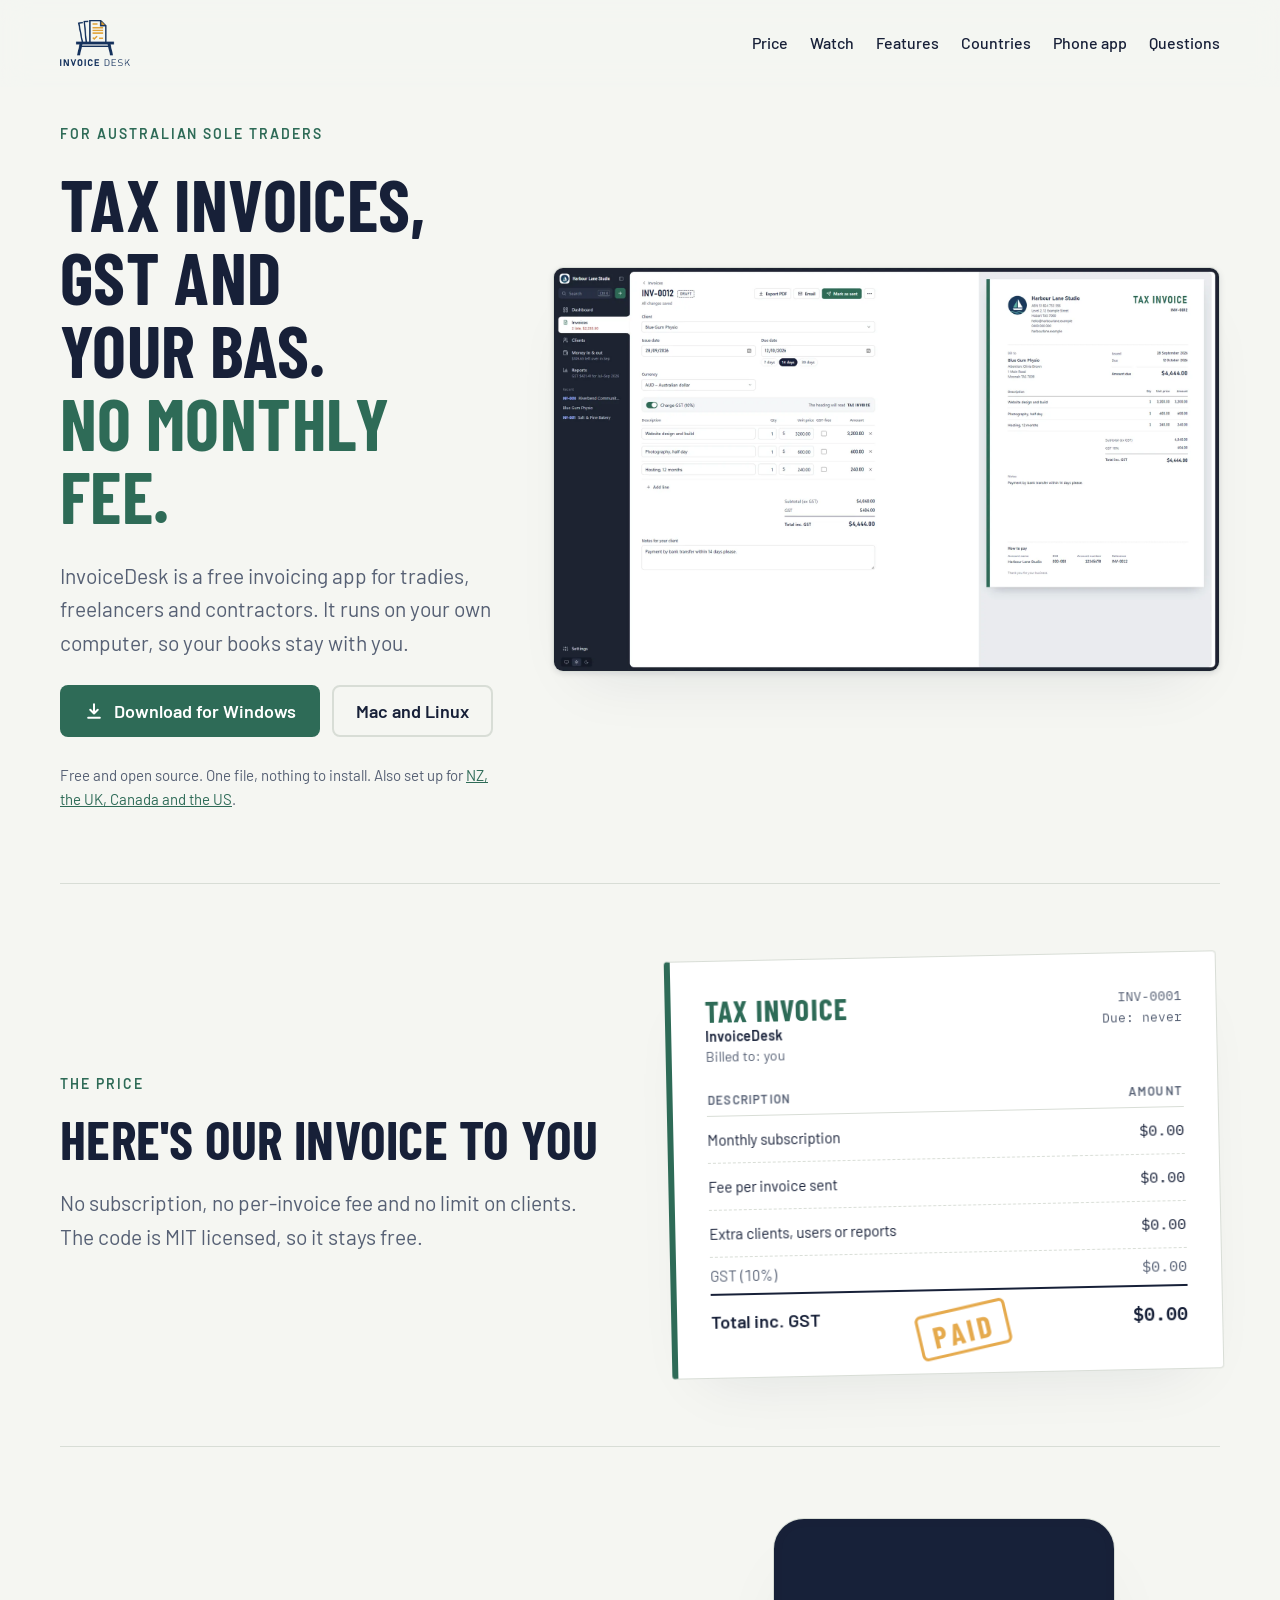
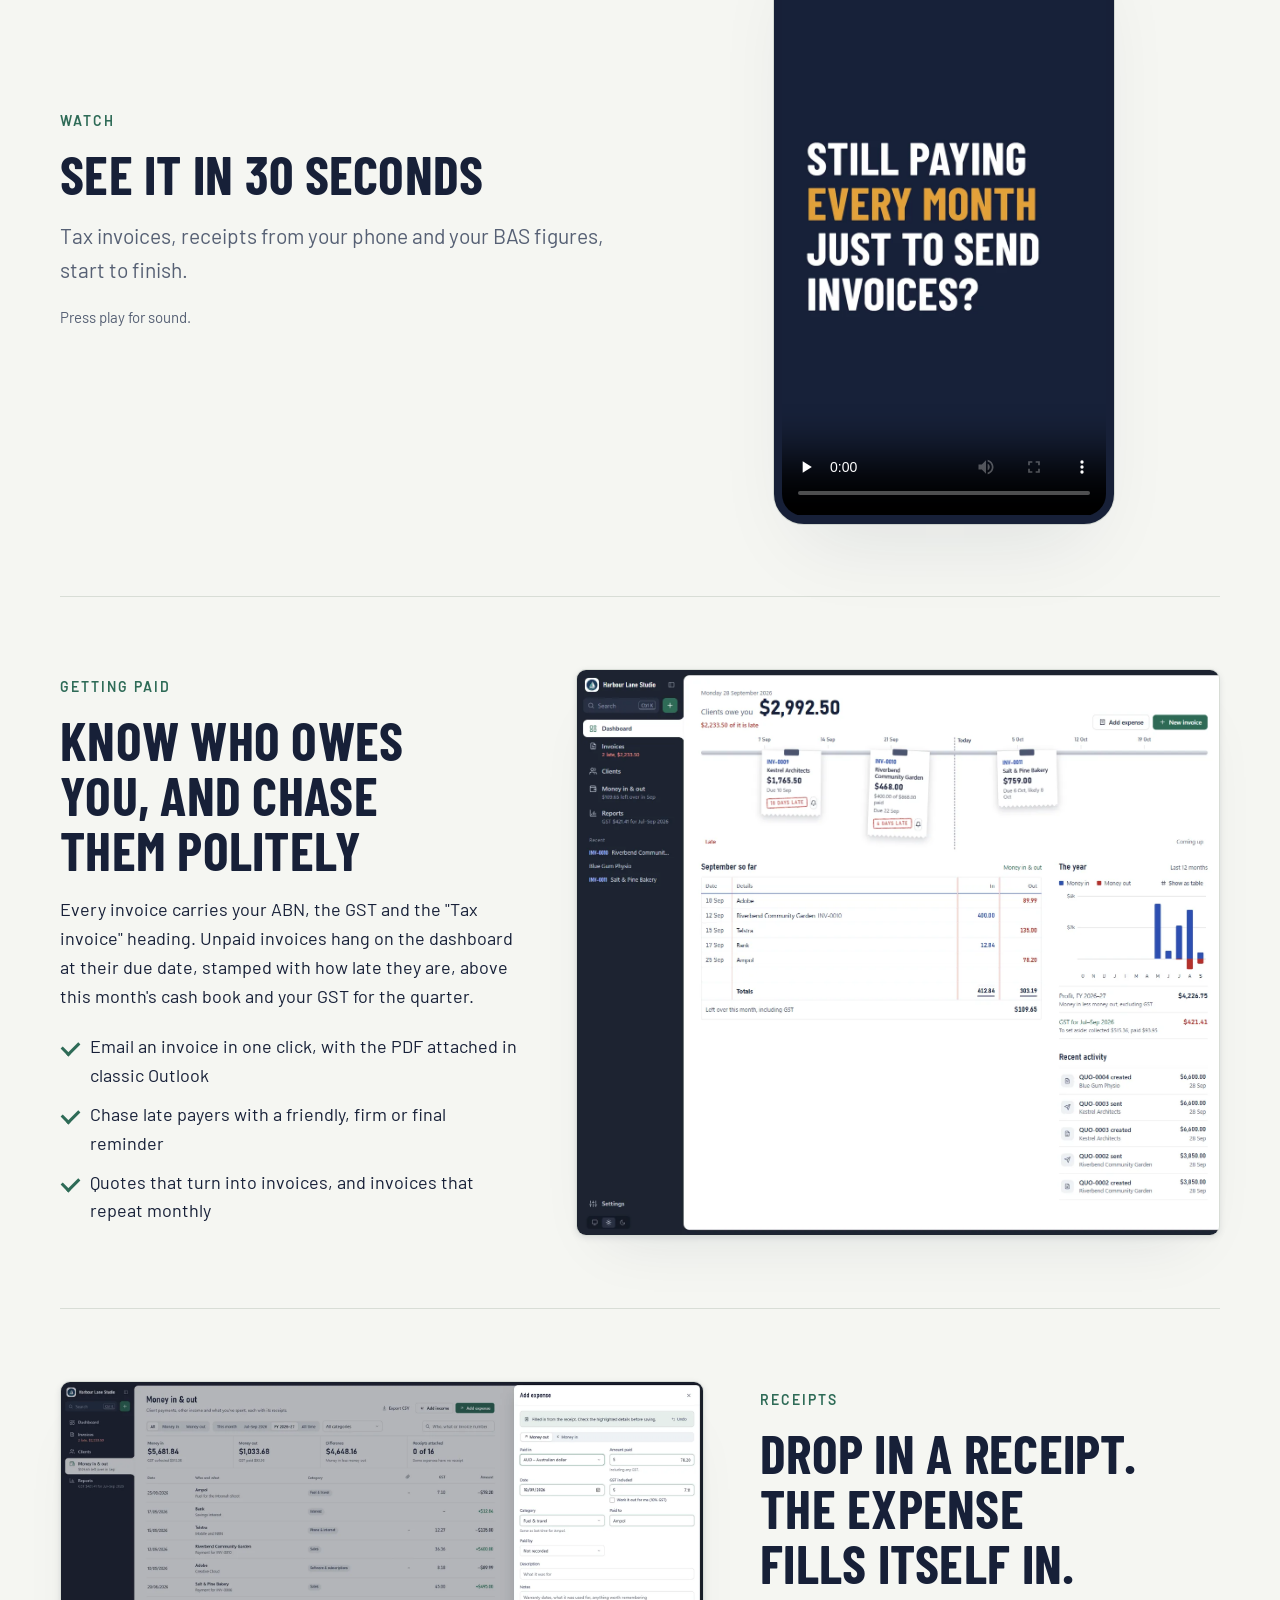
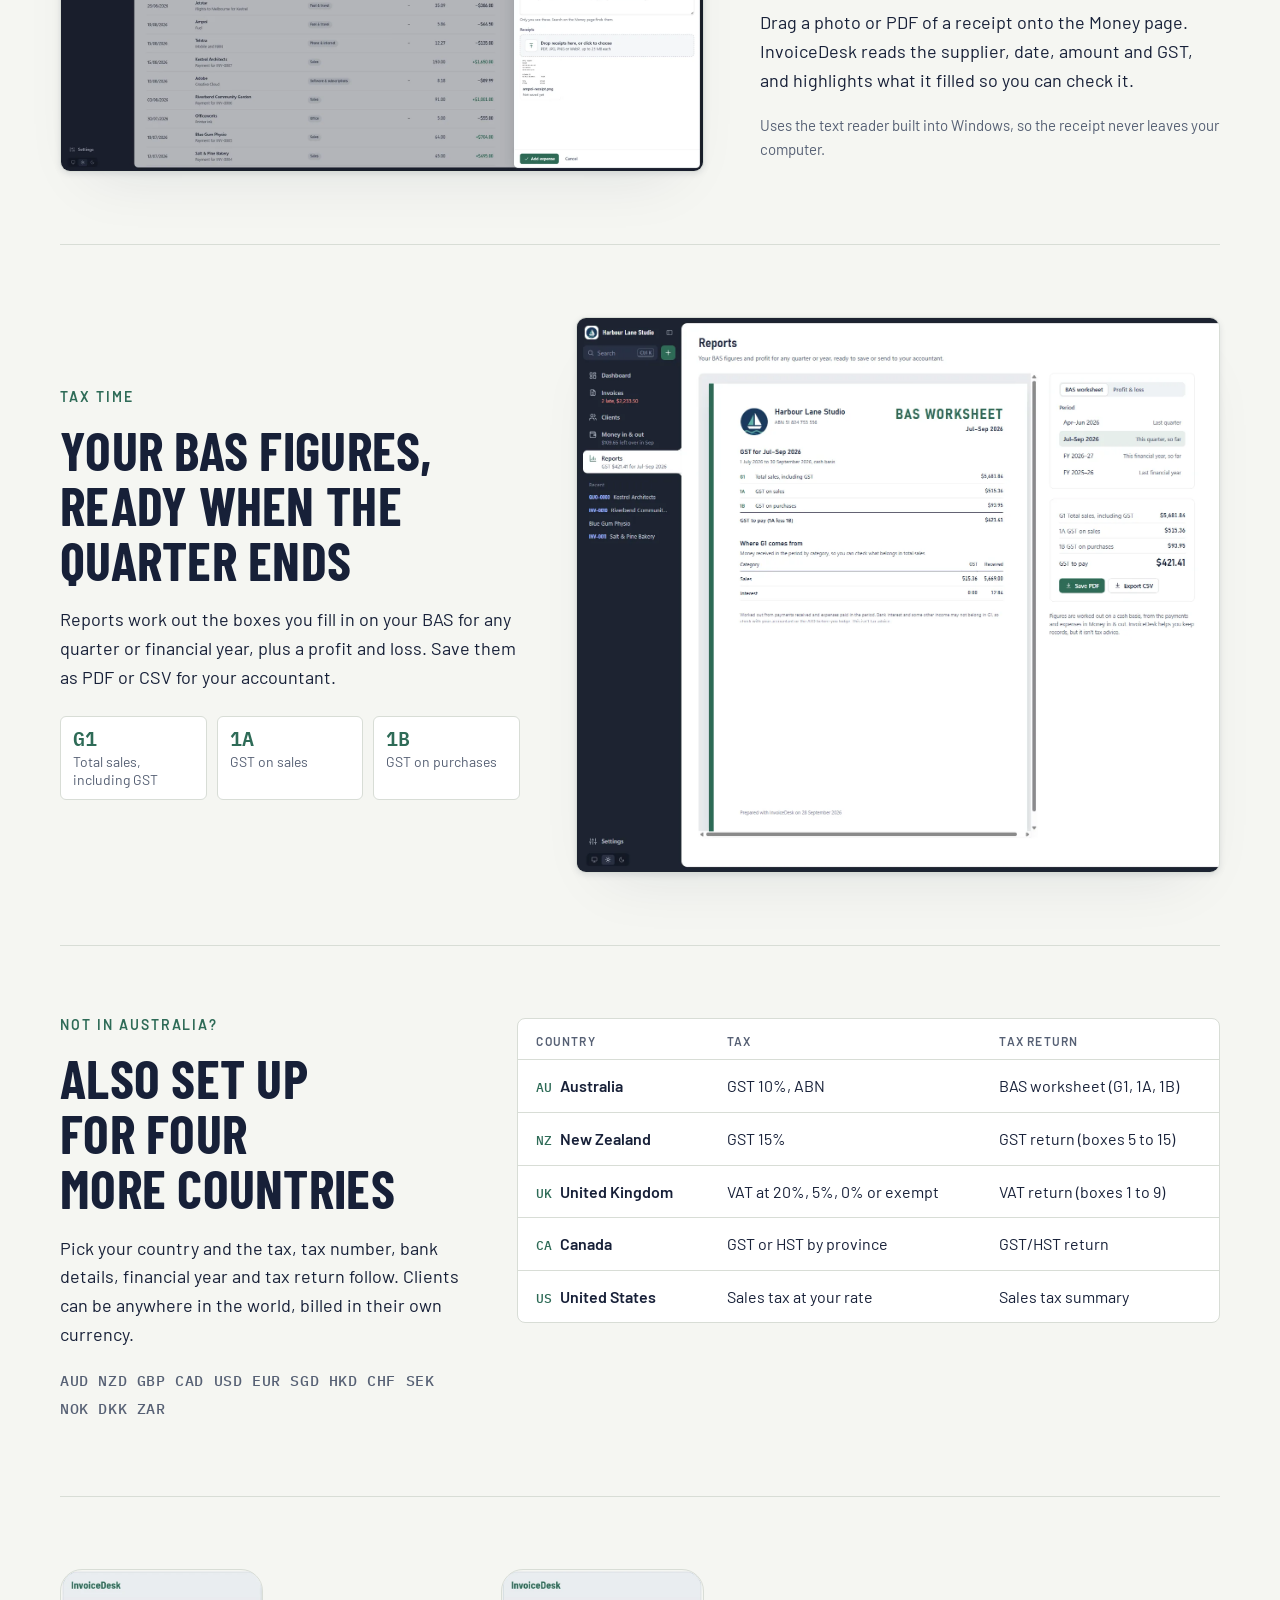
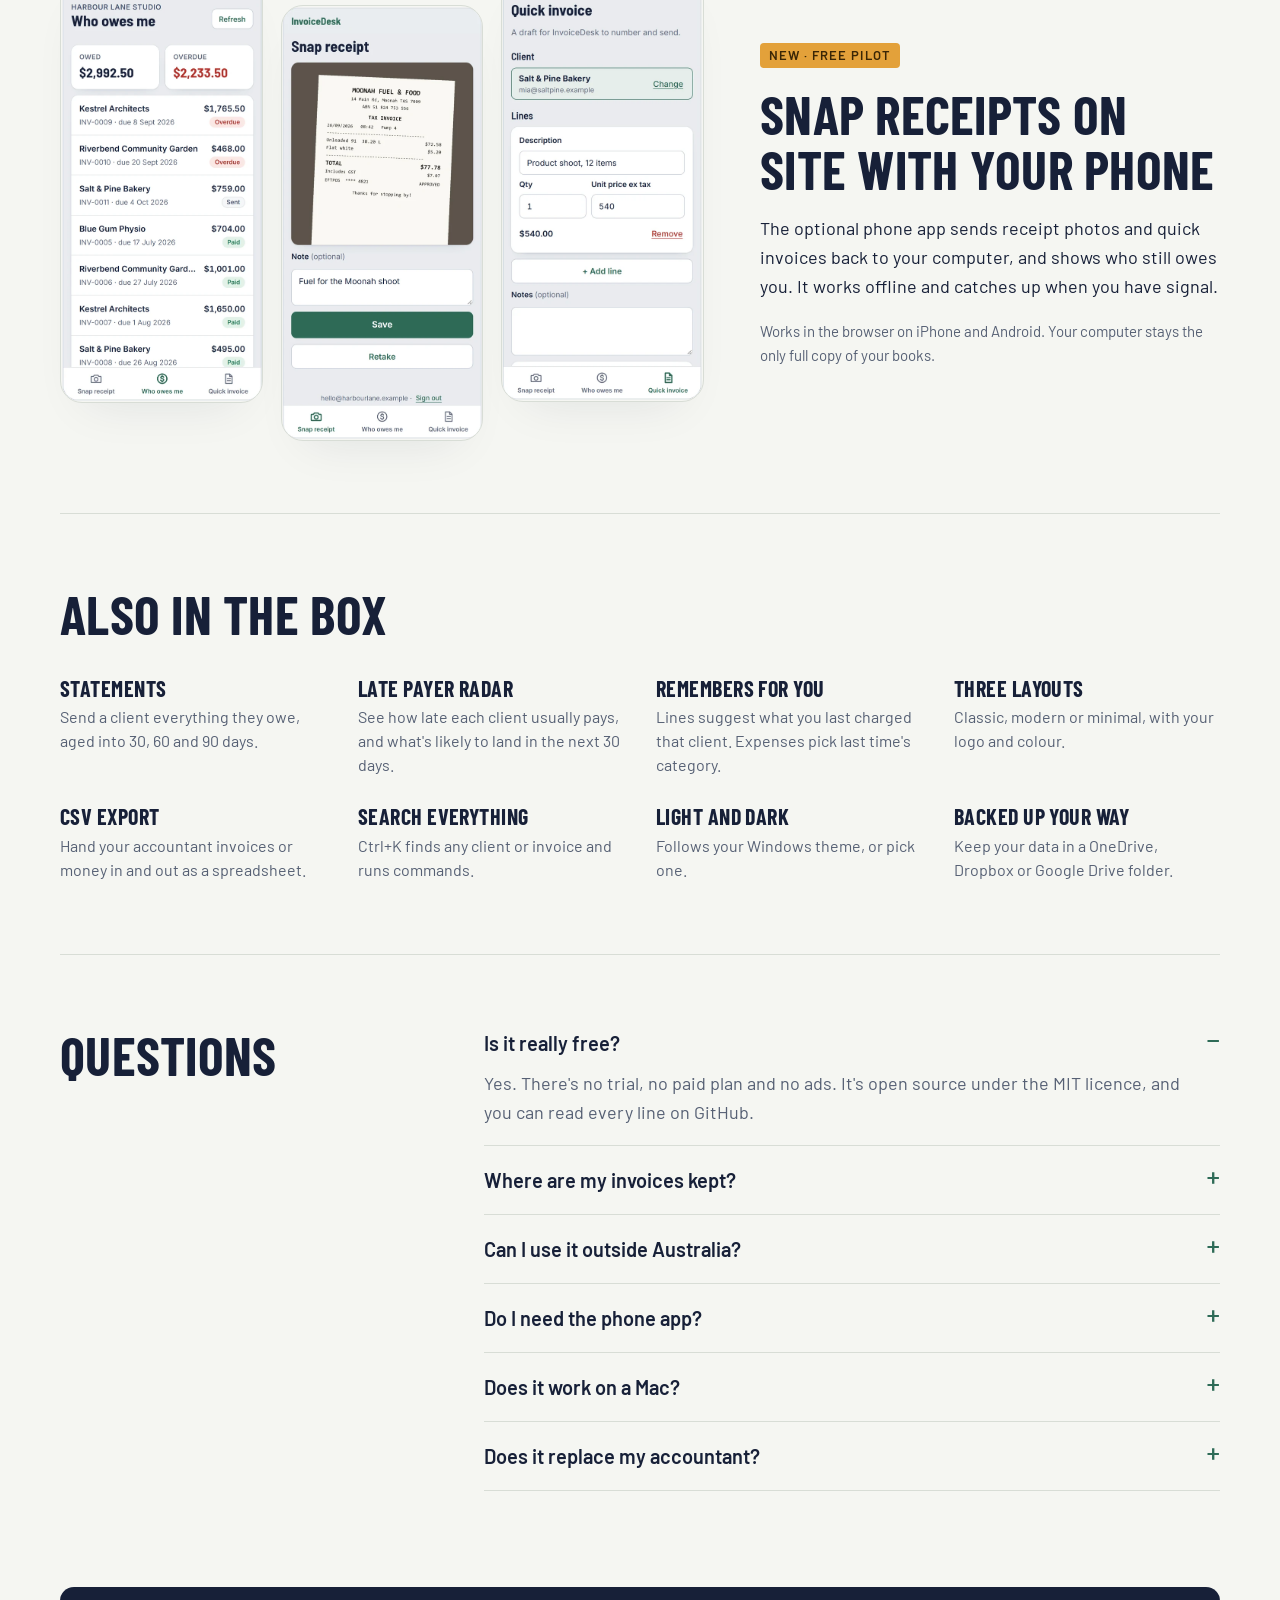
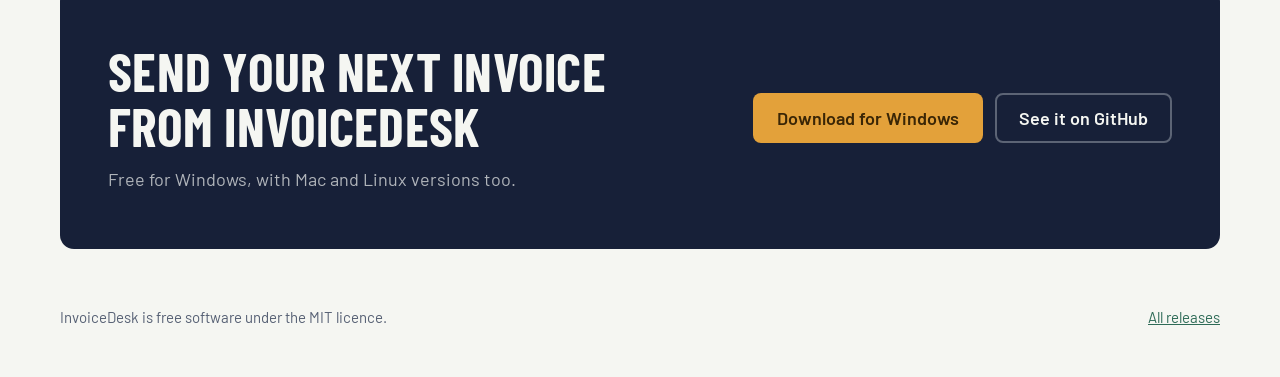
==== index.html @ ddb51078 "new screenshots with the ticket rail and graphite menu" ====
<!doctype html>
<html lang="en">
<head>
<meta charset="utf-8">
<meta name="viewport" content="width=device-width, initial-scale=1, viewport-fit=cover">
<title>InvoiceDesk: free invoicing for sole traders</title>
<meta name="description" content="Free invoicing app for sole traders in Australia, New Zealand, the UK, Canada and the US. Tax invoices, GST or VAT and your tax return figures, with no monthly fee.">
<link rel="preconnect" href="https://fonts.googleapis.com">
<link rel="preconnect" href="https://fonts.gstatic.com" crossorigin>
<link rel="stylesheet" href="https://fonts.googleapis.com/css2?family=Barlow+Condensed:wght@600;700&family=Barlow:wght@400;500;600&family=IBM+Plex+Mono:wght@400;500;600&display=swap">
<link rel="icon" href="img/logo.png">
<meta property="og:title" content="InvoiceDesk">
<meta property="og:description" content="Free invoicing for sole traders. Tax invoices, GST and your BAS, with no monthly fee.">
<meta property="og:image" content="https://tdh1985.github.io/invoicedesk/img/og.png">
<meta name="twitter:card" content="summary_large_image">
<style>
:root {
  --paper: #F5F6F2;
  --surface: #FFFFFF;
  --ink: #172038;
  --muted: #566074;
  --line: #D8DDD6;
  --accent: #2E6B57;
  --accent-ink: #FFFFFF;
  --accent-soft: #E3EEE8;
  --amber: #E3A13A;
  --amber-ink: #3A2606;
  --shade: rgba(23, 32, 56, 0.10);
  --display: "Barlow Condensed", "Arial Narrow", "Roboto Condensed", sans-serif;
  --body: "Barlow", "Segoe UI", system-ui, sans-serif;
  --mono: "IBM Plex Mono", ui-monospace, "Cascadia Mono", Consolas, monospace;
  --logo-light: block;
  --logo-dark: none;
}
@media (prefers-color-scheme: dark) {
  :root:not([data-theme="light"]) {
    color-scheme: dark;
    --paper: #0E1424;
    --surface: #161E33;
    --ink: #E6E9F1;
    --muted: #9AA3B8;
    --line: #2A3450;
    --accent: #5FB592;
    --accent-ink: #0B1A14;
    --accent-soft: #17302A;
    --amber: #F0B64E;
    --amber-ink: #2A1B03;
    --shade: rgba(0, 0, 0, 0.45);
    --logo-light: none;
    --logo-dark: block;
  }
}
:root[data-theme="dark"] {
  color-scheme: dark;
  --paper: #0E1424;
  --surface: #161E33;
  --ink: #E6E9F1;
  --muted: #9AA3B8;
  --line: #2A3450;
  --accent: #5FB592;
  --accent-ink: #0B1A14;
  --accent-soft: #17302A;
  --amber: #F0B64E;
  --amber-ink: #2A1B03;
  --shade: rgba(0, 0, 0, 0.45);
  --logo-light: none;
  --logo-dark: block;
}

* { box-sizing: border-box; }
body {
  margin: 0;
  background: var(--paper);
  color: var(--ink);
  font: 400 18px/1.6 var(--body);
  padding-inline: 20px;
  -webkit-font-smoothing: antialiased;
}
.wrap { max-width: 1160px; margin-inline: auto; }
h1, h2, h3 { font-family: var(--display); font-weight: 700; line-height: 1.02; text-wrap: balance; margin: 0; letter-spacing: 0.005em; }
h1 { font-size: clamp(42px, 5.6vw, 72px); text-transform: uppercase; }
h2 { font-size: clamp(34px, 4.6vw, 54px); text-transform: uppercase; }
h3 { font-size: 26px; text-transform: uppercase; letter-spacing: 0.02em; }
p { margin: 0; }
a { color: var(--accent); }
a:focus-visible, .btn:focus-visible, summary:focus-visible { outline: 3px solid var(--amber); outline-offset: 3px; border-radius: 6px; }
.eyebrow { font: 600 14px/1 var(--body); letter-spacing: 0.14em; text-transform: uppercase; color: var(--accent); }
.lede { font-size: 21px; color: var(--muted); max-width: 34em; }
.shot { display: block; width: 100%; height: auto; border-radius: 10px; border: 1px solid var(--line); box-shadow: 0 30px 60px -30px var(--shade), 0 2px 6px var(--shade); background: var(--surface); }

/* top bar */
.top { display: flex; align-items: center; justify-content: space-between; gap: 16px; padding-block: 20px; }
.top .logo { height: 46px; width: auto; }
.top .logo.light { display: var(--logo-light); }
.top .logo.dark { display: var(--logo-dark); }
.top nav { display: flex; gap: 22px; font-weight: 500; font-size: 16px; }
.top nav a { color: var(--ink); text-decoration: none; }
.top nav a:hover { color: var(--accent); }

/* buttons */
.btn { display: inline-flex; align-items: center; gap: 10px; padding: 14px 22px; border-radius: 8px; font: 600 18px/1 var(--body); text-decoration: none; border: 2px solid transparent; }
.btn.primary { background: var(--accent); color: var(--accent-ink); }
.btn.primary:hover { filter: brightness(1.08); }
.btn.ghost { border-color: var(--line); color: var(--ink); }
.btn.ghost:hover { border-color: var(--accent); }
.btn svg { width: 20px; height: 20px; }
.actions { display: flex; flex-wrap: wrap; gap: 12px; }
.fine { font-size: 15px; color: var(--muted); }

/* hero */
.hero { display: grid; grid-template-columns: minmax(0, 4fr) minmax(0, 6fr); gap: 48px; align-items: center; padding-block: 40px 72px; }
.hero-copy { display: grid; gap: 26px; }
.hero h1 .dim { color: var(--accent); display: block; }
.hero-visual { position: relative; }

/* the price, as a tax invoice */
.bill-section { display: grid; grid-template-columns: minmax(0, 1fr) minmax(0, 1fr); gap: 56px; align-items: center; padding-block: 72px; border-top: 1px solid var(--line); }
.bill-copy { display: grid; gap: 20px; }
.bill {
  background: var(--surface); color: var(--ink); border: 1px solid var(--line); border-radius: 4px;
  box-shadow: 0 30px 60px -34px var(--shade); padding: 34px 34px 30px; position: relative;
  border-left: 6px solid var(--accent); font-size: 15px; transform: rotate(-1.2deg);
}
.bill-head { display: flex; justify-content: space-between; align-items: flex-start; gap: 16px; }
.bill-head h3 { color: var(--accent); font-size: 30px; letter-spacing: 0.04em; }
.bill-from { font-size: 14px; color: var(--muted); line-height: 1.45; }
.bill-from strong { color: var(--ink); font-weight: 600; }
.bill-meta { font-family: var(--mono); font-size: 13px; color: var(--muted); text-align: right; line-height: 1.6; }
.bill table { width: 100%; border-collapse: collapse; margin-top: 26px; font-variant-numeric: tabular-nums; }
.bill th { text-align: left; font: 600 12px/1 var(--body); letter-spacing: 0.1em; text-transform: uppercase; color: var(--muted); padding-bottom: 10px; border-bottom: 1px solid var(--line); }
.bill th:last-child, .bill td:last-child { text-align: right; }
.bill td { padding: 11px 0; border-bottom: 1px dashed var(--line); }
.bill td:last-child { font-family: var(--mono); }
.bill .sum td { border-bottom: 0; padding: 6px 0; color: var(--muted); }
.bill .total td { border-top: 2px solid var(--ink); border-bottom: 0; padding-top: 12px; font-weight: 600; font-size: 18px; color: var(--ink); }
.stamp {
  position: absolute; left: 44%; bottom: 20px; transform: rotate(-12deg);
  font: 700 30px/1 var(--display); letter-spacing: 0.12em; color: var(--amber);
  border: 3px solid var(--amber); border-radius: 6px; padding: 6px 12px 4px; opacity: 0.9;
}

/* features */
.feature { display: grid; grid-template-columns: minmax(0, 5fr) minmax(0, 7fr); gap: 56px; align-items: center; padding-block: 72px; border-top: 1px solid var(--line); }
.feature.flip { grid-template-columns: minmax(0, 7fr) minmax(0, 5fr); }
.feature.flip .feature-copy { order: 2; }
.feature-copy { display: grid; gap: 18px; align-content: start; }
.ticks { list-style: none; padding: 0; margin: 4px 0 0; display: grid; gap: 10px; }
.ticks li { padding-left: 30px; position: relative; }
.ticks li::before { content: ""; position: absolute; left: 2px; top: 0.5em; width: 14px; height: 8px; border-left: 3px solid var(--accent); border-bottom: 3px solid var(--accent); transform: rotate(-45deg); }
.tag { display: inline-block; font: 600 13px/1 var(--body); letter-spacing: 0.08em; text-transform: uppercase; background: var(--amber); color: var(--amber-ink); padding: 6px 9px; border-radius: 4px; justify-self: start; }
.bas { display: grid; grid-template-columns: repeat(3, minmax(0, 1fr)); gap: 10px; margin-top: 6px; }
.bas div { border: 1px solid var(--line); border-radius: 6px; padding: 10px 12px; background: var(--surface); }
.bas b { display: block; font: 600 20px/1.1 var(--mono); color: var(--accent); }
.bas span { font-size: 14px; color: var(--muted); line-height: 1.3; display: block; margin-top: 4px; }

.phones { display: grid; grid-template-columns: repeat(3, minmax(0, 1fr)); gap: 18px; align-items: start; }
.phones img { width: 100%; height: auto; border-radius: 22px; box-shadow: 0 24px 50px -26px var(--shade); border: 1px solid var(--line); }
.phones img:nth-child(2) { margin-top: 36px; }

/* also included */
.more { padding-block: 72px; border-top: 1px solid var(--line); display: grid; gap: 36px; }
.more-grid { display: grid; grid-template-columns: repeat(4, minmax(0, 1fr)); gap: 28px 32px; }
.more-grid h3 { font-size: 22px; margin-bottom: 6px; }
.more-grid p { font-size: 16px; color: var(--muted); line-height: 1.5; }

/* questions */
.faq { padding-block: 72px; border-top: 1px solid var(--line); display: grid; grid-template-columns: minmax(0, 4fr) minmax(0, 8fr); gap: 56px; }
.faq details { border-bottom: 1px solid var(--line); padding-block: 18px; }
.faq details:first-child { padding-top: 0; }
.faq summary { cursor: pointer; font-weight: 600; font-size: 20px; list-style: none; display: flex; justify-content: space-between; gap: 16px; }
.faq summary::-webkit-details-marker { display: none; }
.faq summary::after { content: "+"; font: 500 24px/1 var(--mono); color: var(--accent); }
.faq details[open] summary::after { content: "−"; }
.faq details p { margin-top: 10px; color: var(--muted); max-width: 40em; }

/* other countries */
.countries { padding-block: 72px; border-top: 1px solid var(--line); display: grid; grid-template-columns: minmax(0, 4fr) minmax(0, 7fr); gap: 56px; align-items: start; }
.countries-copy { display: grid; gap: 18px; }
.ledger { overflow-x: auto; border: 1px solid var(--line); border-radius: 8px; background: var(--surface); }
.ledger table { width: 100%; border-collapse: collapse; font-size: 16px; min-width: 540px; }
.ledger th { text-align: left; font: 600 12px/1 var(--body); letter-spacing: 0.1em; text-transform: uppercase; color: var(--muted); padding: 16px 18px 12px; border-bottom: 1px solid var(--line); }
.ledger td { padding: 13px 18px; border-bottom: 1px solid var(--line); vertical-align: top; }
.ledger tr:last-child td { border-bottom: 0; }
.ledger td:first-child { font-weight: 600; white-space: nowrap; }
.ledger .code { font: 500 13px/1 var(--mono); color: var(--accent); margin-right: 8px; }
.currencies { font: 500 15px/1.9 var(--mono); color: var(--muted); letter-spacing: 0.04em; }

/* sticky frosted header */
.top-bar { position: sticky; top: env(safe-area-inset-top, 0px); z-index: 20; margin-inline: -20px; padding-inline: 20px; background: color-mix(in oklab, var(--paper) 82%, transparent); backdrop-filter: blur(14px) saturate(1.4); -webkit-backdrop-filter: blur(14px) saturate(1.4); border-bottom: 1px solid transparent; }
.top .logo { transform-origin: left center; }

/* reading progress along the top */
.progress { position: fixed; inset: 0 0 auto 0; height: 3px; background: var(--amber); transform: scaleX(0); transform-origin: 0 50%; z-index: 30; pointer-events: none; }

/* back to top, shown once you've scrolled */
html { container-type: scroll-state; }
.to-top { position: fixed; right: 20px; bottom: calc(20px + env(safe-area-inset-bottom, 0px)); z-index: 25; width: 52px; height: 52px; border-radius: 50%; display: grid; place-items: center; background: var(--ink); color: var(--paper); text-decoration: none; box-shadow: 0 10px 30px -10px var(--shade); visibility: hidden; opacity: 0; translate: 0 16px; transition: visibility .3s, opacity .3s ease, translate .3s ease, background .2s; }
.to-top:hover { background: var(--accent); color: var(--accent-ink); }
.to-top svg { width: 22px; height: 22px; }
@container scroll-state(scrollable: top) { .to-top { visibility: visible; opacity: 1; translate: 0 0; } }
.scrolled .to-top { visibility: visible; opacity: 1; translate: 0 0; }
[id] { scroll-margin-top: 96px; }
#top { scroll-margin-top: 240px; }

/* the ad video */
.watch { padding-block: 72px; border-top: 1px solid var(--line); display: grid; grid-template-columns: minmax(0, 1fr) minmax(0, 1fr); gap: 56px; align-items: center; }
.watch-copy { display: grid; gap: 18px; }
.player { justify-self: center; width: min(340px, 100%); aspect-ratio: 9 / 16; border-radius: 30px; overflow: hidden; background: var(--ink); border: 8px solid var(--ink); box-shadow: 0 40px 80px -30px var(--shade), 0 0 0 1px var(--line); }
.player video { display: block; width: 100%; height: 100%; object-fit: cover; }

/* hover lift */
.shot, .phones img, .bill, .player { transition: translate .35s cubic-bezier(.2,.7,.2,1), box-shadow .35s ease; }
@media (hover: hover) {
  .shot:hover, .phones img:hover { translate: 0 -6px; box-shadow: 0 44px 70px -30px var(--shade), 0 2px 6px var(--shade); }
  .btn { transition: translate .2s ease, filter .2s ease, border-color .2s ease; }
  .btn:hover { translate: 0 -2px; }
}
html { scroll-behavior: smooth; }
@media (prefers-reduced-motion: reduce) { html { scroll-behavior: auto; } .to-top { transition: none; } }

/* scroll-driven effects, decorative so no fallback */
@media (prefers-reduced-motion: no-preference) {
  @supports (animation-timeline: scroll()) {
    @keyframes fill-up { to { transform: scaleX(1); } }
    .progress { animation: fill-up auto linear both; animation-timeline: scroll(root); }
    @keyframes settle-bar { to { border-bottom-color: var(--line); box-shadow: 0 8px 24px -18px var(--shade); } }
    .top-bar { animation: settle-bar linear both; animation-timeline: scroll(root); animation-range: 0 120px; }
    @keyframes shrink-logo { to { scale: 0.78; } }
    .top .logo { animation: shrink-logo linear both; animation-timeline: scroll(root); animation-range: 0 120px; }
  }
  @supports ((animation-timeline: view()) and (animation-range: entry)) {
    @keyframes rise-in { from { opacity: 0.15; translate: 0 48px; scale: 0.97; } }
    .feature > .shot, .feature .phones, .countries .ledger, .more-grid > div, .watch .player, .bas > div {
      animation: rise-in auto cubic-bezier(.2,.7,.2,1) backwards;
      animation-timeline: view();
      animation-range: entry 0% entry 90%;
    }
    .bill { view-timeline: --bill; }
    @keyframes thunk { 0%, 55% { opacity: 0; scale: 1.9; } 80% { opacity: 1; scale: 0.94; } 100% { opacity: .9; scale: 1; } }
    .stamp { animation: thunk auto linear both; animation-timeline: --bill; animation-range: entry 30% cover 45%; }
  }
}

/* closing call */
.closer { margin-block: 24px 56px; background: var(--ink); color: var(--paper); border-radius: 14px; padding: 56px 48px; display: grid; grid-template-columns: minmax(0, 1fr) auto; gap: 32px; align-items: center; }
.closer h2 { color: var(--paper); }
.closer p { color: color-mix(in oklab, var(--paper) 72%, var(--ink)); margin-top: 12px; }
.closer .btn.primary { background: var(--amber); color: var(--amber-ink); }
.closer .btn.ghost { color: var(--paper); border-color: color-mix(in oklab, var(--paper) 35%, var(--ink)); }

footer { padding-block: 0 48px; display: flex; flex-wrap: wrap; justify-content: space-between; gap: 12px; font-size: 15px; color: var(--muted); }

@media (max-width: 900px) {
  .hero, .bill-section, .feature, .faq, .closer, .countries, .watch { grid-template-columns: minmax(0, 1fr); gap: 32px; }
  .feature.flip { grid-template-columns: minmax(0, 1fr); }
  .feature.flip .feature-copy { order: 0; }
  .more-grid { grid-template-columns: repeat(2, minmax(0, 1fr)); }
  .hero { padding-top: 16px; }
  .bill { transform: none; }
  .closer { padding: 40px 28px; }
}
@media (max-width: 560px) {
  body { font-size: 17px; }
  .top nav { display: none; }
  .more-grid { grid-template-columns: minmax(0, 1fr); }
  .bill { padding: 24px 20px; }
  .bill-head { flex-direction: column; }
  .bill-meta { text-align: left; }
  .stamp { font-size: 22px; left: 40%; bottom: 16px; }
  .bas { grid-template-columns: minmax(0, 1fr); }
  .phones { gap: 10px; }
  .phones img { border-radius: 14px; }
}
@media (prefers-reduced-motion: no-preference) {
  .hero-visual .shot { animation: rise 0.9s cubic-bezier(.2,.7,.2,1) both; }
  @keyframes rise { from { transform: translateY(18px); } to { transform: none; } }
}
</style>
</head>
<body>

<div class="progress" aria-hidden="true"></div>
<div class="top-bar"><div class="wrap"><header class="top">
    <a href="#top" aria-label="InvoiceDesk home">
      <img class="logo light" src="img/logo.png" alt="InvoiceDesk" width="480" height="315">
      <img class="logo dark" src="img/logo-dark.png" alt="InvoiceDesk" width="480" height="315">
    </a>
    <nav aria-label="Page sections">
      <a href="#price">Price</a>
      <a href="#watch">Watch</a>
      <a href="#features">Features</a>
      <a href="#countries">Countries</a>
      <a href="#phone">Phone app</a>
      <a href="#questions">Questions</a>
    </nav>
  </header></div></div>
<div class="wrap">

  <main id="top">
    <section class="hero">
      <div class="hero-copy">
        <span class="eyebrow">For Australian sole traders</span>
        <h1>Tax invoices, GST and your BAS. <span class="dim">No monthly fee.</span></h1>
        <p class="lede">InvoiceDesk is a free invoicing app for tradies, freelancers and contractors. It runs on your own computer, so your books stay with you.</p>
        <div class="actions">
          <a class="btn primary" href="https://github.com/tdh1985/invoicedesk/releases/latest/download/InvoiceDesk.exe">
            <svg viewBox="0 0 24 24" fill="none" stroke="currentColor" stroke-width="2.4" stroke-linecap="round" stroke-linejoin="round" aria-hidden="true"><path d="M12 4v11m0 0l-4.5-4.5M12 15l4.5-4.5M5 20h14"/></svg>
            Download for Windows
          </a>
          <a class="btn ghost" href="https://github.com/tdh1985/invoicedesk/releases/latest">Mac and Linux</a>
        </div>
        <p class="fine">Free and open source. One file, nothing to install. Also set up for <a href="#countries">NZ, the UK, Canada and the US</a>.</p>
      </div>
      <div class="hero-visual">
        <img class="shot" src="img/invoice-editor.webp" width="1800" height="1090" alt="The invoice editor with a live preview of a tax invoice showing ABN, GST and a total of $4,444.00">
      </div>
    </section>

    <section class="bill-section" id="price">
      <div class="bill-copy">
        <span class="eyebrow">The price</span>
        <h2>Here's our invoice to you</h2>
        <p class="lede">No subscription, no per-invoice fee and no limit on clients. The code is MIT licensed, so it stays free.</p>
      </div>
      <div class="bill" role="img" aria-label="A tax invoice from InvoiceDesk: subscription $0.00, per-invoice fees $0.00, GST $0.00, total including GST $0.00, marked paid">
        <div class="bill-head">
          <div>
            <h3>Tax invoice</h3>
            <p class="bill-from"><strong>InvoiceDesk</strong><br>Billed to: you</p>
          </div>
          <div class="bill-meta">INV-0001<br>Due: never</div>
        </div>
        <table>
          <thead><tr><th>Description</th><th>Amount</th></tr></thead>
          <tbody>
            <tr><td>Monthly subscription</td><td>$0.00</td></tr>
            <tr><td>Fee per invoice sent</td><td>$0.00</td></tr>
            <tr><td>Extra clients, users or reports</td><td>$0.00</td></tr>
            <tr class="sum"><td>GST (10%)</td><td>$0.00</td></tr>
            <tr class="total"><td>Total inc. GST</td><td>$0.00</td></tr>
          </tbody>
        </table>
        <span class="stamp" aria-hidden="true">PAID</span>
      </div>
    </section>

    <section class="watch" id="watch">
      <div class="watch-copy">
        <span class="eyebrow">Watch</span>
        <h2>See it in 30 seconds</h2>
        <p class="lede">Tax invoices, receipts from your phone and your BAS figures, start to finish.</p>
        <p class="fine">Press play for sound.</p>
      </div>
      <div class="player">
        <video controls playsinline preload="none" poster="img/promo-poster.webp" width="720" height="1280">
          <source src="img/promo.mp4" type="video/mp4">
          <a href="img/promo.mp4">Watch the InvoiceDesk video</a>
        </video>
      </div>
    </section>

    <section class="feature" id="features">
      <div class="feature-copy">
        <span class="eyebrow">Getting paid</span>
        <h2>Know who owes you, and chase them politely</h2>
        <p>Every invoice carries your ABN, the GST and the "Tax invoice" heading. Unpaid invoices hang on the dashboard at their due date, stamped with how late they are, above this month's cash book and your GST for the quarter.</p>
        <ul class="ticks">
          <li>Email an invoice in one click, with the PDF attached in classic Outlook</li>
          <li>Chase late payers with a friendly, firm or final reminder</li>
          <li>Quotes that turn into invoices, and invoices that repeat monthly</li>
        </ul>
      </div>
      <img class="shot" src="img/dashboard.webp" width="1470" height="1295" alt="The dashboard showing $2,992.50 owed by clients, two invoices stamped late on a rail of due dates, and September's cash book">
    </section>

    <section class="feature flip">
      <div class="feature-copy">
        <span class="eyebrow">Receipts</span>
        <h2>Drop in a receipt. The expense fills itself in.</h2>
        <p>Drag a photo or PDF of a receipt onto the Money page. InvoiceDesk reads the supplier, date, amount and GST, and highlights what it filled so you can check it.</p>
        <p class="fine">Uses the text reader built into Windows, so the receipt never leaves your computer.</p>
      </div>
      <img class="shot" src="img/receipt-scan.webp" width="1800" height="1090" alt="An Ampol fuel receipt dropped onto a new expense, with the amount, GST, date and supplier filled in">
    </section>

    <section class="feature">
      <div class="feature-copy">
        <span class="eyebrow">Tax time</span>
        <h2>Your BAS figures, ready when the quarter ends</h2>
        <p>Reports work out the boxes you fill in on your BAS for any quarter or financial year, plus a profit and loss. Save them as PDF or CSV for your accountant.</p>
        <div class="bas" aria-label="BAS boxes InvoiceDesk works out">
          <div><b>G1</b><span>Total sales, including GST</span></div>
          <div><b>1A</b><span>GST on sales</span></div>
          <div><b>1B</b><span>GST on purchases</span></div>
        </div>
      </div>
      <img class="shot" src="img/reports.webp" width="1500" height="1295" alt="The BAS worksheet for July to September 2026: G1 $5,681.84, 1A $515.36, 1B $93.95, GST to pay $421.41">
    </section>

    <section class="countries" id="countries">
      <div class="countries-copy">
        <span class="eyebrow">Not in Australia?</span>
        <h2>Also set up for four more countries</h2>
        <p>Pick your country and the tax, tax number, bank details, financial year and tax return follow. Clients can be anywhere in the world, billed in their own currency.</p>
        <p class="currencies" aria-label="Currencies you can bill in">AUD NZD GBP CAD USD EUR SGD HKD CHF SEK NOK DKK ZAR</p>
      </div>
      <div class="ledger">
        <table>
          <thead><tr><th>Country</th><th>Tax</th><th>Tax return</th></tr></thead>
          <tbody>
            <tr><td><span class="code">AU</span>Australia</td><td>GST 10%, ABN</td><td>BAS worksheet (G1, 1A, 1B)</td></tr>
            <tr><td><span class="code">NZ</span>New Zealand</td><td>GST 15%</td><td>GST return (boxes 5 to 15)</td></tr>
            <tr><td><span class="code">UK</span>United Kingdom</td><td>VAT at 20%, 5%, 0% or exempt</td><td>VAT return (boxes 1 to 9)</td></tr>
            <tr><td><span class="code">CA</span>Canada</td><td>GST or HST by province</td><td>GST/HST return</td></tr>
            <tr><td><span class="code">US</span>United States</td><td>Sales tax at your rate</td><td>Sales tax summary</td></tr>
          </tbody>
        </table>
      </div>
    </section>

    <section class="feature flip" id="phone">
      <div class="feature-copy">
        <span class="tag">New · free pilot</span>
        <h2>Snap receipts on site with your phone</h2>
        <p>The optional phone app sends receipt photos and quick invoices back to your computer, and shows who still owes you. It works offline and catches up when you have signal.</p>
        <p class="fine">Works in the browser on iPhone and Android. Your computer stays the only full copy of your books.</p>
      </div>
      <div class="phones">
        <img src="img/phone-owes.webp" width="527" height="1136" alt="Phone screen listing who owes you: $2,992.50 owed, $2,233.50 overdue">
        <img src="img/phone-snap.webp" width="525" height="1136" alt="Phone screen with a photo of a fuel receipt and a note">
        <img src="img/phone-quick.webp" width="528" height="1136" alt="Phone screen starting a quick invoice for Salt and Pine Bakery">
      </div>
    </section>

    <section class="more">
      <h2>Also in the box</h2>
      <div class="more-grid">
        <div><h3>Statements</h3><p>Send a client everything they owe, aged into 30, 60 and 90 days.</p></div>
        <div><h3>Late payer radar</h3><p>See how late each client usually pays, and what's likely to land in the next 30 days.</p></div>
        <div><h3>Remembers for you</h3><p>Lines suggest what you last charged that client. Expenses pick last time's category.</p></div>
        <div><h3>Three layouts</h3><p>Classic, modern or minimal, with your logo and colour.</p></div>
        <div><h3>CSV export</h3><p>Hand your accountant invoices or money in and out as a spreadsheet.</p></div>
        <div><h3>Search everything</h3><p>Ctrl+K finds any client or invoice and runs commands.</p></div>
        <div><h3>Light and dark</h3><p>Follows your Windows theme, or pick one.</p></div>
        <div><h3>Backed up your way</h3><p>Keep your data in a OneDrive, Dropbox or Google Drive folder.</p></div>
      </div>
    </section>

    <section class="faq" id="questions">
      <h2>Questions</h2>
      <div>
        <details open>
          <summary>Is it really free?</summary>
          <p>Yes. There's no trial, no paid plan and no ads. It's open source under the MIT licence, and you can read every line on GitHub.</p>
        </details>
        <details>
          <summary>Where are my invoices kept?</summary>
          <p>In a folder on your own computer. Nothing goes online unless you sign in to the phone app, and then only your open invoices, recent payments and client names are shared with your phone.</p>
        </details>
        <details>
          <summary>Can I use it outside Australia?</summary>
          <p>Yes. It has built-in tax rules for New Zealand, the UK, Canada and the US as well, and you can bill clients in any country in 13 currencies. Quebec QST and the provincial sales taxes in BC, Saskatchewan and Manitoba aren't covered yet.</p>
        </details>
        <details>
          <summary>Do I need the phone app?</summary>
          <p>No. It's an optional extra and the desktop app does everything on its own. The phone app is free while it's a pilot.</p>
        </details>
        <details>
          <summary>Does it work on a Mac?</summary>
          <p>There's a Mac version marked as a preview, and a Linux version too. Receipt scanning is Windows only for now.</p>
        </details>
        <details>
          <summary>Does it replace my accountant?</summary>
          <p>No. It keeps your records and works out your GST figures, but it isn't tax advice. Check your BAS with your accountant or the ATO if you're unsure.</p>
        </details>
      </div>
    </section>

    <section class="closer">
      <div>
        <h2>Send your next invoice from InvoiceDesk</h2>
        <p>Free for Windows, with Mac and Linux versions too.</p>
      </div>
      <div class="actions">
        <a class="btn primary" href="https://github.com/tdh1985/invoicedesk/releases/latest/download/InvoiceDesk.exe">Download for Windows</a>
        <a class="btn ghost" href="https://github.com/tdh1985/invoicedesk">See it on GitHub</a>
      </div>
    </section>
  </main>

  <footer>
    <span>InvoiceDesk is free software under the MIT licence.</span>
    <a href="https://github.com/tdh1985/invoicedesk/releases">All releases</a>
  </footer>
</div>

<a class="to-top" href="#top" aria-label="Back to top">
  <svg viewBox="0 0 24 24" fill="none" stroke="currentColor" stroke-width="2.6" stroke-linecap="round" stroke-linejoin="round" aria-hidden="true"><path d="M12 19V6m0 0l-6 6m6-6l6 6"/></svg>
</a>
<script>
// safari and firefox can't query scroll state yet
if (!CSS.supports('container-type', 'scroll-state') && 'IntersectionObserver' in window) {
  const mark = document.createElement('div');
  mark.style.cssText = 'position:absolute;top:400px;height:1px;width:1px';
  document.body.prepend(mark);
  new IntersectionObserver(([e]) => document.documentElement.classList.toggle('scrolled', !e.isIntersecting && e.boundingClientRect.top < 0)).observe(mark);
}
</script>
</body>
</html>
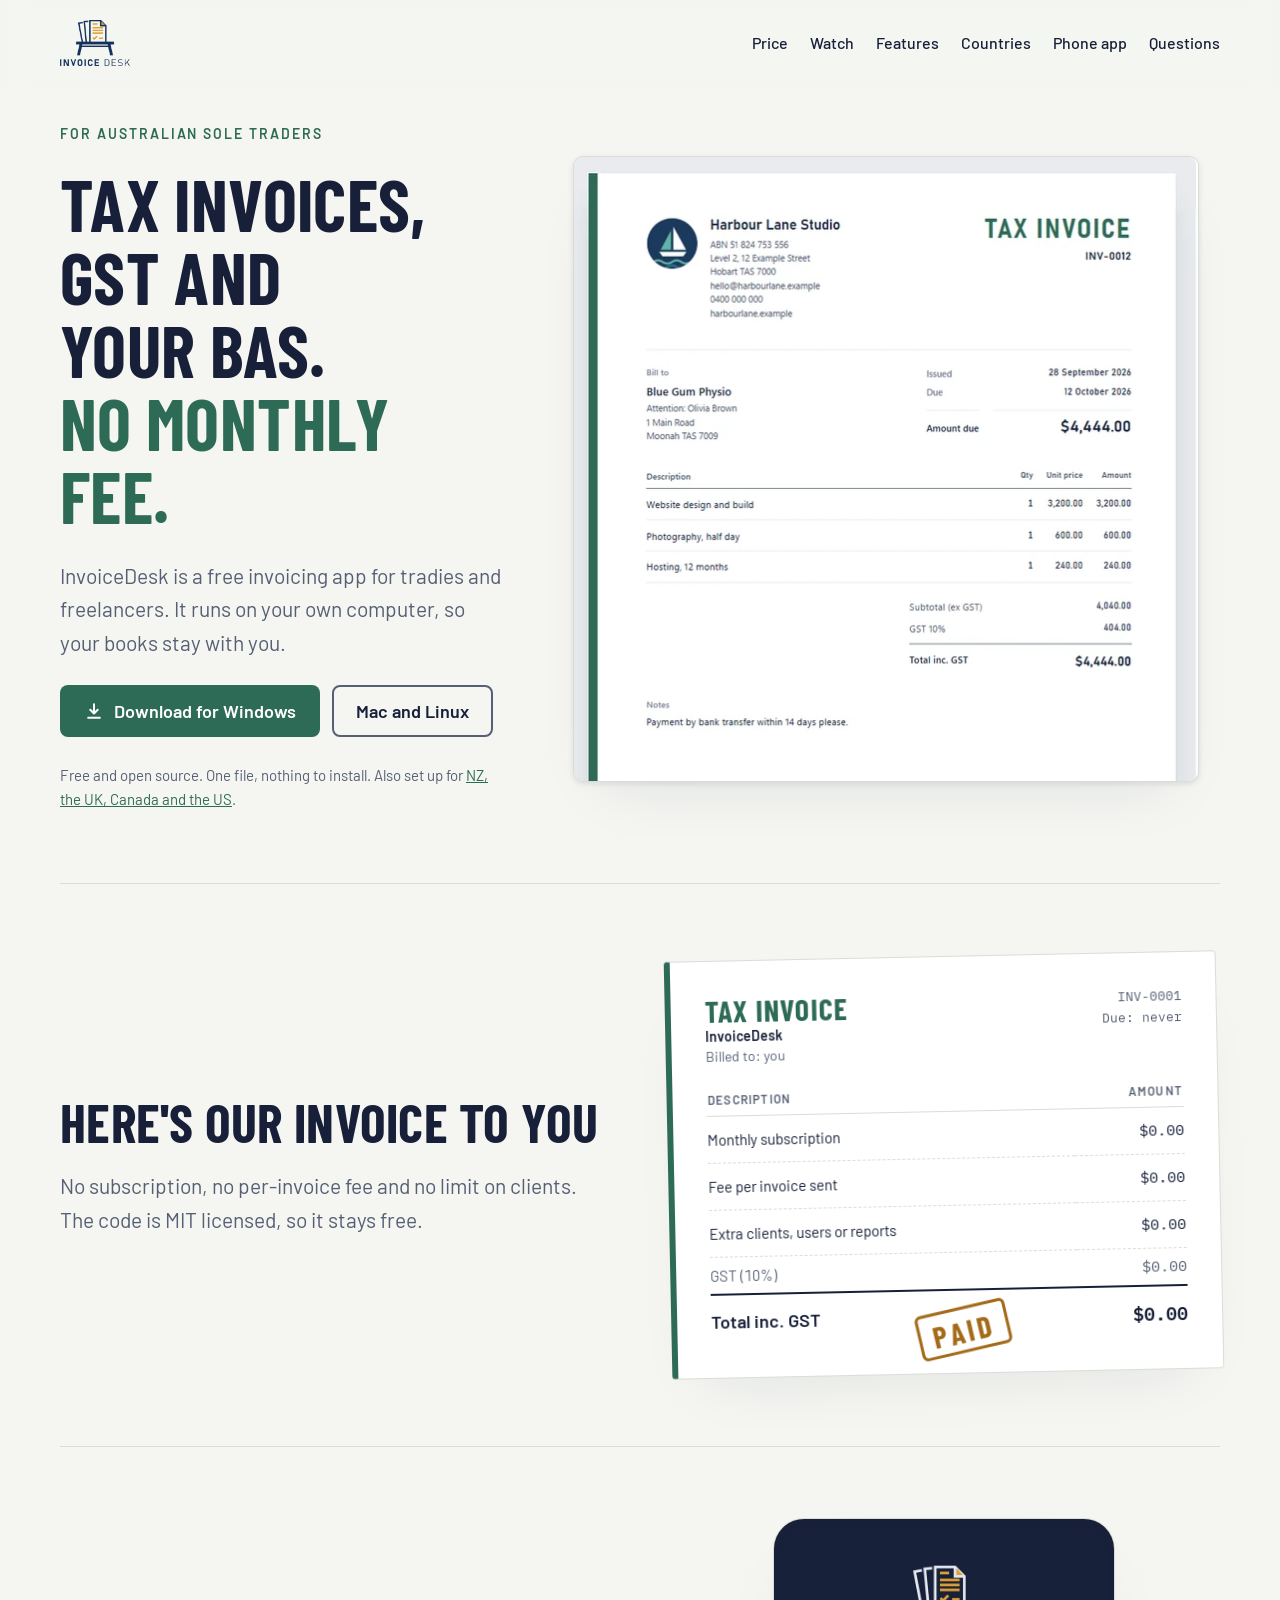
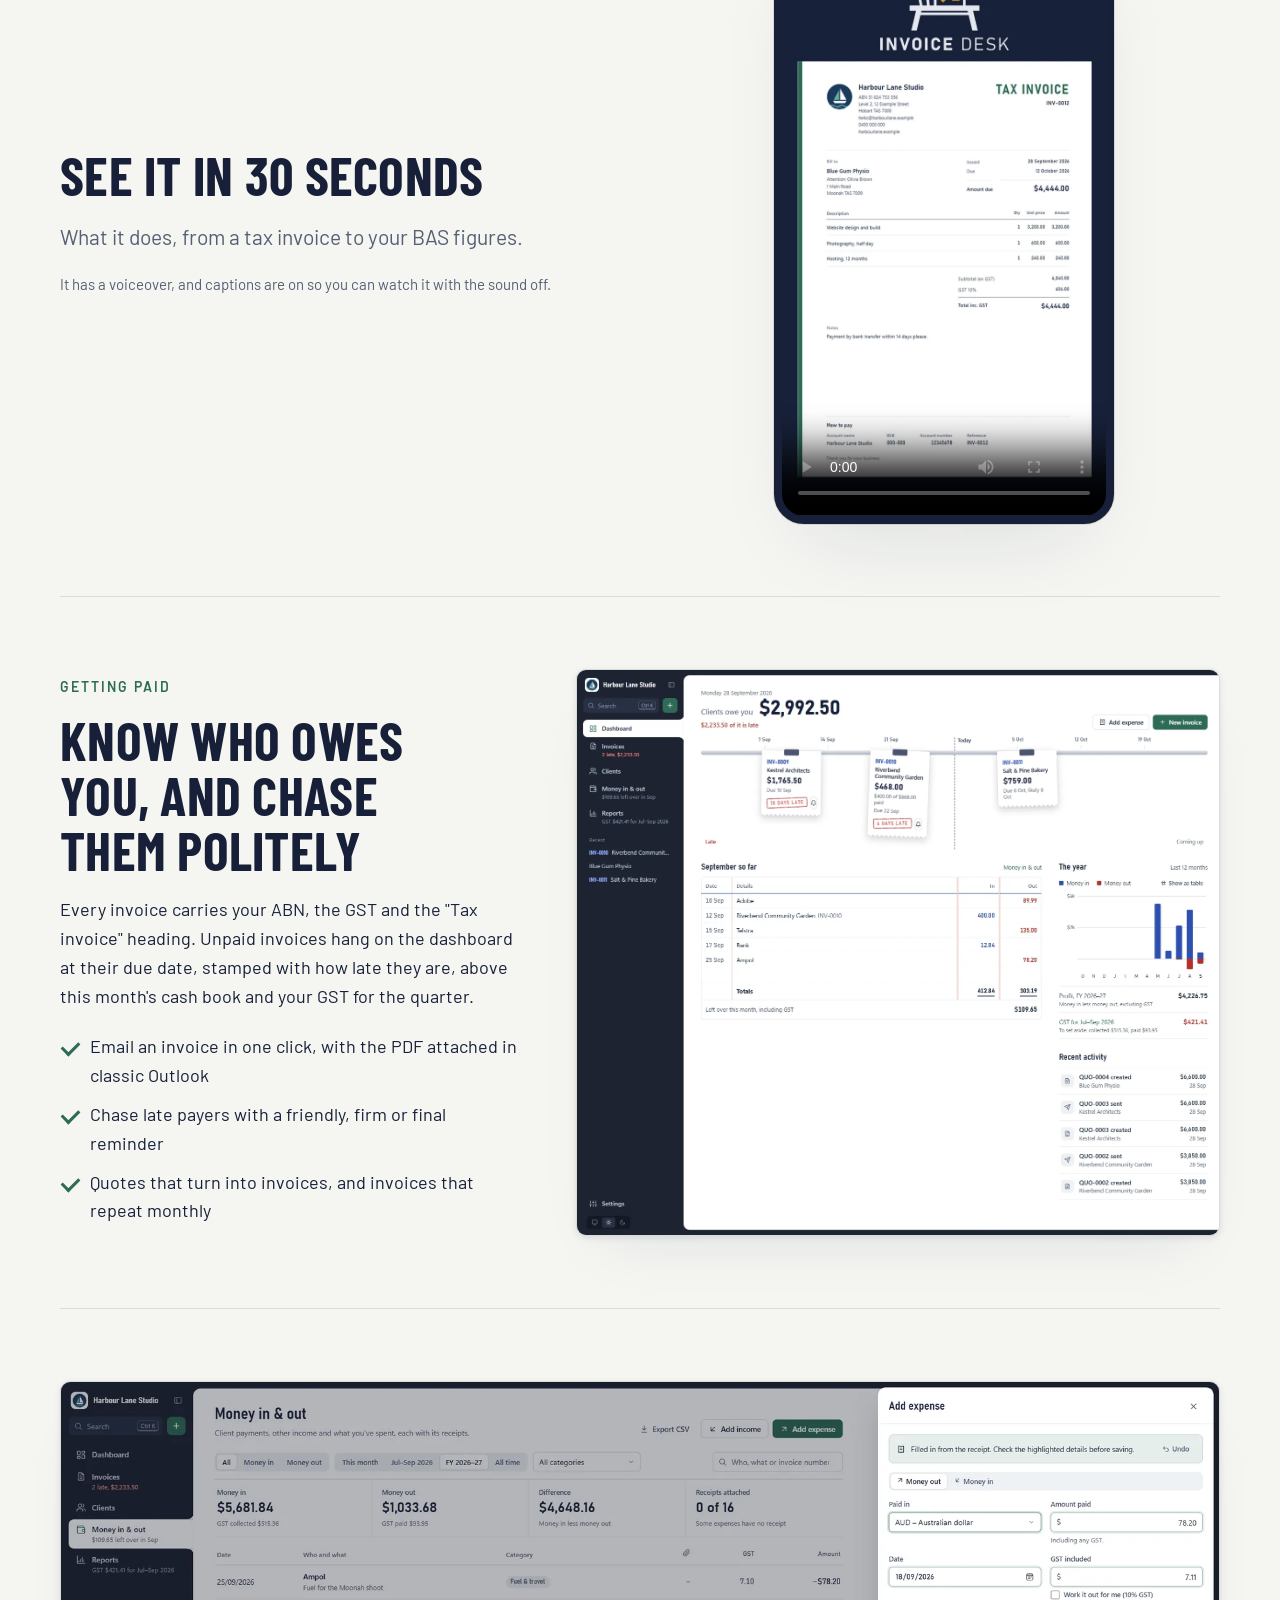
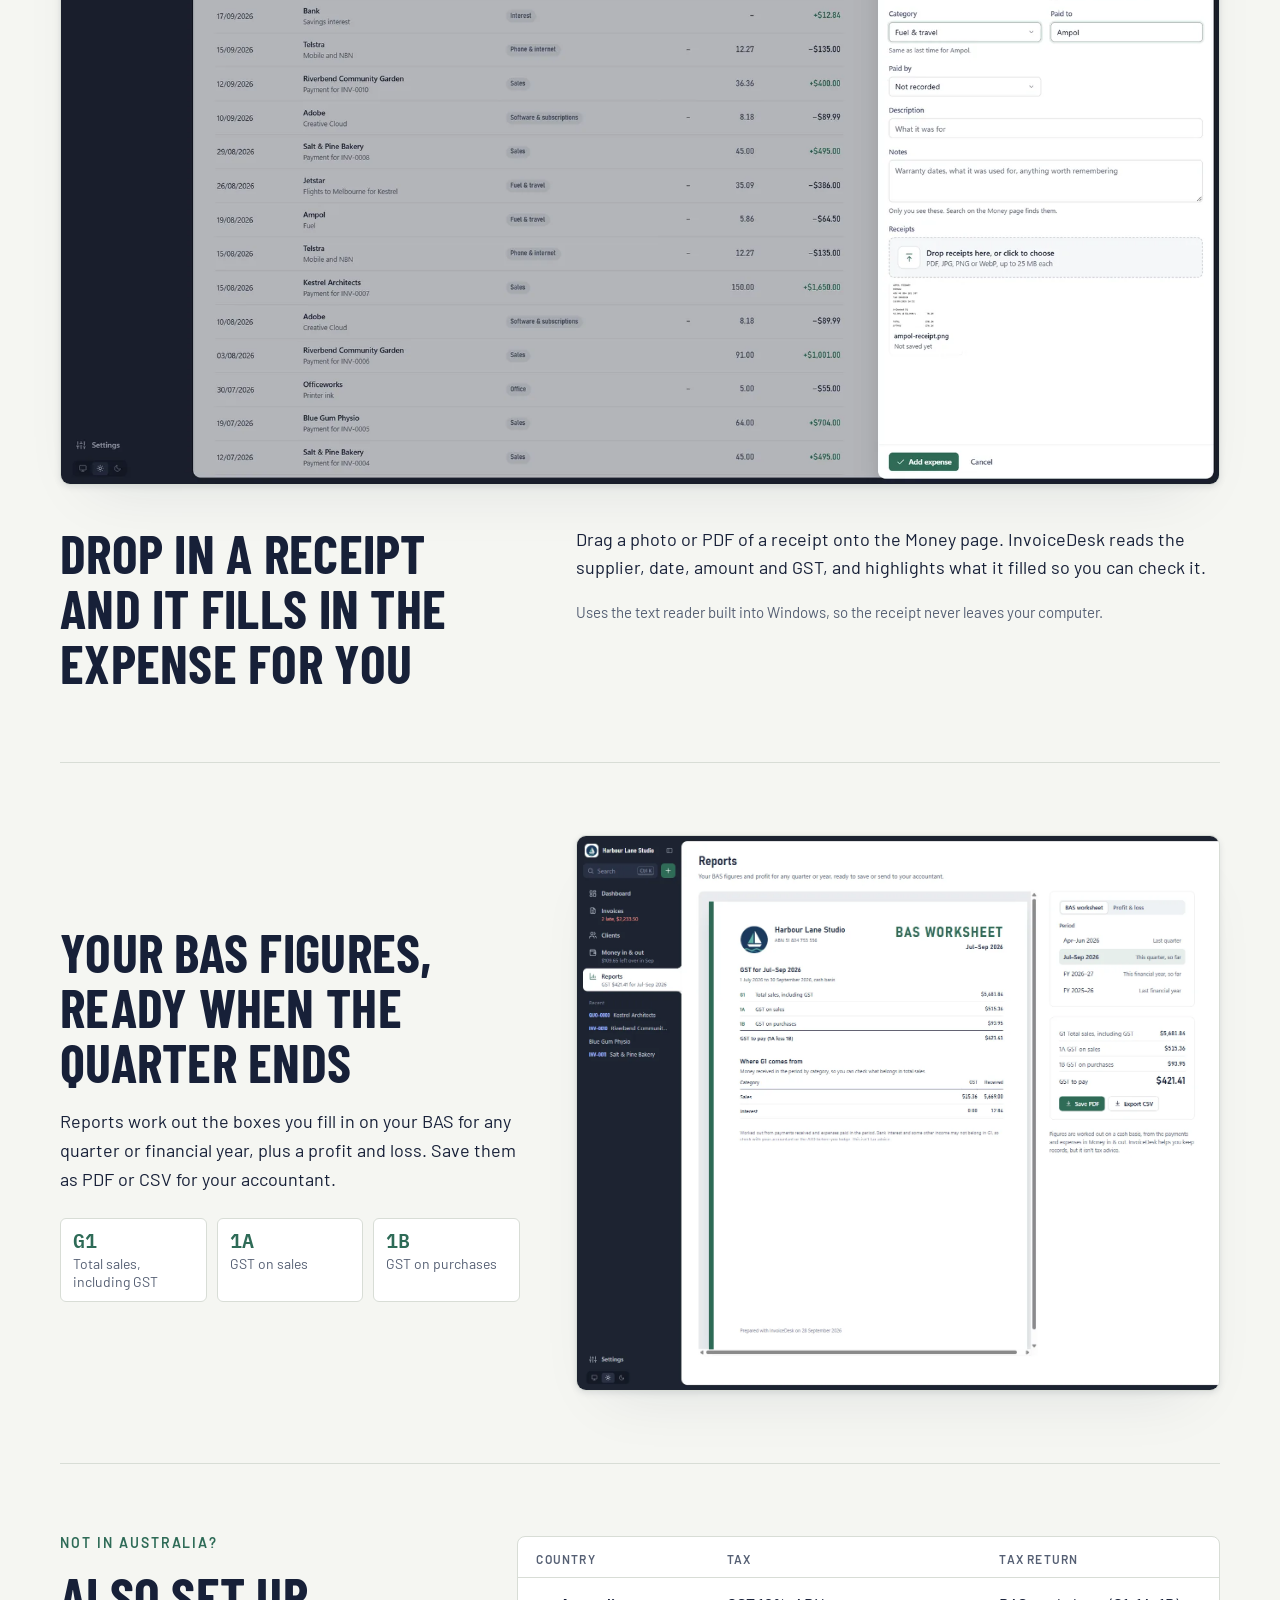
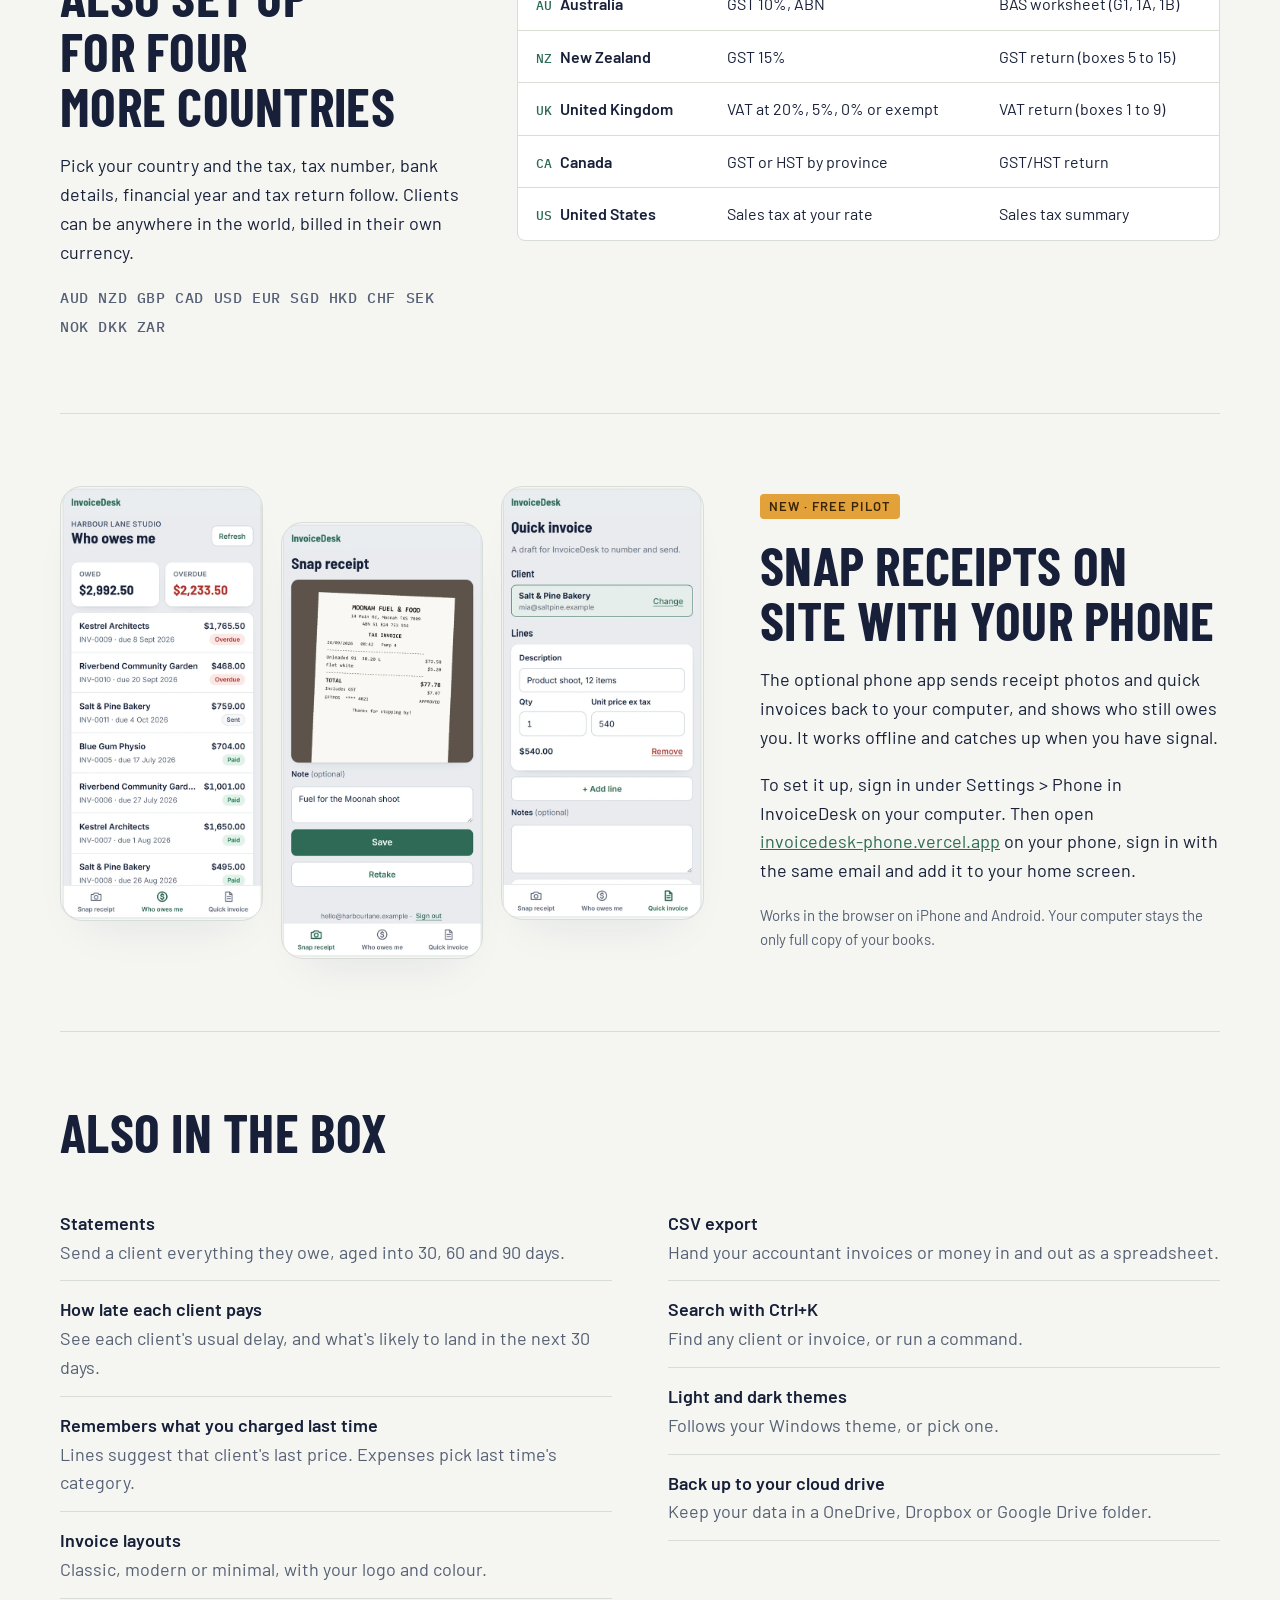
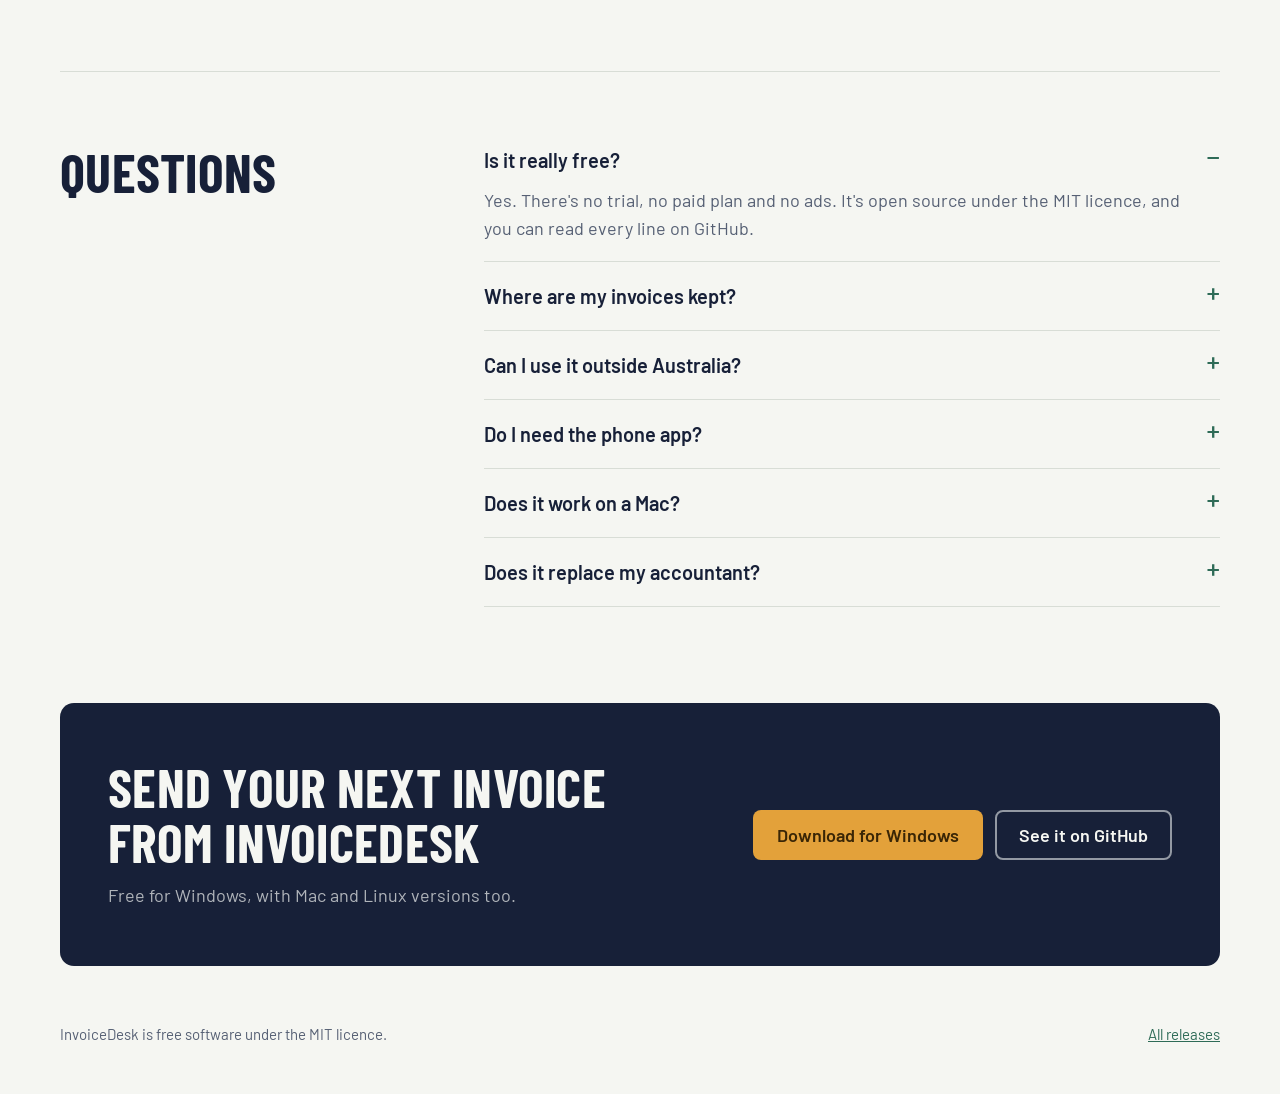
==== commit 1a562504: "captions, plainer layout and a readable hero shot" ====
--- a/index.html
+++ b/index.html
@@ -1,5 +1,5 @@
 <!doctype html>
-<html lang="en">
+<html lang="en-AU">
 <head>
 <meta charset="utf-8">
 <meta name="viewport" content="width=device-width, initial-scale=1, viewport-fit=cover">
@@ -25,6 +25,8 @@
   --accent-soft: #E3EEE8;
   --amber: #E3A13A;
   --amber-ink: #3A2606;
+  --focus: var(--ink);
+  --stamp: #9A5B00;
   --shade: rgba(23, 32, 56, 0.10);
   --display: "Barlow Condensed", "Arial Narrow", "Roboto Condensed", sans-serif;
   --body: "Barlow", "Segoe UI", system-ui, sans-serif;
@@ -45,6 +47,8 @@
     --accent-soft: #17302A;
     --amber: #F0B64E;
     --amber-ink: #2A1B03;
+    --focus: var(--amber);
+    --stamp: var(--amber);
     --shade: rgba(0, 0, 0, 0.45);
     --logo-light: none;
     --logo-dark: block;
@@ -62,6 +66,8 @@
   --accent-soft: #17302A;
   --amber: #F0B64E;
   --amber-ink: #2A1B03;
+  --focus: var(--amber);
+  --stamp: var(--amber);
   --shade: rgba(0, 0, 0, 0.45);
   --logo-light: none;
   --logo-dark: block;
@@ -83,7 +89,10 @@
 h3 { font-size: 26px; text-transform: uppercase; letter-spacing: 0.02em; }
 p { margin: 0; }
 a { color: var(--accent); }
-a:focus-visible, .btn:focus-visible, summary:focus-visible { outline: 3px solid var(--amber); outline-offset: 3px; border-radius: 6px; }
+/* amber on light paper is only 2:1, so light mode rings in ink */
+a:focus-visible, .btn:focus-visible, summary:focus-visible, [tabindex]:focus-visible { outline: 3px solid var(--focus); outline-offset: 3px; border-radius: 6px; }
+.skip { position: absolute; left: 12px; top: -80px; z-index: 40; background: var(--ink); color: var(--paper); padding: 10px 16px; border-radius: 6px; font-weight: 600; text-decoration: none; }
+.skip:focus-visible { top: 12px; outline-color: var(--accent); }
 .eyebrow { font: 600 14px/1 var(--body); letter-spacing: 0.14em; text-transform: uppercase; color: var(--accent); }
 .lede { font-size: 21px; color: var(--muted); max-width: 34em; }
 .shot { display: block; width: 100%; height: auto; border-radius: 10px; border: 1px solid var(--line); box-shadow: 0 30px 60px -30px var(--shade), 0 2px 6px var(--shade); background: var(--surface); }
@@ -101,17 +110,20 @@
 .btn { display: inline-flex; align-items: center; gap: 10px; padding: 14px 22px; border-radius: 8px; font: 600 18px/1 var(--body); text-decoration: none; border: 2px solid transparent; }
 .btn.primary { background: var(--accent); color: var(--accent-ink); }
 .btn.primary:hover { filter: brightness(1.08); }
-.btn.ghost { border-color: var(--line); color: var(--ink); }
+.btn.ghost { border-color: var(--muted); color: var(--ink); }
 .btn.ghost:hover { border-color: var(--accent); }
 .btn svg { width: 20px; height: 20px; }
 .actions { display: flex; flex-wrap: wrap; gap: 12px; }
 .fine { font-size: 15px; color: var(--muted); }
+.nowrap { white-space: nowrap; }
 
 /* hero */
 .hero { display: grid; grid-template-columns: minmax(0, 4fr) minmax(0, 6fr); gap: 48px; align-items: center; padding-block: 40px 72px; }
 .hero-copy { display: grid; gap: 26px; }
 .hero h1 .dim { color: var(--accent); display: block; }
 .hero-visual { position: relative; }
+.hero-visual .shot { max-width: 626px; margin-inline: auto; }
+.phone-note { display: none; font-weight: 600; }
 
 /* the price, as a tax invoice */
 .bill-section { display: grid; grid-template-columns: minmax(0, 1fr) minmax(0, 1fr); gap: 56px; align-items: center; padding-block: 72px; border-top: 1px solid var(--line); }
@@ -135,8 +147,8 @@
 .bill .total td { border-top: 2px solid var(--ink); border-bottom: 0; padding-top: 12px; font-weight: 600; font-size: 18px; color: var(--ink); }
 .stamp {
   position: absolute; left: 44%; bottom: 20px; transform: rotate(-12deg);
-  font: 700 30px/1 var(--display); letter-spacing: 0.12em; color: var(--amber);
-  border: 3px solid var(--amber); border-radius: 6px; padding: 6px 12px 4px; opacity: 0.9;
+  font: 700 30px/1 var(--display); letter-spacing: 0.12em; color: var(--stamp);
+  border: 3px solid var(--stamp); border-radius: 6px; padding: 6px 12px 4px; opacity: 0.9;
 }
 
 /* features */
@@ -144,6 +156,10 @@
 .feature.flip { grid-template-columns: minmax(0, 7fr) minmax(0, 5fr); }
 .feature.flip .feature-copy { order: 2; }
 .feature-copy { display: grid; gap: 18px; align-content: start; }
+.feature.wide { grid-template-columns: minmax(0, 1fr); gap: 40px; }
+.feature.wide .shot { order: -1; }
+.feature.wide .feature-copy { grid-template-columns: minmax(0, 5fr) minmax(0, 7fr); grid-template-rows: auto 1fr; column-gap: 56px; }
+.feature.wide .feature-copy h2 { grid-row: span 2; }
 .ticks { list-style: none; padding: 0; margin: 4px 0 0; display: grid; gap: 10px; }
 .ticks li { padding-left: 30px; position: relative; }
 .ticks li::before { content: ""; position: absolute; left: 2px; top: 0.5em; width: 14px; height: 8px; border-left: 3px solid var(--accent); border-bottom: 3px solid var(--accent); transform: rotate(-45deg); }
@@ -153,15 +169,15 @@
 .bas b { display: block; font: 600 20px/1.1 var(--mono); color: var(--accent); }
 .bas span { font-size: 14px; color: var(--muted); line-height: 1.3; display: block; margin-top: 4px; }
 
-.phones { display: grid; grid-template-columns: repeat(3, minmax(0, 1fr)); gap: 18px; align-items: start; }
+.phones { display: grid; grid-template-columns: repeat(3, minmax(0, 1fr)); gap: 18px; align-items: start; border-radius: 22px; }
 .phones img { width: 100%; height: auto; border-radius: 22px; box-shadow: 0 24px 50px -26px var(--shade); border: 1px solid var(--line); }
 .phones img:nth-child(2) { margin-top: 36px; }
 
 /* also included */
 .more { padding-block: 72px; border-top: 1px solid var(--line); display: grid; gap: 36px; }
-.more-grid { display: grid; grid-template-columns: repeat(4, minmax(0, 1fr)); gap: 28px 32px; }
-.more-grid h3 { font-size: 22px; margin-bottom: 6px; }
-.more-grid p { font-size: 16px; color: var(--muted); line-height: 1.5; }
+.more-list { list-style: none; margin: 0; padding: 0; columns: 2; column-gap: 56px; }
+.more-list li { break-inside: avoid; padding-block: 14px; border-bottom: 1px solid var(--line); color: var(--muted); }
+.more-list strong { display: block; color: var(--ink); font-weight: 600; }
 
 /* questions */
 .faq { padding-block: 72px; border-top: 1px solid var(--line); display: grid; grid-template-columns: minmax(0, 4fr) minmax(0, 8fr); gap: 56px; }
@@ -187,18 +203,7 @@
 
 /* sticky frosted header */
 .top-bar { position: sticky; top: env(safe-area-inset-top, 0px); z-index: 20; margin-inline: -20px; padding-inline: 20px; background: color-mix(in oklab, var(--paper) 82%, transparent); backdrop-filter: blur(14px) saturate(1.4); -webkit-backdrop-filter: blur(14px) saturate(1.4); border-bottom: 1px solid transparent; }
-.top .logo { transform-origin: left center; }
-
-/* reading progress along the top */
-.progress { position: fixed; inset: 0 0 auto 0; height: 3px; background: var(--amber); transform: scaleX(0); transform-origin: 0 50%; z-index: 30; pointer-events: none; }
-
-/* back to top, shown once you've scrolled */
-html { container-type: scroll-state; }
-.to-top { position: fixed; right: 20px; bottom: calc(20px + env(safe-area-inset-bottom, 0px)); z-index: 25; width: 52px; height: 52px; border-radius: 50%; display: grid; place-items: center; background: var(--ink); color: var(--paper); text-decoration: none; box-shadow: 0 10px 30px -10px var(--shade); visibility: hidden; opacity: 0; translate: 0 16px; transition: visibility .3s, opacity .3s ease, translate .3s ease, background .2s; }
-.to-top:hover { background: var(--accent); color: var(--accent-ink); }
-.to-top svg { width: 22px; height: 22px; }
-@container scroll-state(scrollable: top) { .to-top { visibility: visible; opacity: 1; translate: 0 0; } }
-.scrolled .to-top { visibility: visible; opacity: 1; translate: 0 0; }
+
 [id] { scroll-margin-top: 96px; }
 #top { scroll-margin-top: 240px; }
 
@@ -216,21 +221,17 @@
   .btn:hover { translate: 0 -2px; }
 }
 html { scroll-behavior: smooth; }
-@media (prefers-reduced-motion: reduce) { html { scroll-behavior: auto; } .to-top { transition: none; } }
+@media (prefers-reduced-motion: reduce) { html { scroll-behavior: auto; } }
 
 /* scroll-driven effects, decorative so no fallback */
 @media (prefers-reduced-motion: no-preference) {
   @supports (animation-timeline: scroll()) {
-    @keyframes fill-up { to { transform: scaleX(1); } }
-    .progress { animation: fill-up auto linear both; animation-timeline: scroll(root); }
     @keyframes settle-bar { to { border-bottom-color: var(--line); box-shadow: 0 8px 24px -18px var(--shade); } }
     .top-bar { animation: settle-bar linear both; animation-timeline: scroll(root); animation-range: 0 120px; }
-    @keyframes shrink-logo { to { scale: 0.78; } }
-    .top .logo { animation: shrink-logo linear both; animation-timeline: scroll(root); animation-range: 0 120px; }
   }
   @supports ((animation-timeline: view()) and (animation-range: entry)) {
-    @keyframes rise-in { from { opacity: 0.15; translate: 0 48px; scale: 0.97; } }
-    .feature > .shot, .feature .phones, .countries .ledger, .more-grid > div, .watch .player, .bas > div {
+    @keyframes rise-in { from { opacity: 0.4; translate: 0 20px; } }
+    .feature > .shot, .feature .phones, .countries .ledger, .watch .player {
       animation: rise-in auto cubic-bezier(.2,.7,.2,1) backwards;
       animation-timeline: view();
       animation-range: entry 0% entry 90%;
@@ -246,7 +247,8 @@
 .closer h2 { color: var(--paper); }
 .closer p { color: color-mix(in oklab, var(--paper) 72%, var(--ink)); margin-top: 12px; }
 .closer .btn.primary { background: var(--amber); color: var(--amber-ink); }
-.closer .btn.ghost { color: var(--paper); border-color: color-mix(in oklab, var(--paper) 35%, var(--ink)); }
+.closer .btn.ghost { color: var(--paper); border-color: color-mix(in oklab, var(--paper) 60%, var(--ink)); }
+.closer .btn:focus-visible { outline-color: var(--paper); }
 
 footer { padding-block: 0 48px; display: flex; flex-wrap: wrap; justify-content: space-between; gap: 12px; font-size: 15px; color: var(--muted); }
 
@@ -254,7 +256,8 @@
   .hero, .bill-section, .feature, .faq, .closer, .countries, .watch { grid-template-columns: minmax(0, 1fr); gap: 32px; }
   .feature.flip { grid-template-columns: minmax(0, 1fr); }
   .feature.flip .feature-copy { order: 0; }
-  .more-grid { grid-template-columns: repeat(2, minmax(0, 1fr)); }
+  .feature.wide .feature-copy { grid-template-columns: minmax(0, 1fr); }
+  .feature.wide .feature-copy h2 { grid-row: auto; }
   .hero { padding-top: 16px; }
   .bill { transform: none; }
   .closer { padding: 40px 28px; }
@@ -262,14 +265,23 @@
 @media (max-width: 560px) {
   body { font-size: 17px; }
   .top nav { display: none; }
-  .more-grid { grid-template-columns: minmax(0, 1fr); }
+  .more-list { columns: 1; }
+  .phone-note { display: block; }
+  .ledger table { min-width: 0; }
+  .ledger thead { position: absolute; width: 1px; height: 1px; overflow: hidden; clip-path: inset(50%); }
+  .ledger tr { display: grid; gap: 4px; padding: 14px 16px; border-bottom: 1px solid var(--line); }
+  .ledger tr:last-child { border-bottom: 0; }
+  .ledger td { display: block; padding: 0; border: 0; }
+  .ledger td[data-label]::before { content: attr(data-label) ": "; color: var(--muted); }
   .bill { padding: 24px 20px; }
   .bill-head { flex-direction: column; }
   .bill-meta { text-align: left; }
   .stamp { font-size: 22px; left: 40%; bottom: 16px; }
   .bas { grid-template-columns: minmax(0, 1fr); }
-  .phones { gap: 10px; }
-  .phones img { border-radius: 14px; }
+  /* one phone at a time, big enough to read */
+  .phones { display: flex; gap: 14px; overflow-x: auto; scroll-snap-type: x mandatory; padding: 4px 4px 16px; margin-inline: -4px; }
+  .phones img { flex: 0 0 74%; width: 74%; min-width: 0; scroll-snap-align: center; border-radius: 18px; }
+  .phones img:nth-child(2) { margin-top: 0; }
 }
 @media (prefers-reduced-motion: no-preference) {
   .hero-visual .shot { animation: rise 0.9s cubic-bezier(.2,.7,.2,1) both; }
@@ -279,7 +291,7 @@
 </head>
 <body>
 
-<div class="progress" aria-hidden="true"></div>
+<a class="skip" href="#top">Skip to content</a>
 <div class="top-bar"><div class="wrap"><header class="top">
     <a href="#top" aria-label="InvoiceDesk home">
       <img class="logo light" src="img/logo.png" alt="InvoiceDesk" width="480" height="315">
@@ -301,7 +313,8 @@
       <div class="hero-copy">
         <span class="eyebrow">For Australian sole traders</span>
         <h1>Tax invoices, GST and your BAS. <span class="dim">No monthly fee.</span></h1>
-        <p class="lede">InvoiceDesk is a free invoicing app for tradies, freelancers and contractors. It runs on your own computer, so your books stay with you.</p>
+        <p class="lede">InvoiceDesk is a free invoicing app for tradies and freelancers. It runs on your own computer, so your books stay with you.</p>
+        <p class="phone-note">InvoiceDesk runs on your computer. Open this page on it to download.</p>
         <div class="actions">
           <a class="btn primary" href="https://github.com/tdh1985/invoicedesk/releases/latest/download/InvoiceDesk.exe">
             <svg viewBox="0 0 24 24" fill="none" stroke="currentColor" stroke-width="2.4" stroke-linecap="round" stroke-linejoin="round" aria-hidden="true"><path d="M12 4v11m0 0l-4.5-4.5M12 15l4.5-4.5M5 20h14"/></svg>
@@ -312,13 +325,12 @@
         <p class="fine">Free and open source. One file, nothing to install. Also set up for <a href="#countries">NZ, the UK, Canada and the US</a>.</p>
       </div>
       <div class="hero-visual">
-        <img class="shot" src="img/invoice-editor.webp" width="1800" height="1090" alt="The invoice editor with a live preview of a tax invoice showing ABN, GST and a total of $4,444.00">
+        <img class="shot" src="img/invoice-preview.webp" width="626" height="626" alt="A tax invoice made in InvoiceDesk for Blue Gum Physio, with the ABN, three lines of work, GST of $404.00 and a total of $4,444.00">
       </div>
     </section>
 
     <section class="bill-section" id="price">
       <div class="bill-copy">
-        <span class="eyebrow">The price</span>
         <h2>Here's our invoice to you</h2>
         <p class="lede">No subscription, no per-invoice fee and no limit on clients. The code is MIT licensed, so it stays free.</p>
       </div>
@@ -346,14 +358,14 @@
 
     <section class="watch" id="watch">
       <div class="watch-copy">
-        <span class="eyebrow">Watch</span>
         <h2>See it in 30 seconds</h2>
-        <p class="lede">Tax invoices, receipts from your phone and your BAS figures, start to finish.</p>
-        <p class="fine">Press play for sound.</p>
+        <p class="lede">What it does, from a tax invoice to your BAS figures.</p>
+        <p class="fine">It has a voiceover, and captions are on so you can watch it with the sound off.</p>
       </div>
       <div class="player">
-        <video controls playsinline preload="none" poster="img/promo-poster.webp" width="720" height="1280">
+        <video controls playsinline preload="metadata" poster="img/promo-poster.webp" width="720" height="1280">
           <source src="img/promo.mp4" type="video/mp4">
+          <track kind="captions" srclang="en-AU" label="English" src="img/promo.vtt" default>
           <a href="img/promo.mp4">Watch the InvoiceDesk video</a>
         </video>
       </div>
@@ -373,10 +385,9 @@
       <img class="shot" src="img/dashboard.webp" width="1470" height="1295" alt="The dashboard showing $2,992.50 owed by clients, two invoices stamped late on a rail of due dates, and September's cash book">
     </section>
 
-    <section class="feature flip">
+    <section class="feature wide">
       <div class="feature-copy">
-        <span class="eyebrow">Receipts</span>
-        <h2>Drop in a receipt. The expense fills itself in.</h2>
+        <h2>Drop in a receipt and it fills in the expense for you</h2>
         <p>Drag a photo or PDF of a receipt onto the Money page. InvoiceDesk reads the supplier, date, amount and GST, and highlights what it filled so you can check it.</p>
         <p class="fine">Uses the text reader built into Windows, so the receipt never leaves your computer.</p>
       </div>
@@ -385,10 +396,9 @@
 
     <section class="feature">
       <div class="feature-copy">
-        <span class="eyebrow">Tax time</span>
         <h2>Your BAS figures, ready when the quarter ends</h2>
         <p>Reports work out the boxes you fill in on your BAS for any quarter or financial year, plus a profit and loss. Save them as PDF or CSV for your accountant.</p>
-        <div class="bas" aria-label="BAS boxes InvoiceDesk works out">
+        <div class="bas">
           <div><b>G1</b><span>Total sales, including GST</span></div>
           <div><b>1A</b><span>GST on sales</span></div>
           <div><b>1B</b><span>GST on purchases</span></div>
@@ -402,17 +412,17 @@
         <span class="eyebrow">Not in Australia?</span>
         <h2>Also set up for four more countries</h2>
         <p>Pick your country and the tax, tax number, bank details, financial year and tax return follow. Clients can be anywhere in the world, billed in their own currency.</p>
-        <p class="currencies" aria-label="Currencies you can bill in">AUD NZD GBP CAD USD EUR SGD HKD CHF SEK NOK DKK ZAR</p>
+        <p class="currencies">AUD NZD GBP CAD USD EUR SGD HKD CHF SEK NOK DKK ZAR</p>
       </div>
       <div class="ledger">
         <table>
           <thead><tr><th>Country</th><th>Tax</th><th>Tax return</th></tr></thead>
           <tbody>
-            <tr><td><span class="code">AU</span>Australia</td><td>GST 10%, ABN</td><td>BAS worksheet (G1, 1A, 1B)</td></tr>
-            <tr><td><span class="code">NZ</span>New Zealand</td><td>GST 15%</td><td>GST return (boxes 5 to 15)</td></tr>
-            <tr><td><span class="code">UK</span>United Kingdom</td><td>VAT at 20%, 5%, 0% or exempt</td><td>VAT return (boxes 1 to 9)</td></tr>
-            <tr><td><span class="code">CA</span>Canada</td><td>GST or HST by province</td><td>GST/HST return</td></tr>
-            <tr><td><span class="code">US</span>United States</td><td>Sales tax at your rate</td><td>Sales tax summary</td></tr>
+            <tr><td><span class="code">AU</span>Australia</td><td data-label="Tax">GST 10%, ABN</td><td data-label="Tax return">BAS worksheet (G1, 1A, 1B)</td></tr>
+            <tr><td><span class="code">NZ</span>New Zealand</td><td data-label="Tax">GST 15%</td><td data-label="Tax return">GST return (boxes 5 to 15)</td></tr>
+            <tr><td><span class="code">UK</span>United Kingdom</td><td data-label="Tax">VAT at 20%, 5%, 0% or exempt</td><td data-label="Tax return">VAT return (boxes 1 to 9)</td></tr>
+            <tr><td><span class="code">CA</span>Canada</td><td data-label="Tax">GST or HST by province</td><td data-label="Tax return">GST/HST return</td></tr>
+            <tr><td><span class="code">US</span>United States</td><td data-label="Tax">Sales tax at your rate</td><td data-label="Tax return">Sales tax summary</td></tr>
           </tbody>
         </table>
       </div>
@@ -423,9 +433,10 @@
         <span class="tag">New · free pilot</span>
         <h2>Snap receipts on site with your phone</h2>
         <p>The optional phone app sends receipt photos and quick invoices back to your computer, and shows who still owes you. It works offline and catches up when you have signal.</p>
+        <p>To set it up, sign in under Settings &gt; Phone in InvoiceDesk on your computer. Then open <a class="nowrap" href="https://invoicedesk-phone.vercel.app">invoicedesk-phone.vercel.app</a> on your phone, sign in with the same email and add it to your home screen.</p>
         <p class="fine">Works in the browser on iPhone and Android. Your computer stays the only full copy of your books.</p>
       </div>
-      <div class="phones">
+      <div class="phones" tabindex="0" role="region" aria-label="Phone app screens">
         <img src="img/phone-owes.webp" width="527" height="1136" alt="Phone screen listing who owes you: $2,992.50 owed, $2,233.50 overdue">
         <img src="img/phone-snap.webp" width="525" height="1136" alt="Phone screen with a photo of a fuel receipt and a note">
         <img src="img/phone-quick.webp" width="528" height="1136" alt="Phone screen starting a quick invoice for Salt and Pine Bakery">
@@ -434,16 +445,16 @@
 
     <section class="more">
       <h2>Also in the box</h2>
-      <div class="more-grid">
-        <div><h3>Statements</h3><p>Send a client everything they owe, aged into 30, 60 and 90 days.</p></div>
-        <div><h3>Late payer radar</h3><p>See how late each client usually pays, and what's likely to land in the next 30 days.</p></div>
-        <div><h3>Remembers for you</h3><p>Lines suggest what you last charged that client. Expenses pick last time's category.</p></div>
-        <div><h3>Three layouts</h3><p>Classic, modern or minimal, with your logo and colour.</p></div>
-        <div><h3>CSV export</h3><p>Hand your accountant invoices or money in and out as a spreadsheet.</p></div>
-        <div><h3>Search everything</h3><p>Ctrl+K finds any client or invoice and runs commands.</p></div>
-        <div><h3>Light and dark</h3><p>Follows your Windows theme, or pick one.</p></div>
-        <div><h3>Backed up your way</h3><p>Keep your data in a OneDrive, Dropbox or Google Drive folder.</p></div>
-      </div>
+      <ul class="more-list">
+        <li><strong>Statements</strong>Send a client everything they owe, aged into 30, 60 and 90 days.</li>
+        <li><strong>How late each client pays</strong>See each client's usual delay, and what's likely to land in the next 30 days.</li>
+        <li><strong>Remembers what you charged last time</strong>Lines suggest that client's last price. Expenses pick last time's category.</li>
+        <li><strong>Invoice layouts</strong>Classic, modern or minimal, with your logo and colour.</li>
+        <li><strong>CSV export</strong>Hand your accountant invoices or money in and out as a spreadsheet.</li>
+        <li><strong>Search with Ctrl+K</strong>Find any client or invoice, or run a command.</li>
+        <li><strong>Light and dark themes</strong>Follows your Windows theme, or pick one.</li>
+        <li><strong>Back up to your cloud drive</strong>Keep your data in a OneDrive, Dropbox or Google Drive folder.</li>
+      </ul>
     </section>
 
     <section class="faq" id="questions">
@@ -463,7 +474,7 @@
         </details>
         <details>
           <summary>Do I need the phone app?</summary>
-          <p>No. It's an optional extra and the desktop app does everything on its own. The phone app is free while it's a pilot.</p>
+          <p>No. It's an optional extra and the desktop app does everything on its own. If you want it, sign in under Settings &gt; Phone on your computer, then open <a class="nowrap" href="https://invoicedesk-phone.vercel.app">invoicedesk-phone.vercel.app</a> on your phone and sign in with the same email. It's free while it's a pilot.</p>
         </details>
         <details>
           <summary>Does it work on a Mac?</summary>
@@ -494,17 +505,5 @@
   </footer>
 </div>
 
-<a class="to-top" href="#top" aria-label="Back to top">
-  <svg viewBox="0 0 24 24" fill="none" stroke="currentColor" stroke-width="2.6" stroke-linecap="round" stroke-linejoin="round" aria-hidden="true"><path d="M12 19V6m0 0l-6 6m6-6l6 6"/></svg>
-</a>
-<script>
-// safari and firefox can't query scroll state yet
-if (!CSS.supports('container-type', 'scroll-state') && 'IntersectionObserver' in window) {
-  const mark = document.createElement('div');
-  mark.style.cssText = 'position:absolute;top:400px;height:1px;width:1px';
-  document.body.prepend(mark);
-  new IntersectionObserver(([e]) => document.documentElement.classList.toggle('scrolled', !e.isIntersecting && e.boundingClientRect.top < 0)).observe(mark);
-}
-</script>
 </body>
 </html>
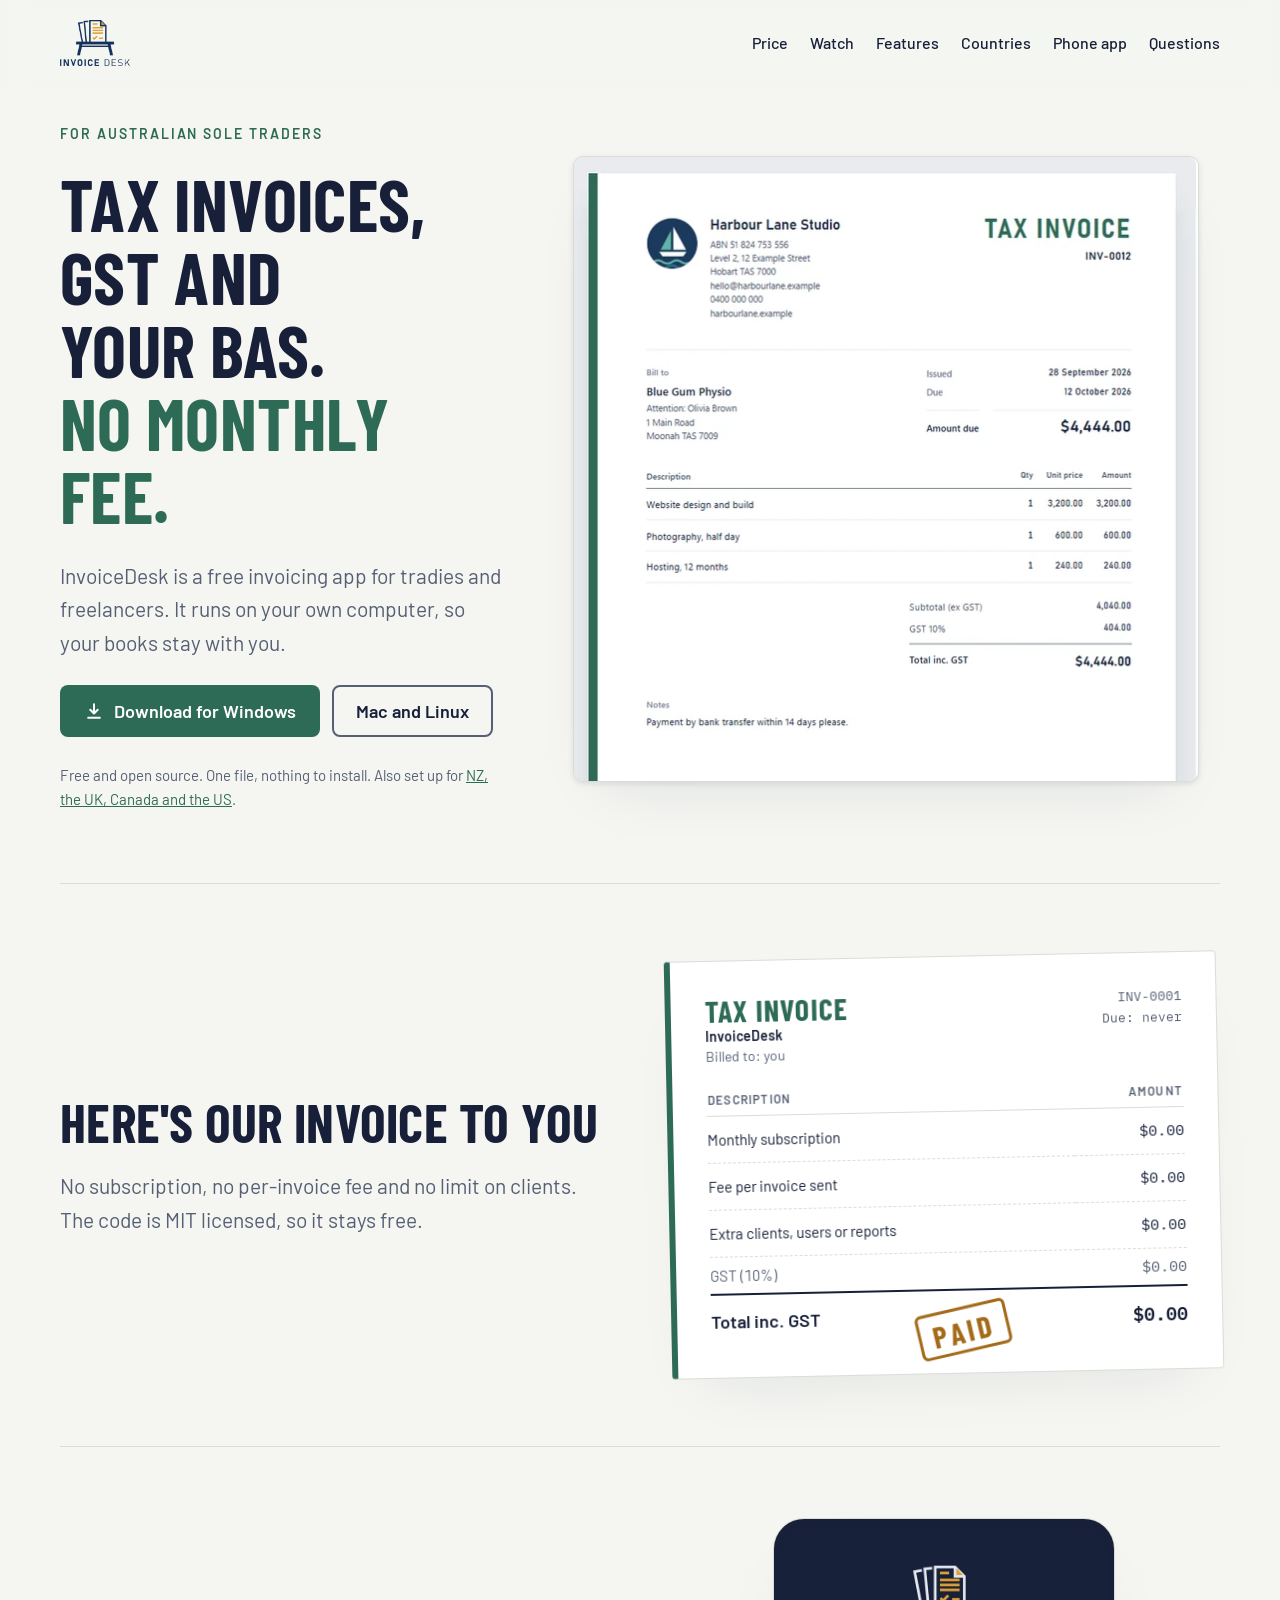
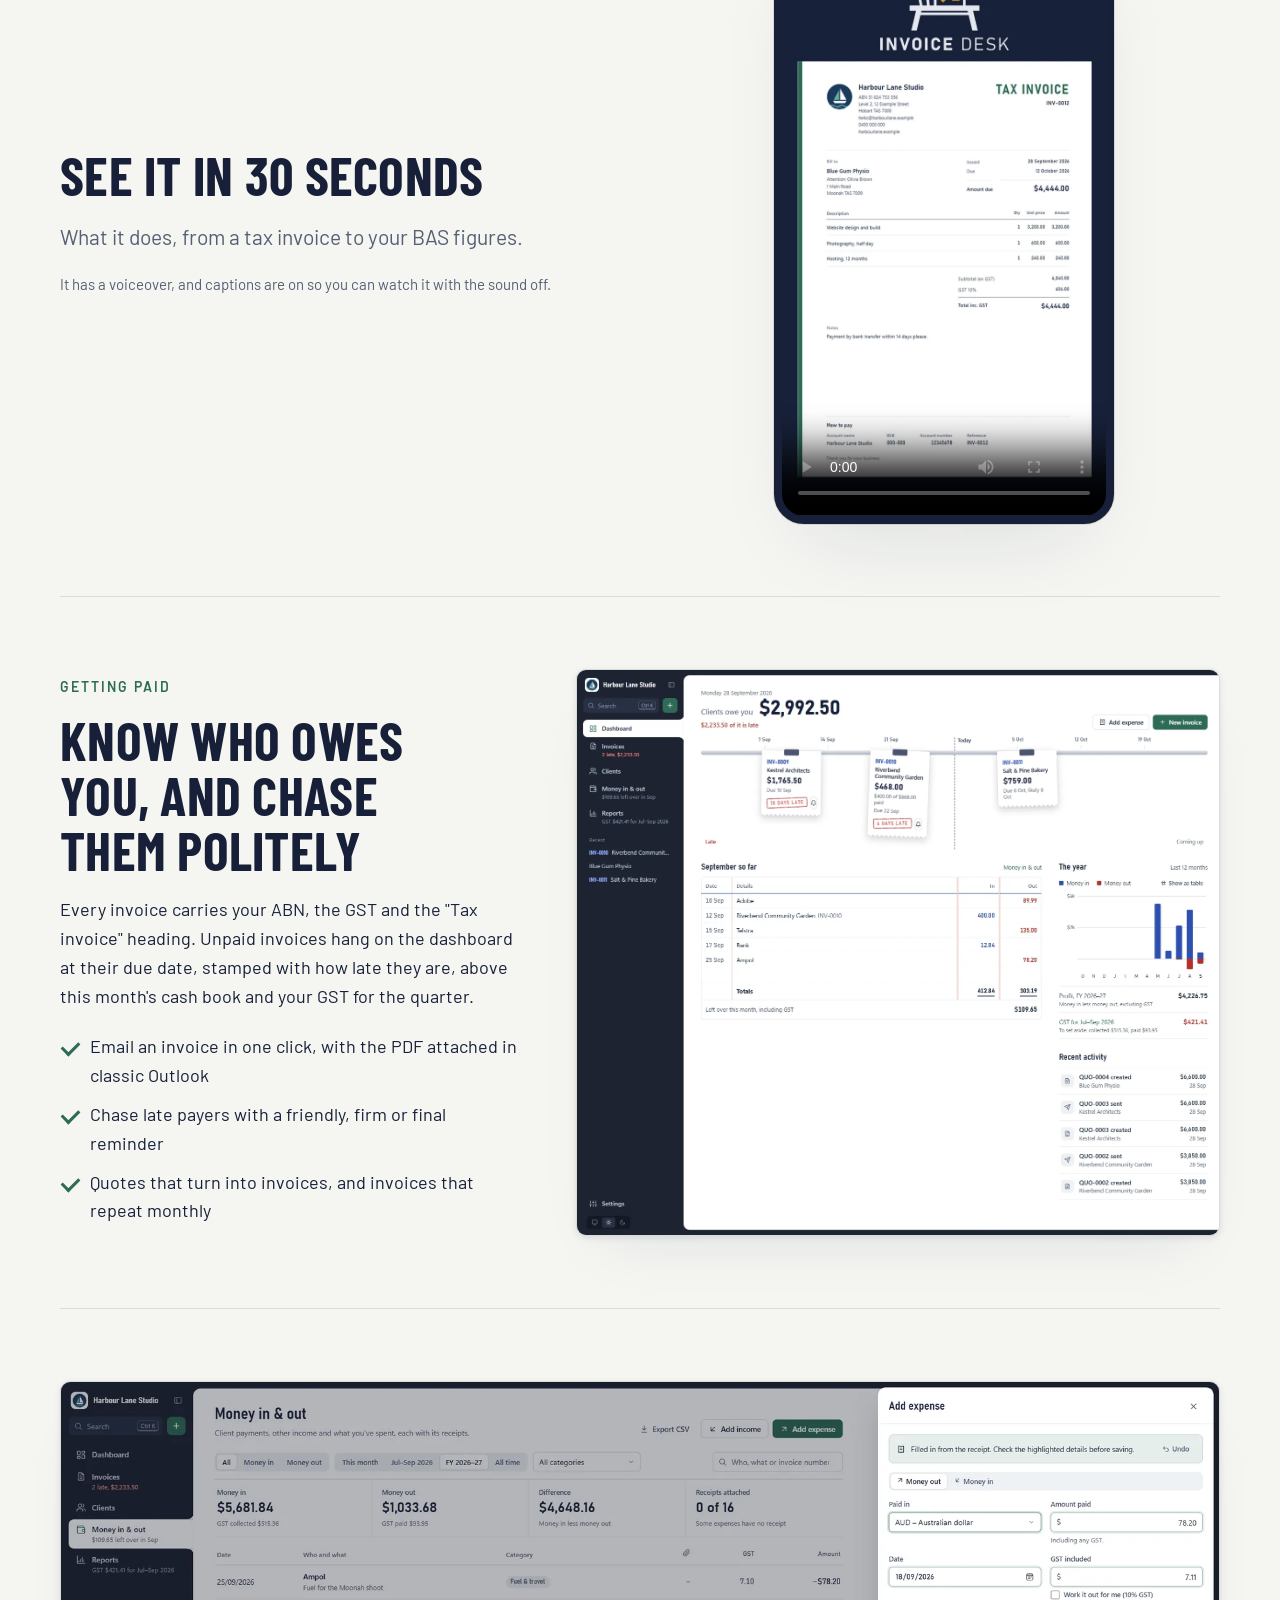
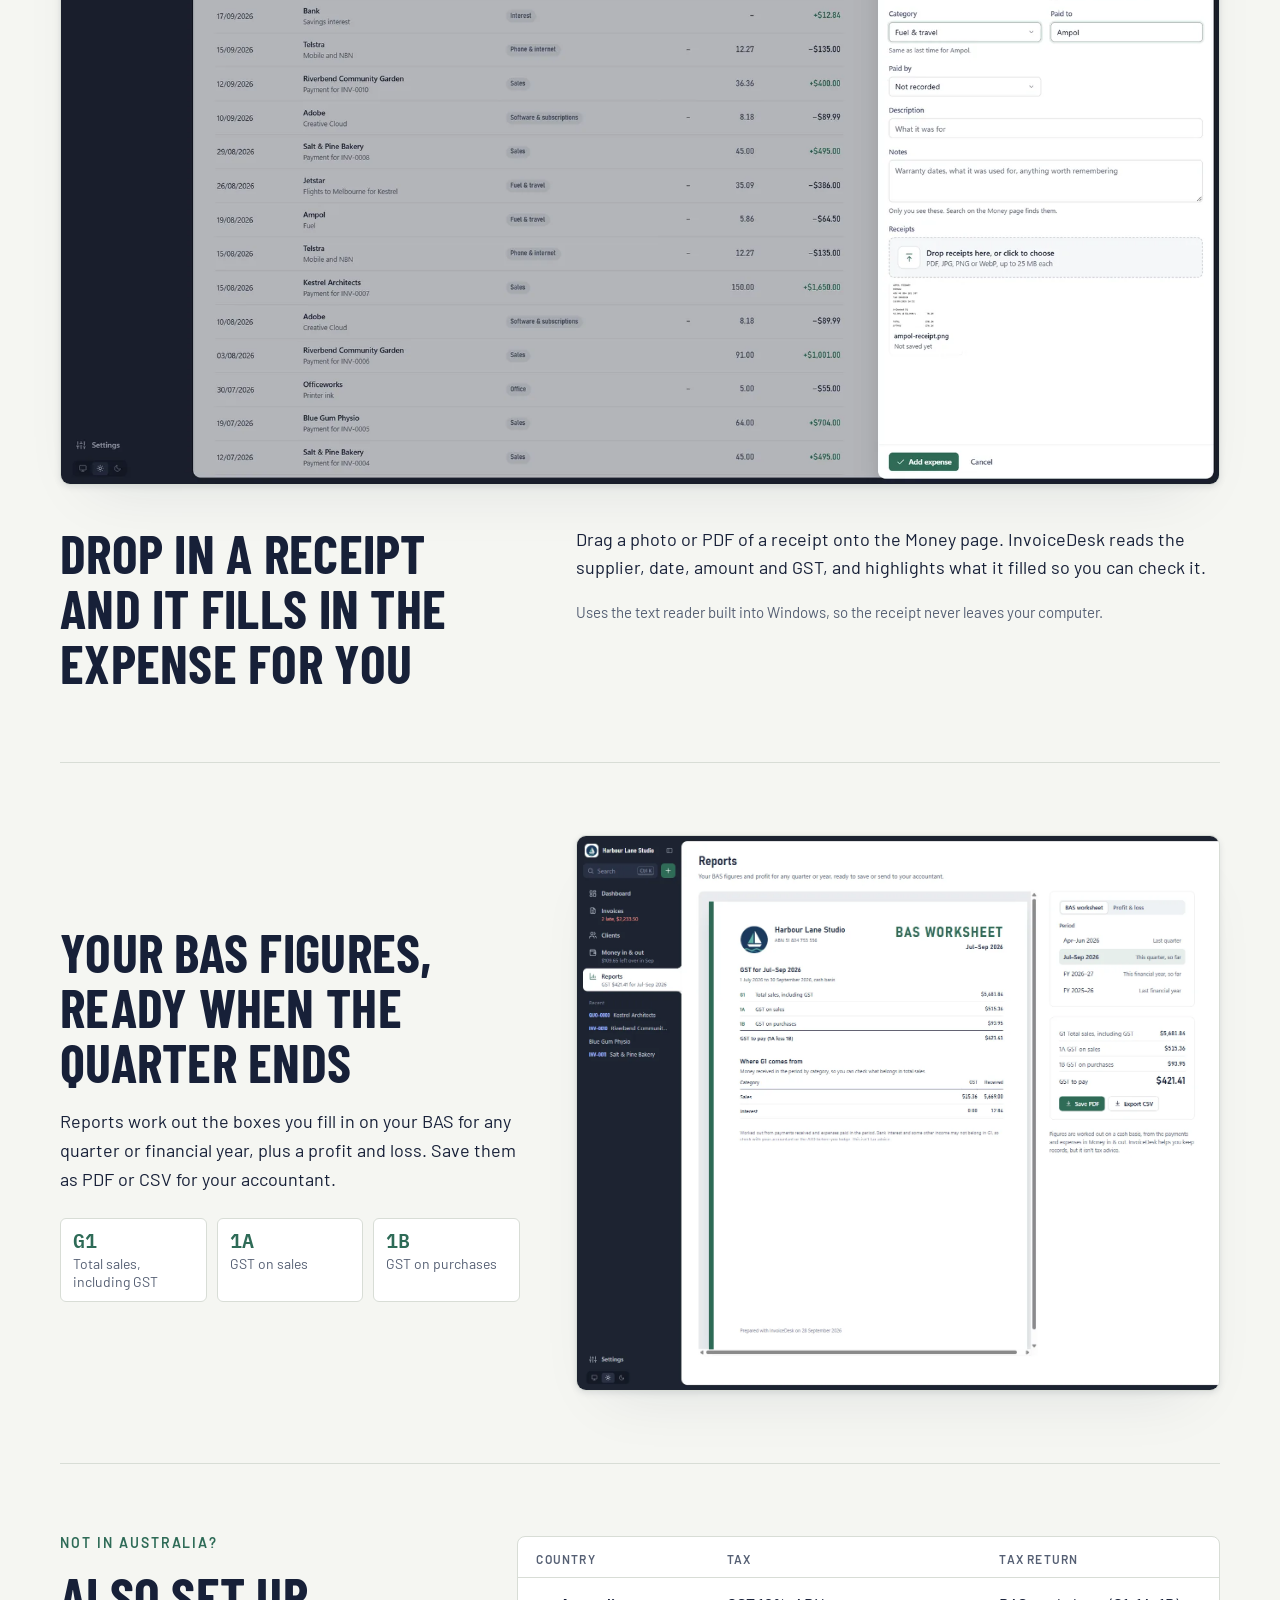
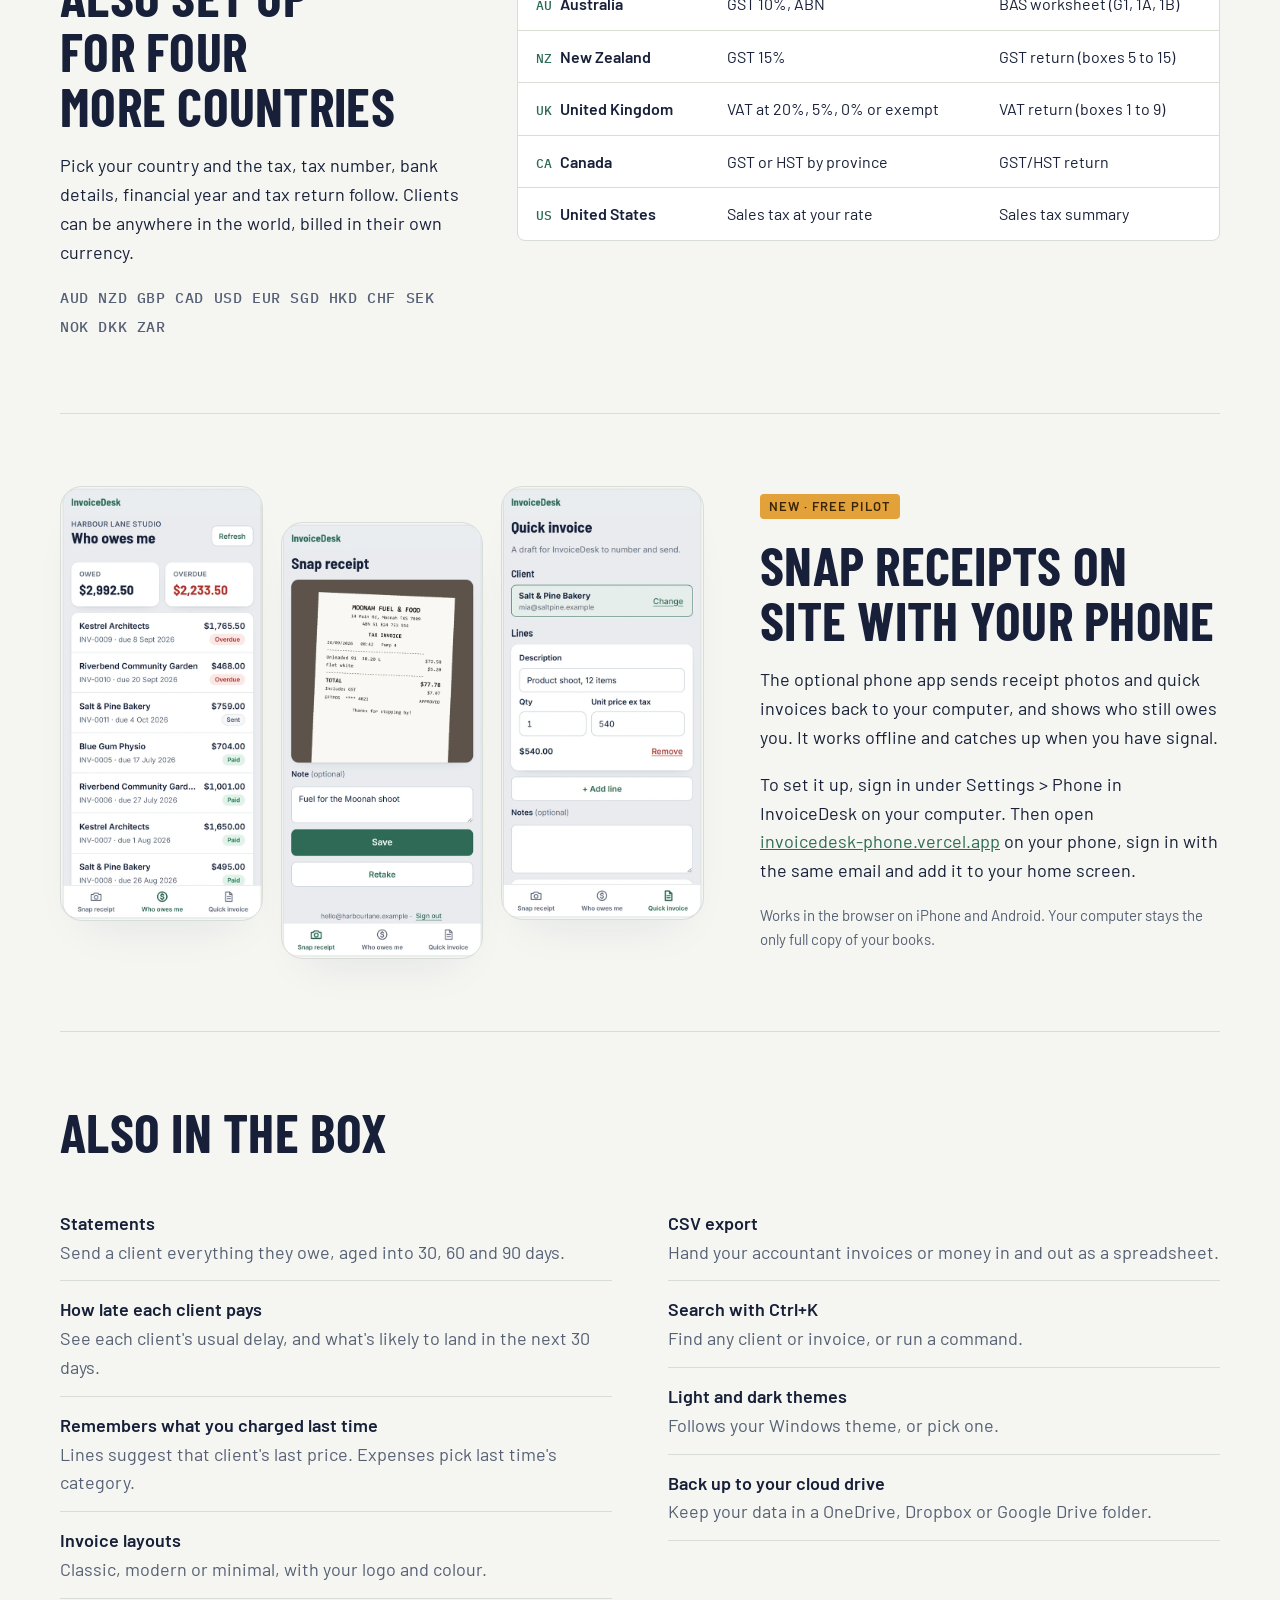
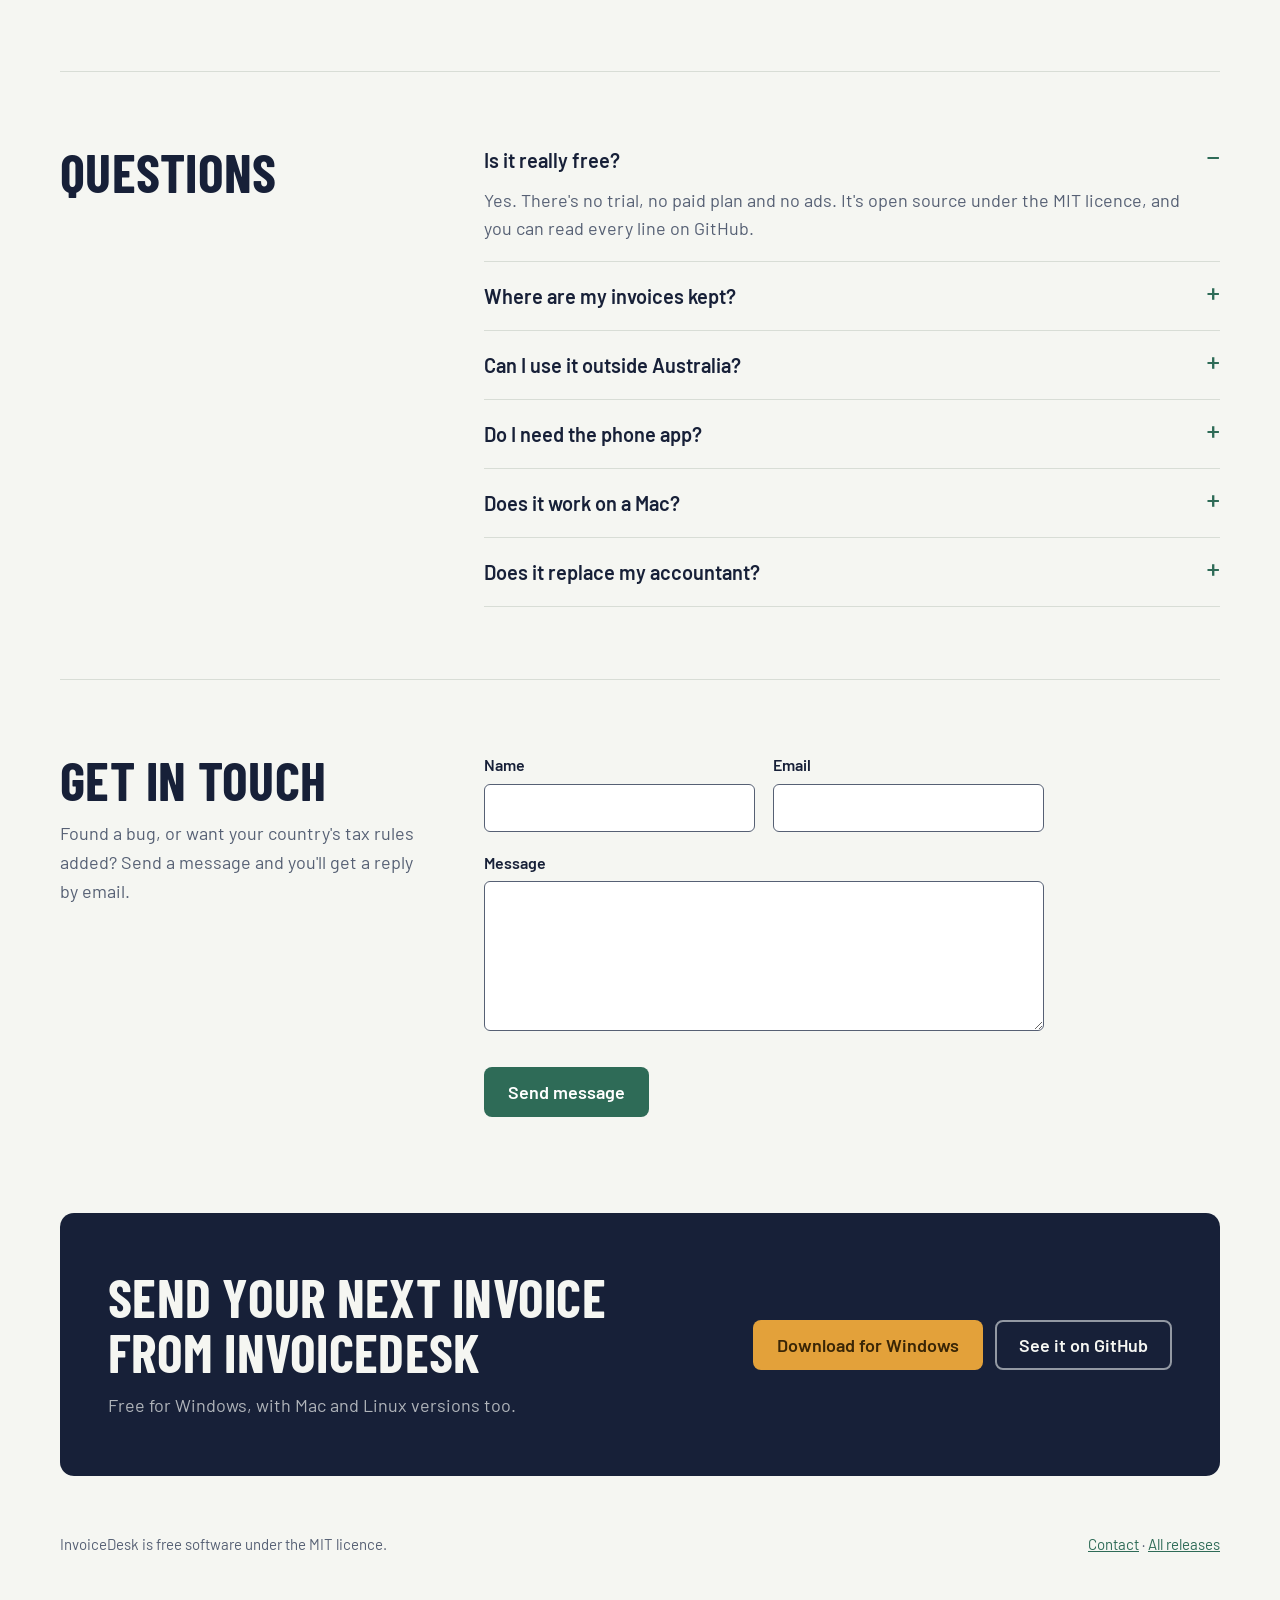
==== commit a51d35eb: "contact form" ====
--- a/index.html
+++ b/index.html
@@ -250,10 +250,29 @@
 .closer .btn.ghost { color: var(--paper); border-color: color-mix(in oklab, var(--paper) 60%, var(--ink)); }
 .closer .btn:focus-visible { outline-color: var(--paper); }
 
+/* contact */
+.contact { padding-block: 72px; border-top: 1px solid var(--line); display: grid; grid-template-columns: minmax(0, 4fr) minmax(0, 8fr); gap: 56px; }
+.contact-copy p { margin-top: 12px; color: var(--muted); max-width: 26em; }
+.contact form { display: grid; gap: 18px; max-width: 560px; }
+.contact .pair { display: grid; grid-template-columns: minmax(0, 1fr) minmax(0, 1fr); gap: 18px; }
+.contact label { display: grid; gap: 6px; font-weight: 600; font-size: 16px; }
+.contact input, .contact textarea { font: 400 17px/1.4 var(--body); color: var(--ink); background: var(--surface); border: 1px solid var(--muted); border-radius: 6px; padding: 11px 12px; width: 100%; }
+.contact textarea { min-height: 150px; resize: vertical; }
+.contact input:focus-visible, .contact textarea:focus-visible { outline: 3px solid var(--focus); outline-offset: 1px; }
+.contact .trap { position: absolute; left: -9999px; width: 1px; height: 1px; overflow: hidden; }
+.contact .send { display: flex; flex-wrap: wrap; align-items: center; gap: 16px 20px; }
+.contact button.btn { cursor: pointer; }
+.contact button.btn:disabled { opacity: 0.6; cursor: default; }
+.contact .status { min-height: 1.5em; font-size: 16px; color: var(--muted); }
+.contact .status.bad { color: #B3261E; }
+.contact .status.good { color: var(--accent); font-weight: 600; }
+[data-theme="dark"] .contact .status.bad { color: #FF9C94; }
+@media (prefers-color-scheme: dark) { :root:not([data-theme="light"]) .contact .status.bad { color: #FF9C94; } }
+
 footer { padding-block: 0 48px; display: flex; flex-wrap: wrap; justify-content: space-between; gap: 12px; font-size: 15px; color: var(--muted); }
 
 @media (max-width: 900px) {
-  .hero, .bill-section, .feature, .faq, .closer, .countries, .watch { grid-template-columns: minmax(0, 1fr); gap: 32px; }
+  .hero, .bill-section, .feature, .faq, .contact, .closer, .countries, .watch { grid-template-columns: minmax(0, 1fr); gap: 32px; }
   .feature.flip { grid-template-columns: minmax(0, 1fr); }
   .feature.flip .feature-copy { order: 0; }
   .feature.wide .feature-copy { grid-template-columns: minmax(0, 1fr); }
@@ -266,6 +285,7 @@
   body { font-size: 17px; }
   .top nav { display: none; }
   .more-list { columns: 1; }
+  .contact .pair { grid-template-columns: minmax(0, 1fr); }
   .phone-note { display: block; }
   .ledger table { min-width: 0; }
   .ledger thead { position: absolute; width: 1px; height: 1px; overflow: hidden; clip-path: inset(50%); }
@@ -487,6 +507,34 @@
       </div>
     </section>
 
+    <section class="contact" id="contact" aria-labelledby="contact-title">
+      <div class="contact-copy">
+        <h2 id="contact-title">Get in touch</h2>
+        <p>Found a bug, or want your country's tax rules added? Send a message and you'll get a reply by email.</p>
+      </div>
+      <form id="contact-form" novalidate>
+        <div class="pair">
+          <label>Name
+            <input name="name" autocomplete="name" maxlength="100" required>
+          </label>
+          <label>Email
+            <input name="email" type="email" autocomplete="email" maxlength="200" required>
+          </label>
+        </div>
+        <label>Message
+          <textarea name="message" maxlength="5000" required></textarea>
+        </label>
+        <label class="trap" aria-hidden="true">Website
+          <input name="website" tabindex="-1" autocomplete="off">
+        </label>
+        <div id="contact-check"></div>
+        <div class="send">
+          <button class="btn primary" type="submit">Send message</button>
+          <p class="status" id="contact-status" role="status" aria-live="polite"></p>
+        </div>
+      </form>
+    </section>
+
     <section class="closer">
       <div>
         <h2>Send your next invoice from InvoiceDesk</h2>
@@ -501,9 +549,60 @@
 
   <footer>
     <span>InvoiceDesk is free software under the MIT licence.</span>
-    <a href="https://github.com/tdh1985/invoicedesk/releases">All releases</a>
+    <span><a href="#contact">Contact</a> · <a href="https://github.com/tdh1985/invoicedesk/releases">All releases</a></span>
   </footer>
 </div>
 
+<script>
+// github pages can't check turnstile tokens, so the form posts to a worker
+(() => {
+  const endpoint = 'https://invoicedesk-contact.tdh1985.workers.dev/';
+  const form = document.getElementById('contact-form');
+  const status = document.getElementById('contact-status');
+  const button = form.querySelector('button[type="submit"]');
+  let widget = null;
+
+  const say = (text, tone = '') => { status.textContent = text; status.className = 'status ' + tone; };
+
+  window.onContactCheckReady = () => {
+    widget = turnstile.render('#contact-check', {
+      sitekey: '0x4AAAAAAFF7fbsd-sVitRgJ',
+      action: 'contact',
+      theme: 'auto',
+      size: 'flexible',
+    });
+  };
+
+  form.addEventListener('submit', async (event) => {
+    event.preventDefault();
+    const empty = [...form.querySelectorAll('[required]')].find((f) => !f.value.trim());
+    if (empty) { say('Fill in your name, email and message.', 'bad'); empty.focus(); return; }
+    if (!form.email.validity.valid) { say('Check your email address.', 'bad'); form.email.focus(); return; }
+    const data = new FormData(form);
+    if (!data.get('cf-turnstile-response')) { say('Wait for the check above to finish, then send again.', 'bad'); return; }
+
+    button.disabled = true;
+    say('Sending…');
+    try {
+      const r = await fetch(endpoint, { method: 'POST', body: data });
+      const body = await r.json().catch(() => ({}));
+      if (r.ok && body.ok) {
+        form.reset();
+        say("Thanks, your message is on its way.", 'good');
+      } else {
+        say(body.message || "Your message didn't send. Try again in a minute.", 'bad');
+      }
+    } catch {
+      say("Your message didn't send. Check your connection and try again.", 'bad');
+    } finally {
+      button.disabled = false;
+      // each token works once, so get a fresh one for the next send
+      if (widget !== null) turnstile.reset(widget);
+    }
+  });
+})();
+</script>
+<script src="https://challenges.cloudflare.com/turnstile/v0/api.js?render=explicit&onload=onContactCheckReady" async defer></script>
+
 </body>
 </html>
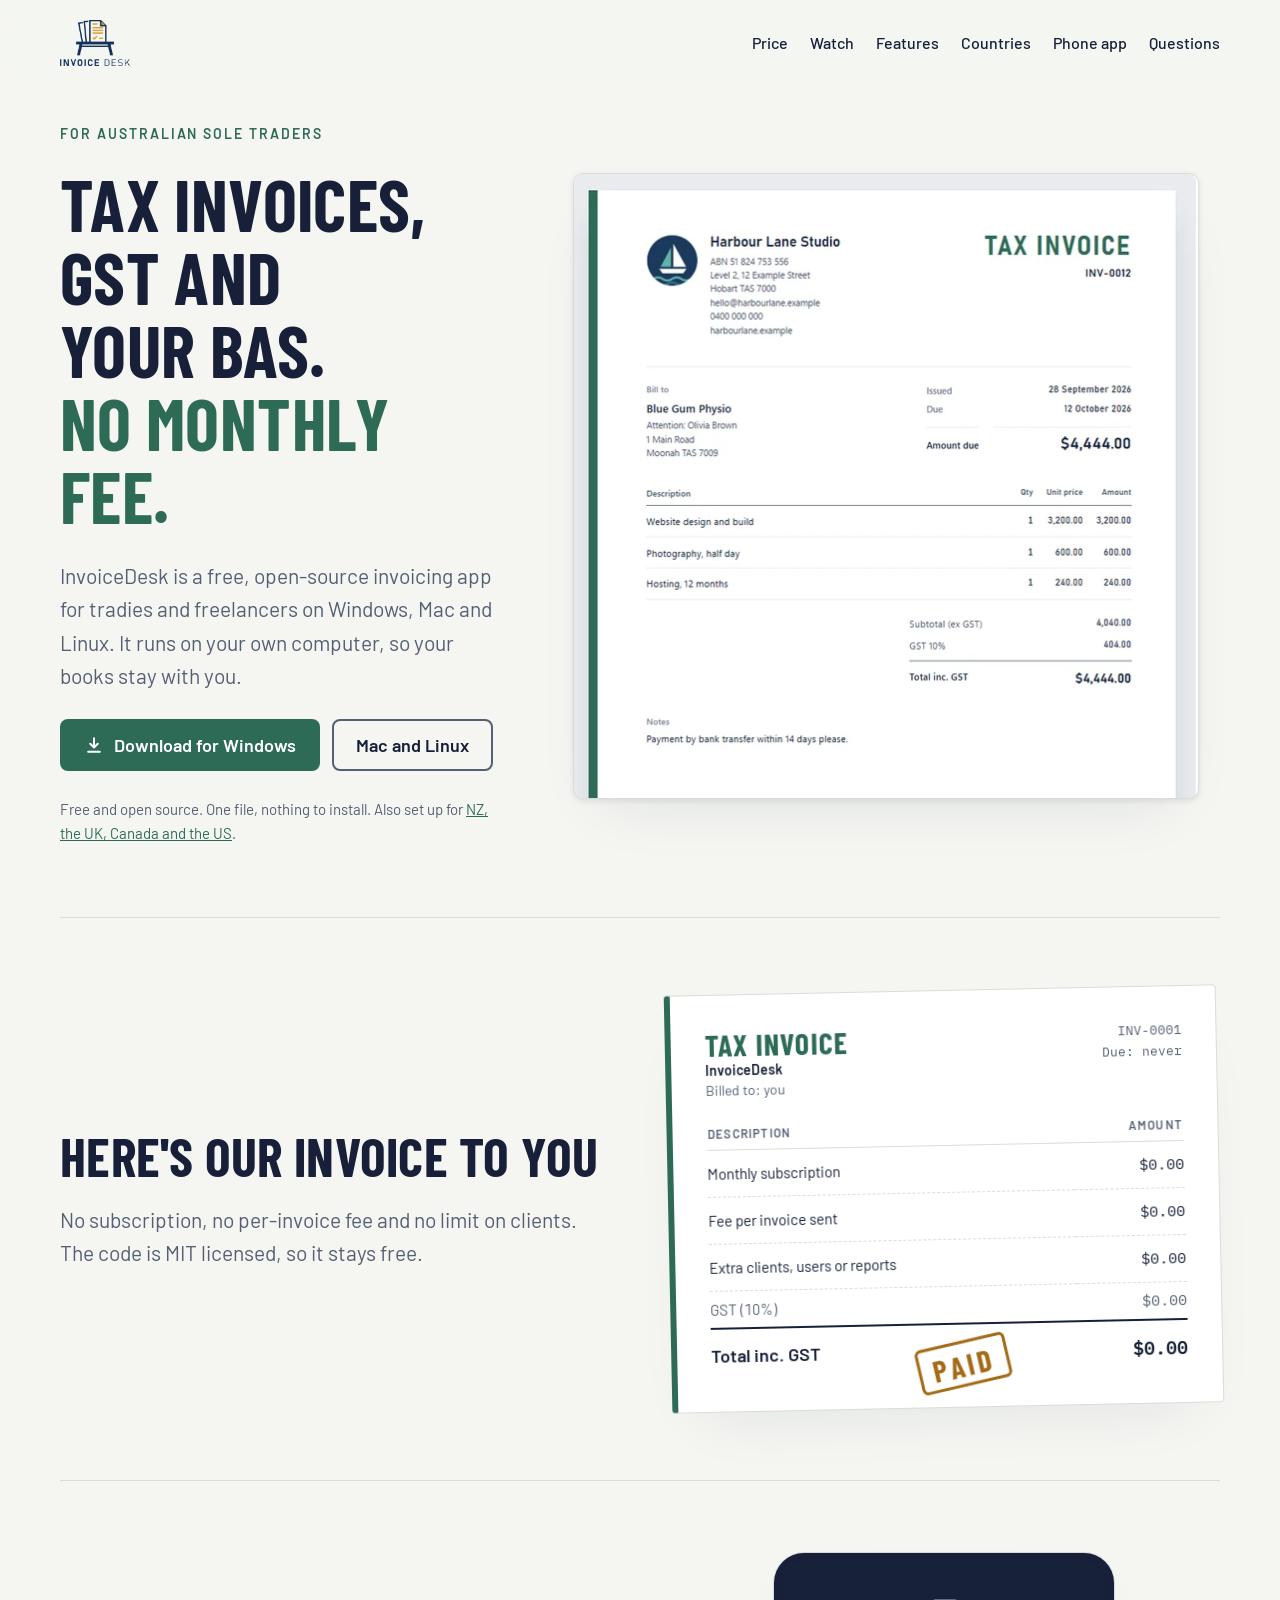
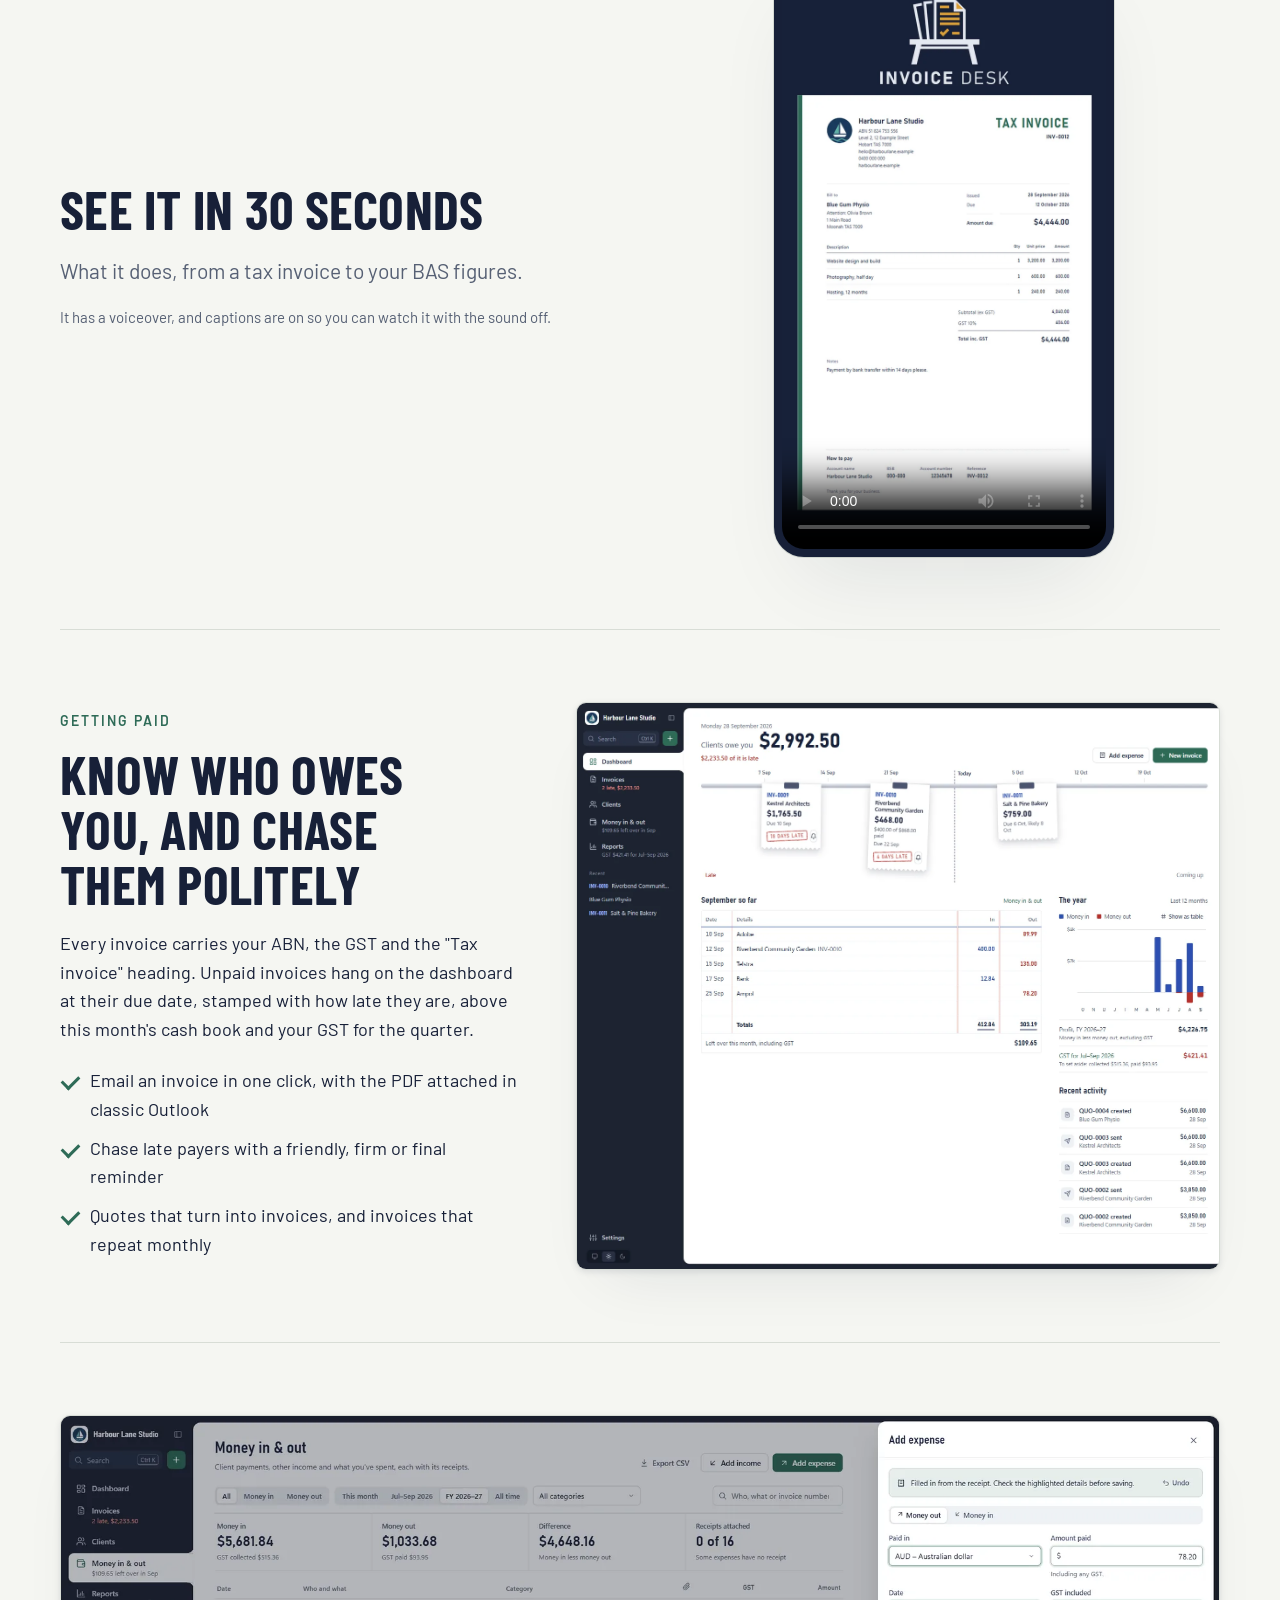
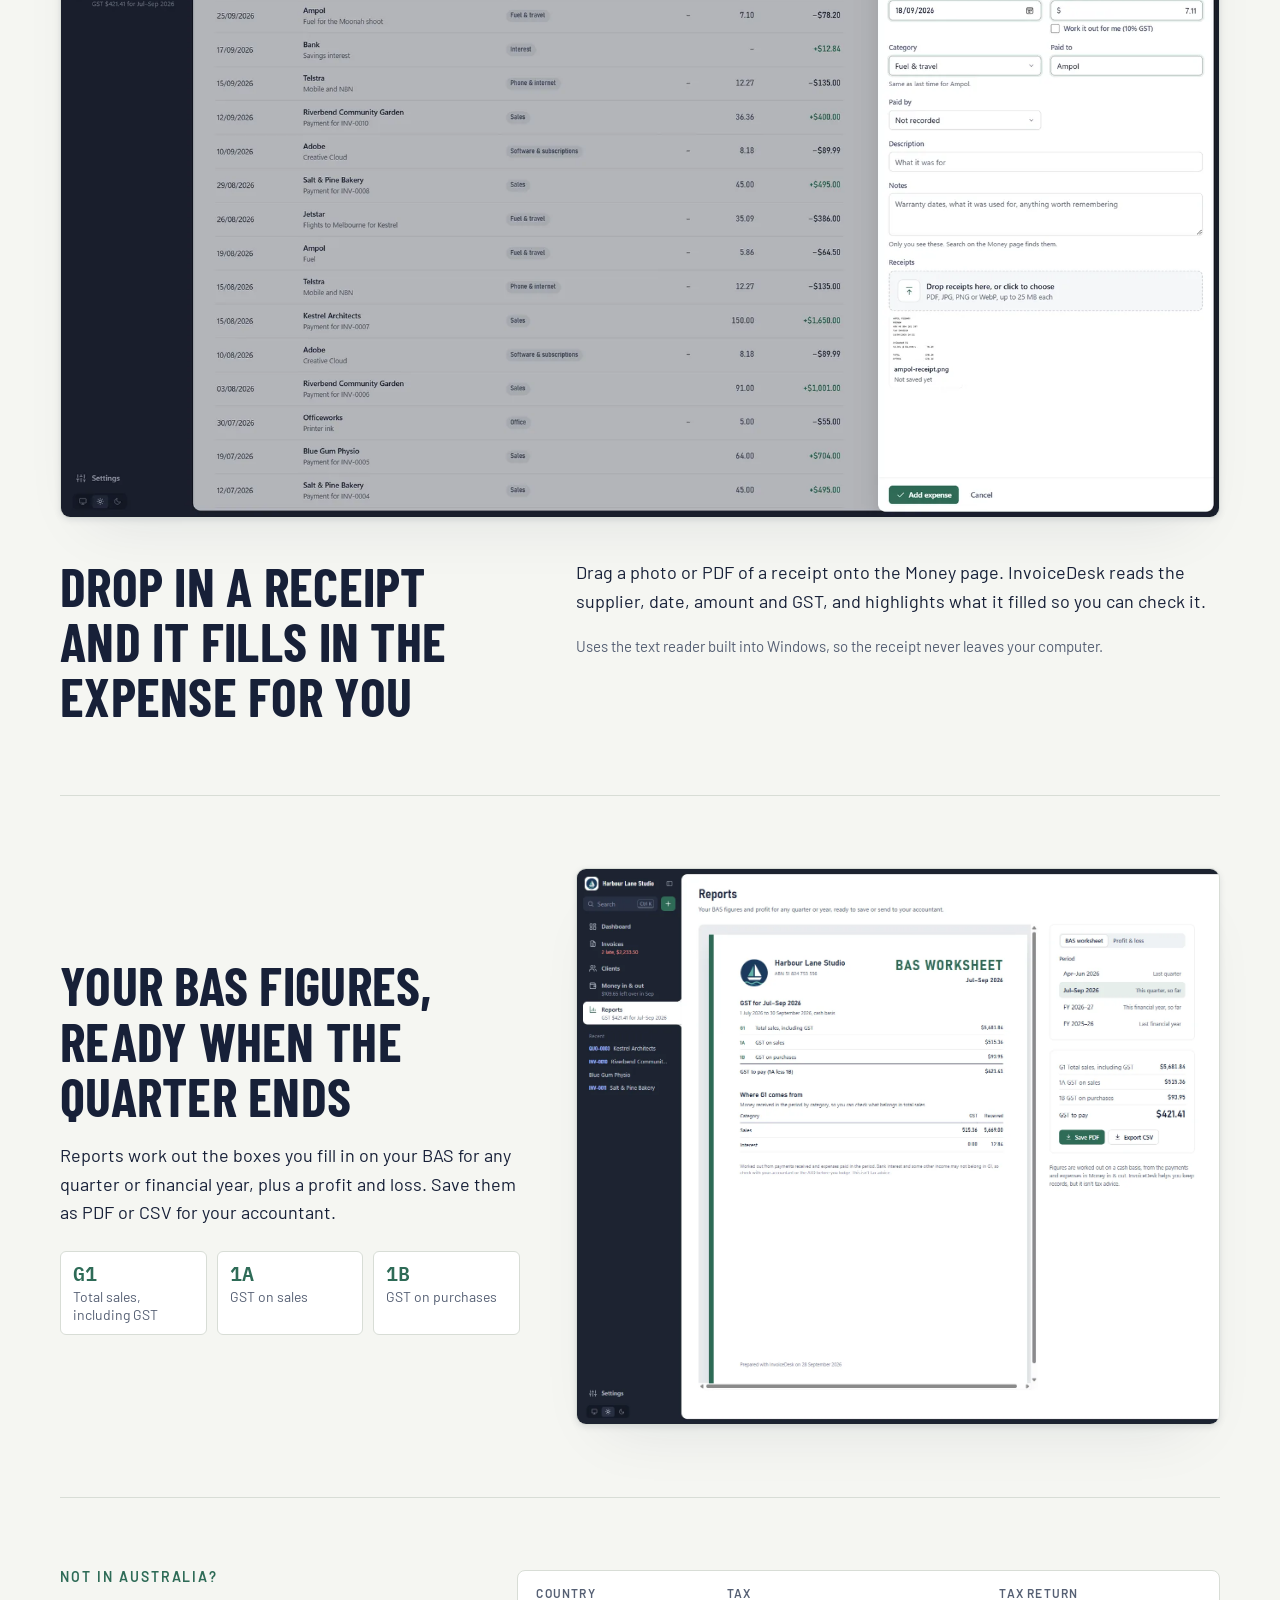
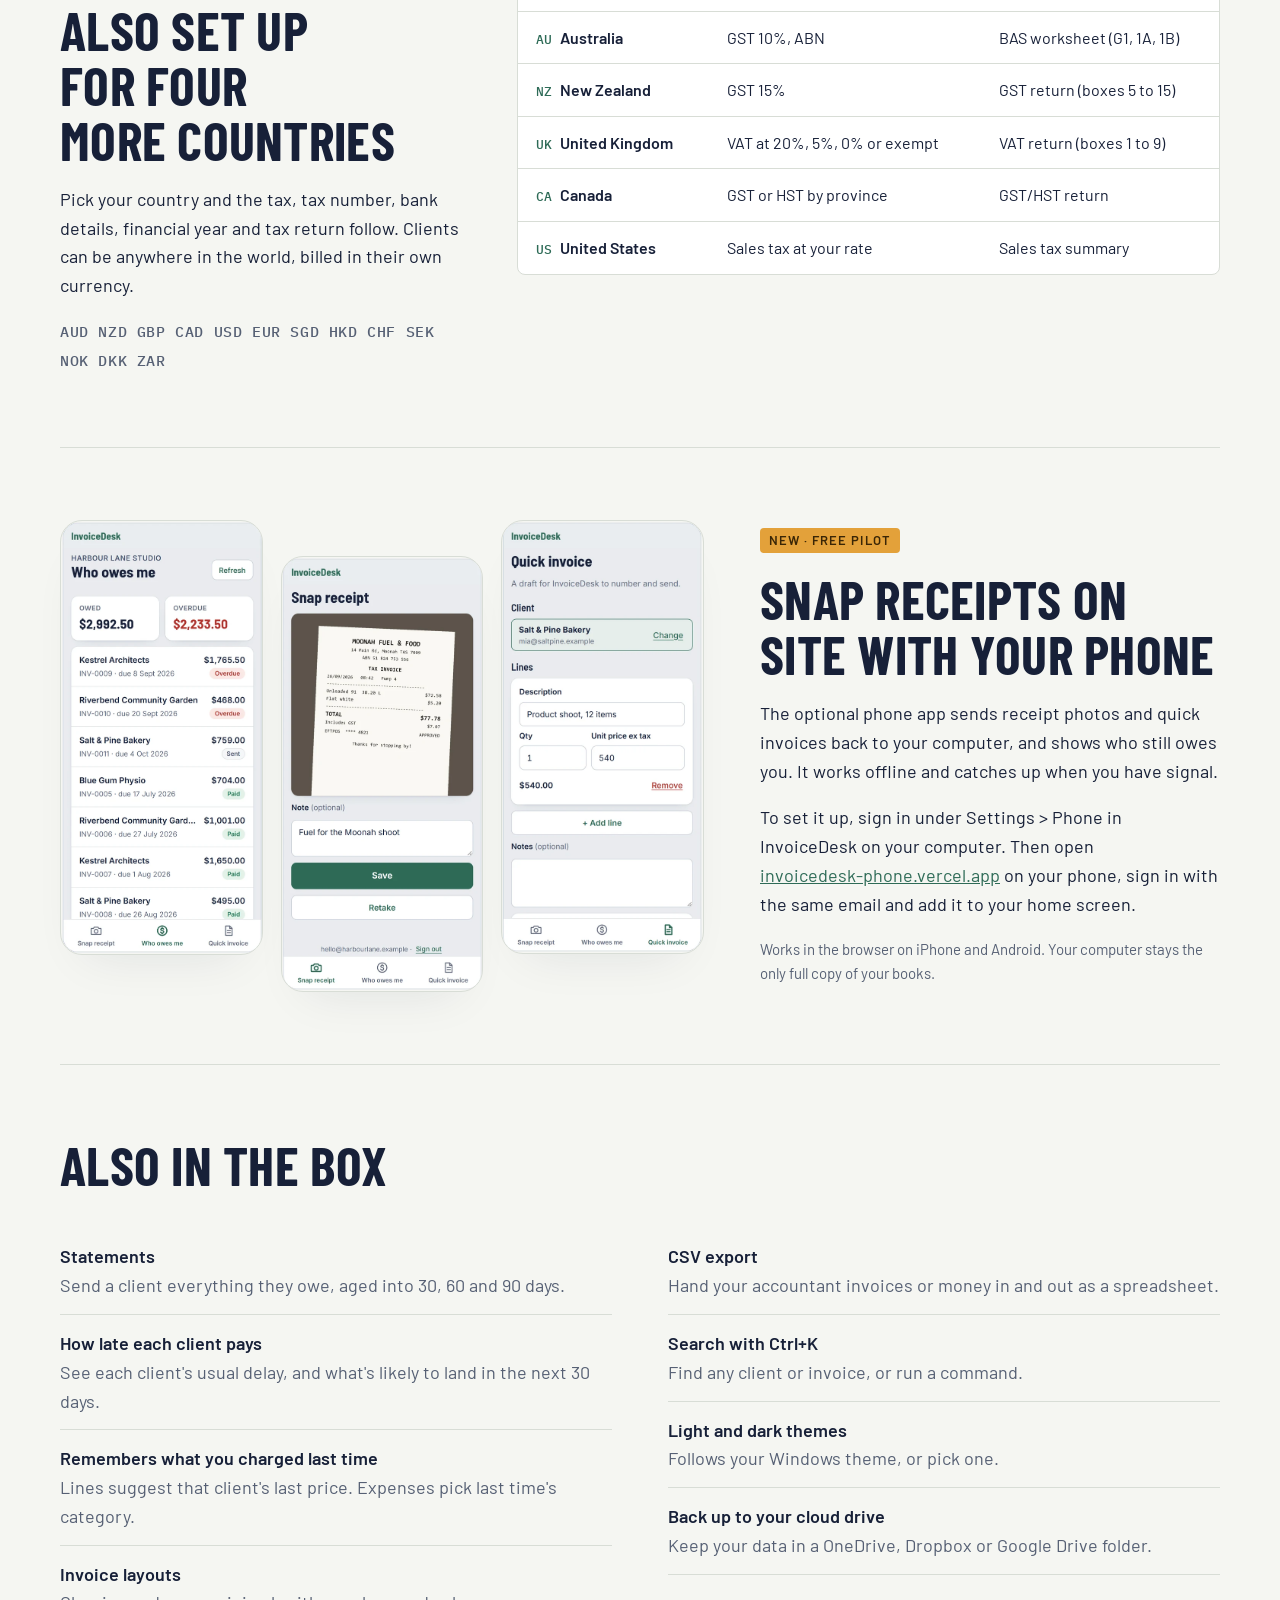
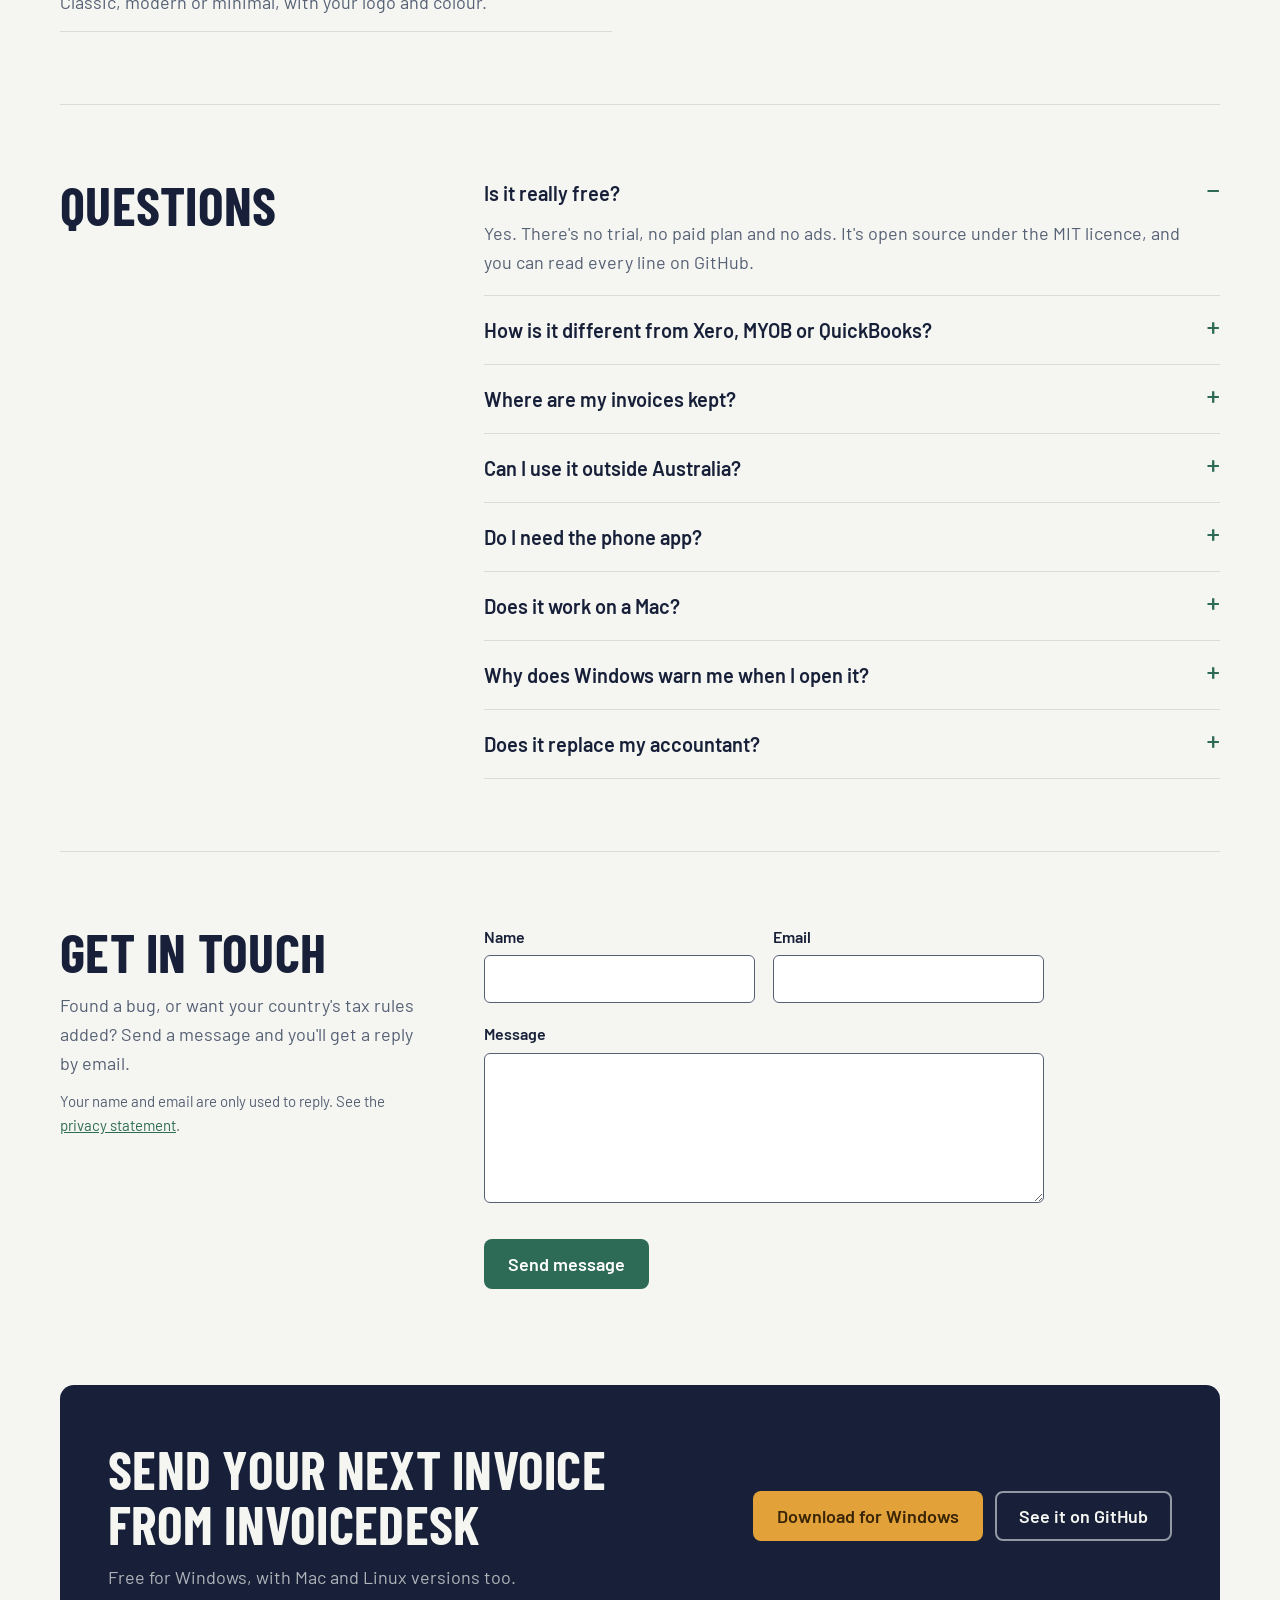
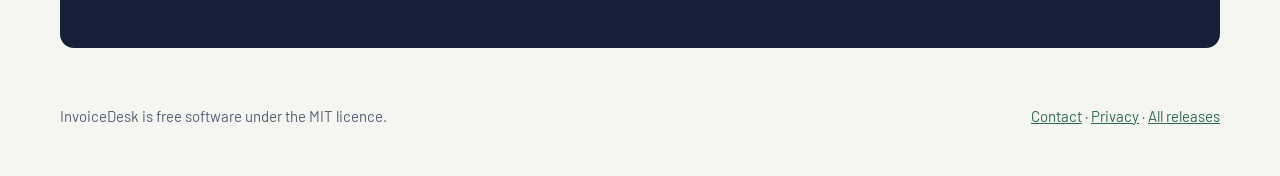
==== commit 45bd993e: "seo tags, sitemap, llms.txt and privacy page" ====
--- a/index.html
+++ b/index.html
@@ -3,16 +3,198 @@
 <head>
 <meta charset="utf-8">
 <meta name="viewport" content="width=device-width, initial-scale=1, viewport-fit=cover">
-<title>InvoiceDesk: free invoicing for sole traders</title>
+<title>InvoiceDesk: free invoice app for sole traders, GST and BAS</title>
 <meta name="description" content="Free invoicing app for sole traders in Australia, New Zealand, the UK, Canada and the US. Tax invoices, GST or VAT and your tax return figures, with no monthly fee.">
 <link rel="preconnect" href="https://fonts.googleapis.com">
 <link rel="preconnect" href="https://fonts.gstatic.com" crossorigin>
 <link rel="stylesheet" href="https://fonts.googleapis.com/css2?family=Barlow+Condensed:wght@600;700&family=Barlow:wght@400;500;600&family=IBM+Plex+Mono:wght@400;500;600&display=swap">
+<link rel="canonical" href="https://tdh1985.github.io/invoicedesk/">
+<meta name="robots" content="max-image-preview:large">
+<meta name="theme-color" content="#F5F6F2" media="(prefers-color-scheme: light)">
+<meta name="theme-color" content="#0E1424" media="(prefers-color-scheme: dark)">
 <link rel="icon" href="img/logo.png">
-<meta property="og:title" content="InvoiceDesk">
+<meta property="og:type" content="website">
+<meta property="og:site_name" content="InvoiceDesk">
+<meta property="og:locale" content="en_AU">
+<meta property="og:url" content="https://tdh1985.github.io/invoicedesk/">
+<meta property="og:title" content="InvoiceDesk: free invoicing for sole traders">
 <meta property="og:description" content="Free invoicing for sole traders. Tax invoices, GST and your BAS, with no monthly fee.">
 <meta property="og:image" content="https://tdh1985.github.io/invoicedesk/img/og.png">
+<meta property="og:image:width" content="1200">
+<meta property="og:image:height" content="630">
+<meta property="og:image:alt" content="InvoiceDesk: tax invoices, GST and your BAS with no monthly fee, beside the invoice editor">
 <meta name="twitter:card" content="summary_large_image">
+<meta name="twitter:image:alt" content="InvoiceDesk: tax invoices, GST and your BAS with no monthly fee, beside the invoice editor">
+<script type="application/ld+json">
+{
+ "@context": "https://schema.org",
+ "@graph": [
+  {
+   "@type": "Organization",
+   "@id": "https://tdh1985.github.io/invoicedesk/#org",
+   "name": "InvoiceDesk",
+   "url": "https://tdh1985.github.io/invoicedesk/",
+   "logo": "https://tdh1985.github.io/invoicedesk/img/logo.png",
+   "sameAs": [
+    "https://github.com/tdh1985/invoicedesk"
+   ]
+  },
+  {
+   "@type": "WebSite",
+   "@id": "https://tdh1985.github.io/invoicedesk/#website",
+   "url": "https://tdh1985.github.io/invoicedesk/",
+   "name": "InvoiceDesk",
+   "inLanguage": "en-AU",
+   "publisher": {
+    "@id": "https://tdh1985.github.io/invoicedesk/#org"
+   }
+  },
+  {
+   "@type": [
+    "WebPage",
+    "FAQPage"
+   ],
+   "@id": "https://tdh1985.github.io/invoicedesk/#page",
+   "url": "https://tdh1985.github.io/invoicedesk/",
+   "name": "InvoiceDesk: free invoice app for sole traders, GST and BAS",
+   "description": "Free invoicing app for sole traders in Australia, New Zealand, the UK, Canada and the US. Tax invoices, GST or VAT and your tax return figures, with no monthly fee.",
+   "inLanguage": "en-AU",
+   "dateModified": "2026-09-28",
+   "isPartOf": {
+    "@id": "https://tdh1985.github.io/invoicedesk/#website"
+   },
+   "about": {
+    "@id": "https://tdh1985.github.io/invoicedesk/#app"
+   },
+   "primaryImageOfPage": "https://tdh1985.github.io/invoicedesk/img/og.png",
+   "mainEntity": [
+    {
+     "@type": "Question",
+     "name": "Is it really free?",
+     "acceptedAnswer": {
+      "@type": "Answer",
+      "text": "Yes. There's no trial, no paid plan and no ads. It's open source under the MIT licence, and you can read every line on GitHub."
+     }
+    },
+    {
+     "@type": "Question",
+     "name": "How is it different from Xero, MYOB or QuickBooks?",
+     "acceptedAnswer": {
+      "@type": "Answer",
+      "text": "Those are monthly subscriptions that run online, with extras like bank feeds and payroll. InvoiceDesk is free, keeps your books on your own computer and sticks to invoices, quotes, expenses and your GST. If you need payroll or bank feeds, one of those is the better fit."
+     }
+    },
+    {
+     "@type": "Question",
+     "name": "Where are my invoices kept?",
+     "acceptedAnswer": {
+      "@type": "Answer",
+      "text": "In a folder on your own computer. Nothing goes online unless you sign in to the phone app, and then only your open invoices, recent payments and client names are shared with your phone."
+     }
+    },
+    {
+     "@type": "Question",
+     "name": "Can I use it outside Australia?",
+     "acceptedAnswer": {
+      "@type": "Answer",
+      "text": "Yes. It has built-in tax rules for New Zealand, the UK, Canada and the US as well, and you can bill clients in any country in 13 currencies. Quebec QST and the provincial sales taxes in BC, Saskatchewan and Manitoba aren't covered yet."
+     }
+    },
+    {
+     "@type": "Question",
+     "name": "Do I need the phone app?",
+     "acceptedAnswer": {
+      "@type": "Answer",
+      "text": "No. It's an optional extra and the desktop app does everything on its own. If you want it, sign in under Settings > Phone on your computer, then open invoicedesk-phone.vercel.app on your phone and sign in with the same email. It's free while it's a pilot."
+     }
+    },
+    {
+     "@type": "Question",
+     "name": "Does it work on a Mac?",
+     "acceptedAnswer": {
+      "@type": "Answer",
+      "text": "There's a Mac version marked as a preview, and a Linux version too. Receipt scanning is Windows only for now."
+     }
+    },
+    {
+     "@type": "Question",
+     "name": "Why does Windows warn me when I open it?",
+     "acceptedAnswer": {
+      "@type": "Answer",
+      "text": "The Windows download isn't code-signed yet, so SmartScreen may say it protected your PC. Click More info, then Run anyway. The code is on GitHub if you want to check it first."
+     }
+    },
+    {
+     "@type": "Question",
+     "name": "Does it replace my accountant?",
+     "acceptedAnswer": {
+      "@type": "Answer",
+      "text": "No. It keeps your records and works out your GST figures, but it isn't tax advice. Check your BAS with your accountant or the ATO if you're unsure."
+     }
+    }
+   ]
+  },
+  {
+   "@type": "SoftwareApplication",
+   "@id": "https://tdh1985.github.io/invoicedesk/#app",
+   "name": "InvoiceDesk",
+   "url": "https://tdh1985.github.io/invoicedesk/",
+   "description": "Free invoicing app for sole traders in Australia, New Zealand, the UK, Canada and the US. Tax invoices, GST or VAT and your tax return figures, with no monthly fee.",
+   "applicationCategory": "BusinessApplication",
+   "applicationSubCategory": "Invoicing",
+   "operatingSystem": "Windows 10, Windows 11, macOS, Linux",
+   "softwareVersion": "1.6.1",
+   "downloadUrl": "https://github.com/tdh1985/invoicedesk/releases/latest",
+   "releaseNotes": "https://github.com/tdh1985/invoicedesk/releases",
+   "license": "https://opensource.org/licenses/MIT",
+   "isAccessibleForFree": true,
+   "offers": {
+    "@type": "Offer",
+    "price": "0",
+    "priceCurrency": "AUD"
+   },
+   "countriesSupported": "AU, NZ, GB, CA, US",
+   "inLanguage": "en",
+   "featureList": [
+    "Tax invoices with GST, VAT or sales tax",
+    "Quotes that turn into invoices",
+    "Repeating invoices",
+    "Payment reminders and client statements",
+    "Receipt scanning on Windows",
+    "BAS worksheet and tax return figures for Australia, New Zealand, the UK, Canada and the US",
+    "Profit and loss reports as PDF or CSV",
+    "Billing in 13 currencies",
+    "Optional phone app for receipts and quick invoices"
+   ],
+   "image": "https://tdh1985.github.io/invoicedesk/img/og.png",
+   "screenshot": [
+    "https://tdh1985.github.io/invoicedesk/img/invoice-preview.webp",
+    "https://tdh1985.github.io/invoicedesk/img/dashboard.webp",
+    "https://tdh1985.github.io/invoicedesk/img/receipt-scan.webp",
+    "https://tdh1985.github.io/invoicedesk/img/reports.webp"
+   ],
+   "publisher": {
+    "@id": "https://tdh1985.github.io/invoicedesk/#org"
+   },
+   "sameAs": [
+    "https://github.com/tdh1985/invoicedesk"
+   ]
+  },
+  {
+   "@type": "VideoObject",
+   "@id": "https://tdh1985.github.io/invoicedesk/#video",
+   "name": "InvoiceDesk in 30 seconds",
+   "description": "What InvoiceDesk does, from a tax invoice to your BAS figures.",
+   "thumbnailUrl": "https://tdh1985.github.io/invoicedesk/img/promo-poster.webp",
+   "contentUrl": "https://tdh1985.github.io/invoicedesk/img/promo.mp4",
+   "uploadDate": "2026-09-27T12:00:00+10:00",
+   "duration": "PT31S",
+   "inLanguage": "en-AU",
+   "transcript": "Still paying every month, just to send invoices? InvoiceDesk is free. Proper tax invoices, with your ABN and GST, done in a minute. Snap your receipts on site with your phone, and sort 'em out back at your desk. And come BAS time, it does the figures for you. G1, 1A and 1B, all worked out. InvoiceDesk. Free, no monthly fee. Grab it today."
+  }
+ ]
+}
+</script>
 <style>
 :root {
   --paper: #F5F6F2;
@@ -333,7 +515,7 @@
       <div class="hero-copy">
         <span class="eyebrow">For Australian sole traders</span>
         <h1>Tax invoices, GST and your BAS. <span class="dim">No monthly fee.</span></h1>
-        <p class="lede">InvoiceDesk is a free invoicing app for tradies and freelancers. It runs on your own computer, so your books stay with you.</p>
+        <p class="lede">InvoiceDesk is a free, open-source invoicing app for tradies and freelancers on Windows, Mac and Linux. It runs on your own computer, so your books stay with you.</p>
         <p class="phone-note">InvoiceDesk runs on your computer. Open this page on it to download.</p>
         <div class="actions">
           <a class="btn primary" href="https://github.com/tdh1985/invoicedesk/releases/latest/download/InvoiceDesk.exe">
@@ -345,7 +527,7 @@
         <p class="fine">Free and open source. One file, nothing to install. Also set up for <a href="#countries">NZ, the UK, Canada and the US</a>.</p>
       </div>
       <div class="hero-visual">
-        <img class="shot" src="img/invoice-preview.webp" width="626" height="626" alt="A tax invoice made in InvoiceDesk for Blue Gum Physio, with the ABN, three lines of work, GST of $404.00 and a total of $4,444.00">
+        <img class="shot" src="img/invoice-preview.webp" width="626" height="626" fetchpriority="high" alt="A tax invoice made in InvoiceDesk for Blue Gum Physio, with the ABN, three lines of work, GST of $404.00 and a total of $4,444.00">
       </div>
     </section>
 
@@ -402,7 +584,7 @@
           <li>Quotes that turn into invoices, and invoices that repeat monthly</li>
         </ul>
       </div>
-      <img class="shot" src="img/dashboard.webp" width="1470" height="1295" alt="The dashboard showing $2,992.50 owed by clients, two invoices stamped late on a rail of due dates, and September's cash book">
+      <img class="shot" src="img/dashboard.webp" loading="lazy" width="1470" height="1295" alt="The dashboard showing $2,992.50 owed by clients, two invoices stamped late on a rail of due dates, and September's cash book">
     </section>
 
     <section class="feature wide">
@@ -411,7 +593,7 @@
         <p>Drag a photo or PDF of a receipt onto the Money page. InvoiceDesk reads the supplier, date, amount and GST, and highlights what it filled so you can check it.</p>
         <p class="fine">Uses the text reader built into Windows, so the receipt never leaves your computer.</p>
       </div>
-      <img class="shot" src="img/receipt-scan.webp" width="1800" height="1090" alt="An Ampol fuel receipt dropped onto a new expense, with the amount, GST, date and supplier filled in">
+      <img class="shot" src="img/receipt-scan.webp" loading="lazy" width="1800" height="1090" alt="An Ampol fuel receipt dropped onto a new expense, with the amount, GST, date and supplier filled in">
     </section>
 
     <section class="feature">
@@ -424,7 +606,7 @@
           <div><b>1B</b><span>GST on purchases</span></div>
         </div>
       </div>
-      <img class="shot" src="img/reports.webp" width="1500" height="1295" alt="The BAS worksheet for July to September 2026: G1 $5,681.84, 1A $515.36, 1B $93.95, GST to pay $421.41">
+      <img class="shot" src="img/reports.webp" loading="lazy" width="1500" height="1295" alt="The BAS worksheet for July to September 2026: G1 $5,681.84, 1A $515.36, 1B $93.95, GST to pay $421.41">
     </section>
 
     <section class="countries" id="countries">
@@ -457,9 +639,9 @@
         <p class="fine">Works in the browser on iPhone and Android. Your computer stays the only full copy of your books.</p>
       </div>
       <div class="phones" tabindex="0" role="region" aria-label="Phone app screens">
-        <img src="img/phone-owes.webp" width="527" height="1136" alt="Phone screen listing who owes you: $2,992.50 owed, $2,233.50 overdue">
-        <img src="img/phone-snap.webp" width="525" height="1136" alt="Phone screen with a photo of a fuel receipt and a note">
-        <img src="img/phone-quick.webp" width="528" height="1136" alt="Phone screen starting a quick invoice for Salt and Pine Bakery">
+        <img src="img/phone-owes.webp" loading="lazy" width="527" height="1136" alt="Phone screen listing who owes you: $2,992.50 owed, $2,233.50 overdue">
+        <img src="img/phone-snap.webp" loading="lazy" width="525" height="1136" alt="Phone screen with a photo of a fuel receipt and a note">
+        <img src="img/phone-quick.webp" loading="lazy" width="528" height="1136" alt="Phone screen starting a quick invoice for Salt and Pine Bakery">
       </div>
     </section>
 
@@ -483,6 +665,10 @@
         <details open>
           <summary>Is it really free?</summary>
           <p>Yes. There's no trial, no paid plan and no ads. It's open source under the MIT licence, and you can read every line on GitHub.</p>
+        </details>
+        <details>
+          <summary>How is it different from Xero, MYOB or QuickBooks?</summary>
+          <p>Those are monthly subscriptions that run online, with extras like bank feeds and payroll. InvoiceDesk is free, keeps your books on your own computer and sticks to invoices, quotes, expenses and your GST. If you need payroll or bank feeds, one of those is the better fit.</p>
         </details>
         <details>
           <summary>Where are my invoices kept?</summary>
@@ -501,6 +687,10 @@
           <p>There's a Mac version marked as a preview, and a Linux version too. Receipt scanning is Windows only for now.</p>
         </details>
         <details>
+          <summary>Why does Windows warn me when I open it?</summary>
+          <p>The Windows download isn't code-signed yet, so SmartScreen may say it protected your PC. Click More info, then Run anyway. The code is on GitHub if you want to check it first.</p>
+        </details>
+        <details>
           <summary>Does it replace my accountant?</summary>
           <p>No. It keeps your records and works out your GST figures, but it isn't tax advice. Check your BAS with your accountant or the ATO if you're unsure.</p>
         </details>
@@ -511,6 +701,7 @@
       <div class="contact-copy">
         <h2 id="contact-title">Get in touch</h2>
         <p>Found a bug, or want your country's tax rules added? Send a message and you'll get a reply by email.</p>
+        <p class="fine">Your name and email are only used to reply. See the <a href="privacy.html">privacy statement</a>.</p>
       </div>
       <form id="contact-form" novalidate>
         <div class="pair">
@@ -549,7 +740,7 @@
 
   <footer>
     <span>InvoiceDesk is free software under the MIT licence.</span>
-    <span><a href="#contact">Contact</a> · <a href="https://github.com/tdh1985/invoicedesk/releases">All releases</a></span>
+    <span><a href="#contact">Contact</a> · <a href="privacy.html">Privacy</a> · <a href="https://github.com/tdh1985/invoicedesk/releases">All releases</a></span>
   </footer>
 </div>
 
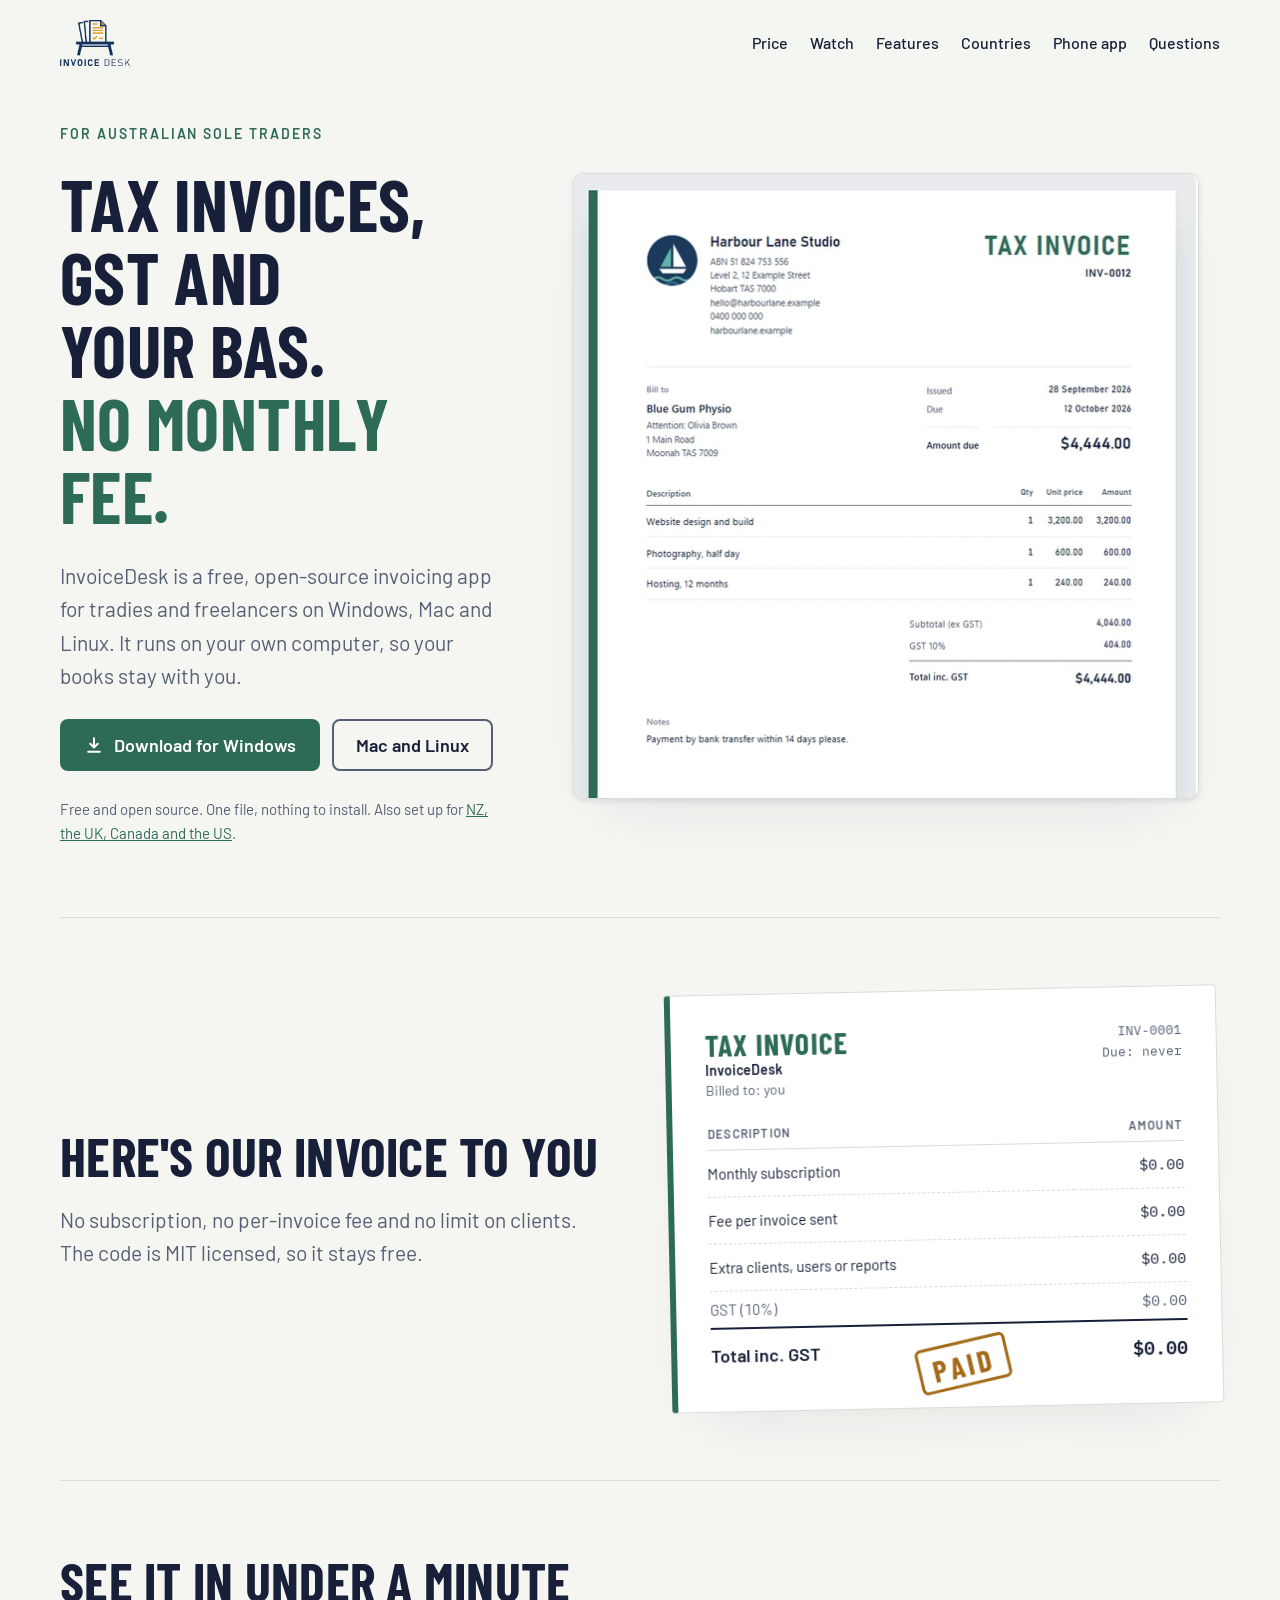
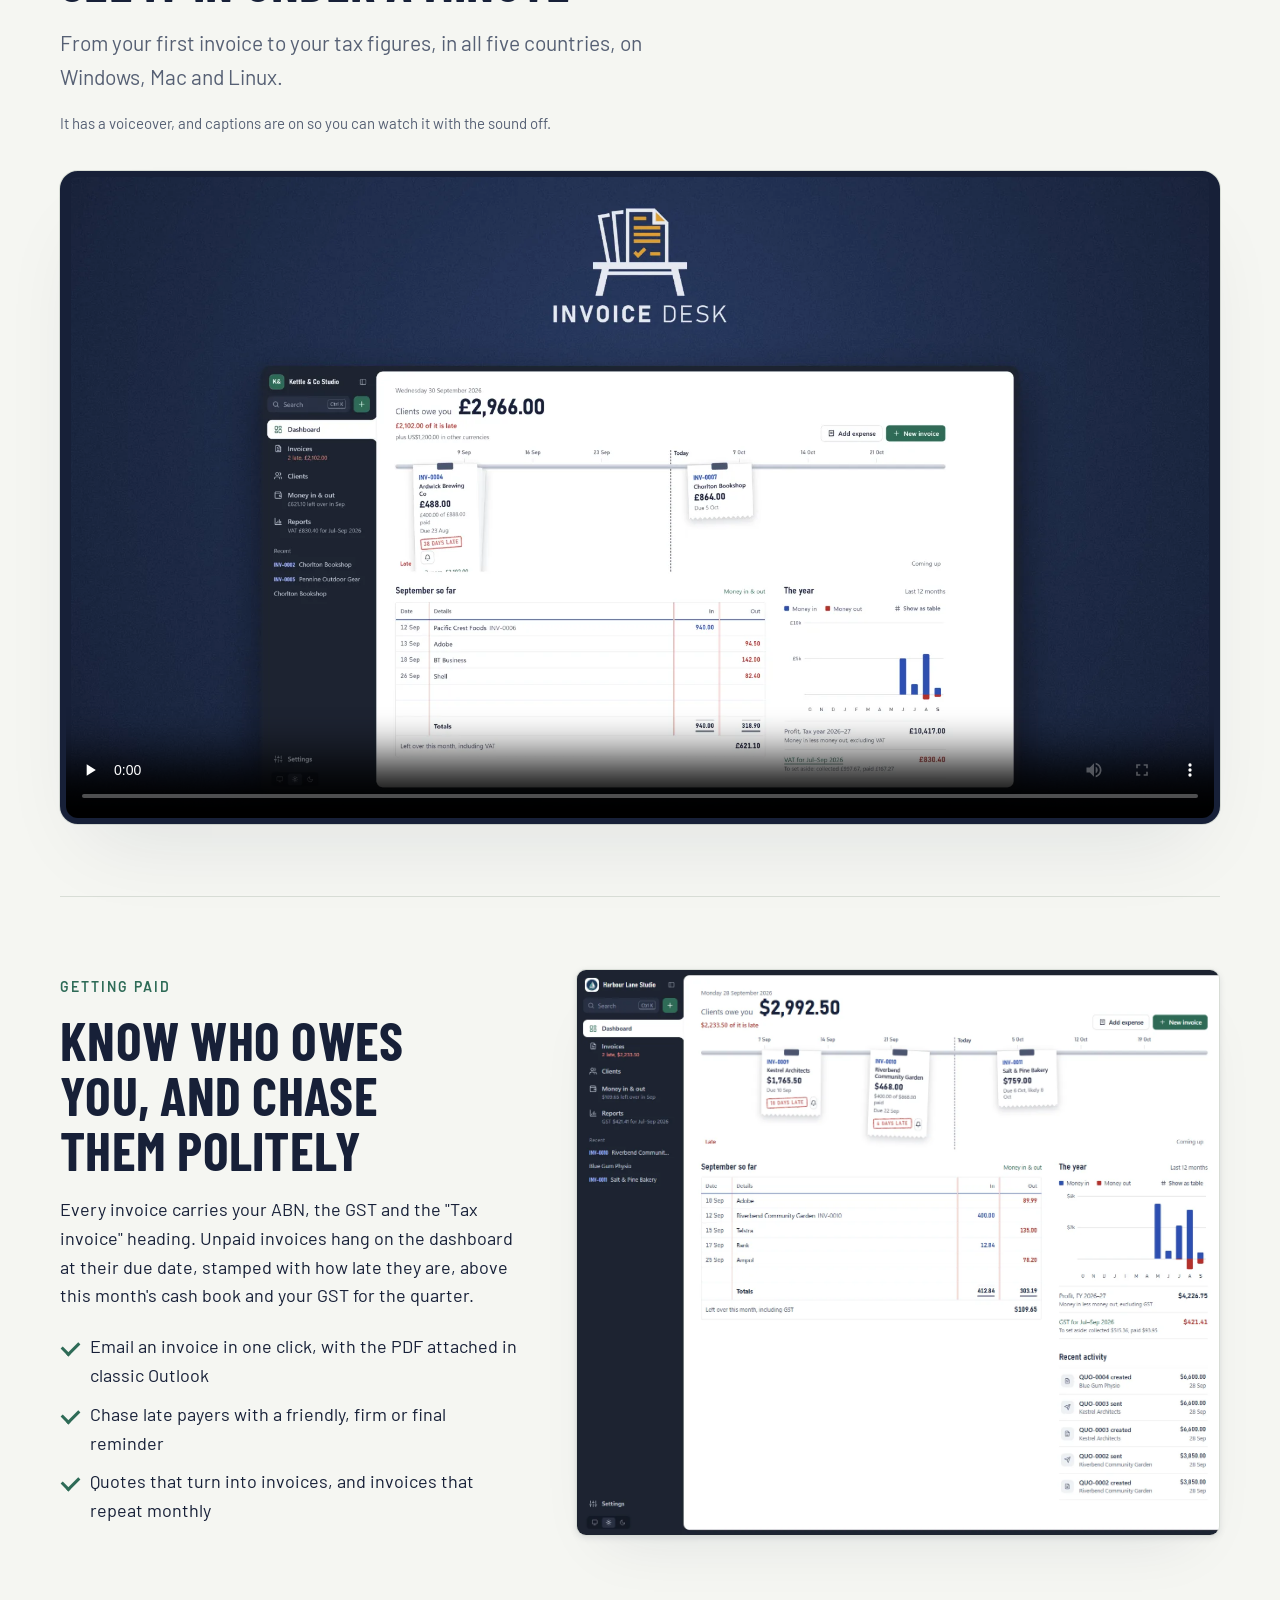
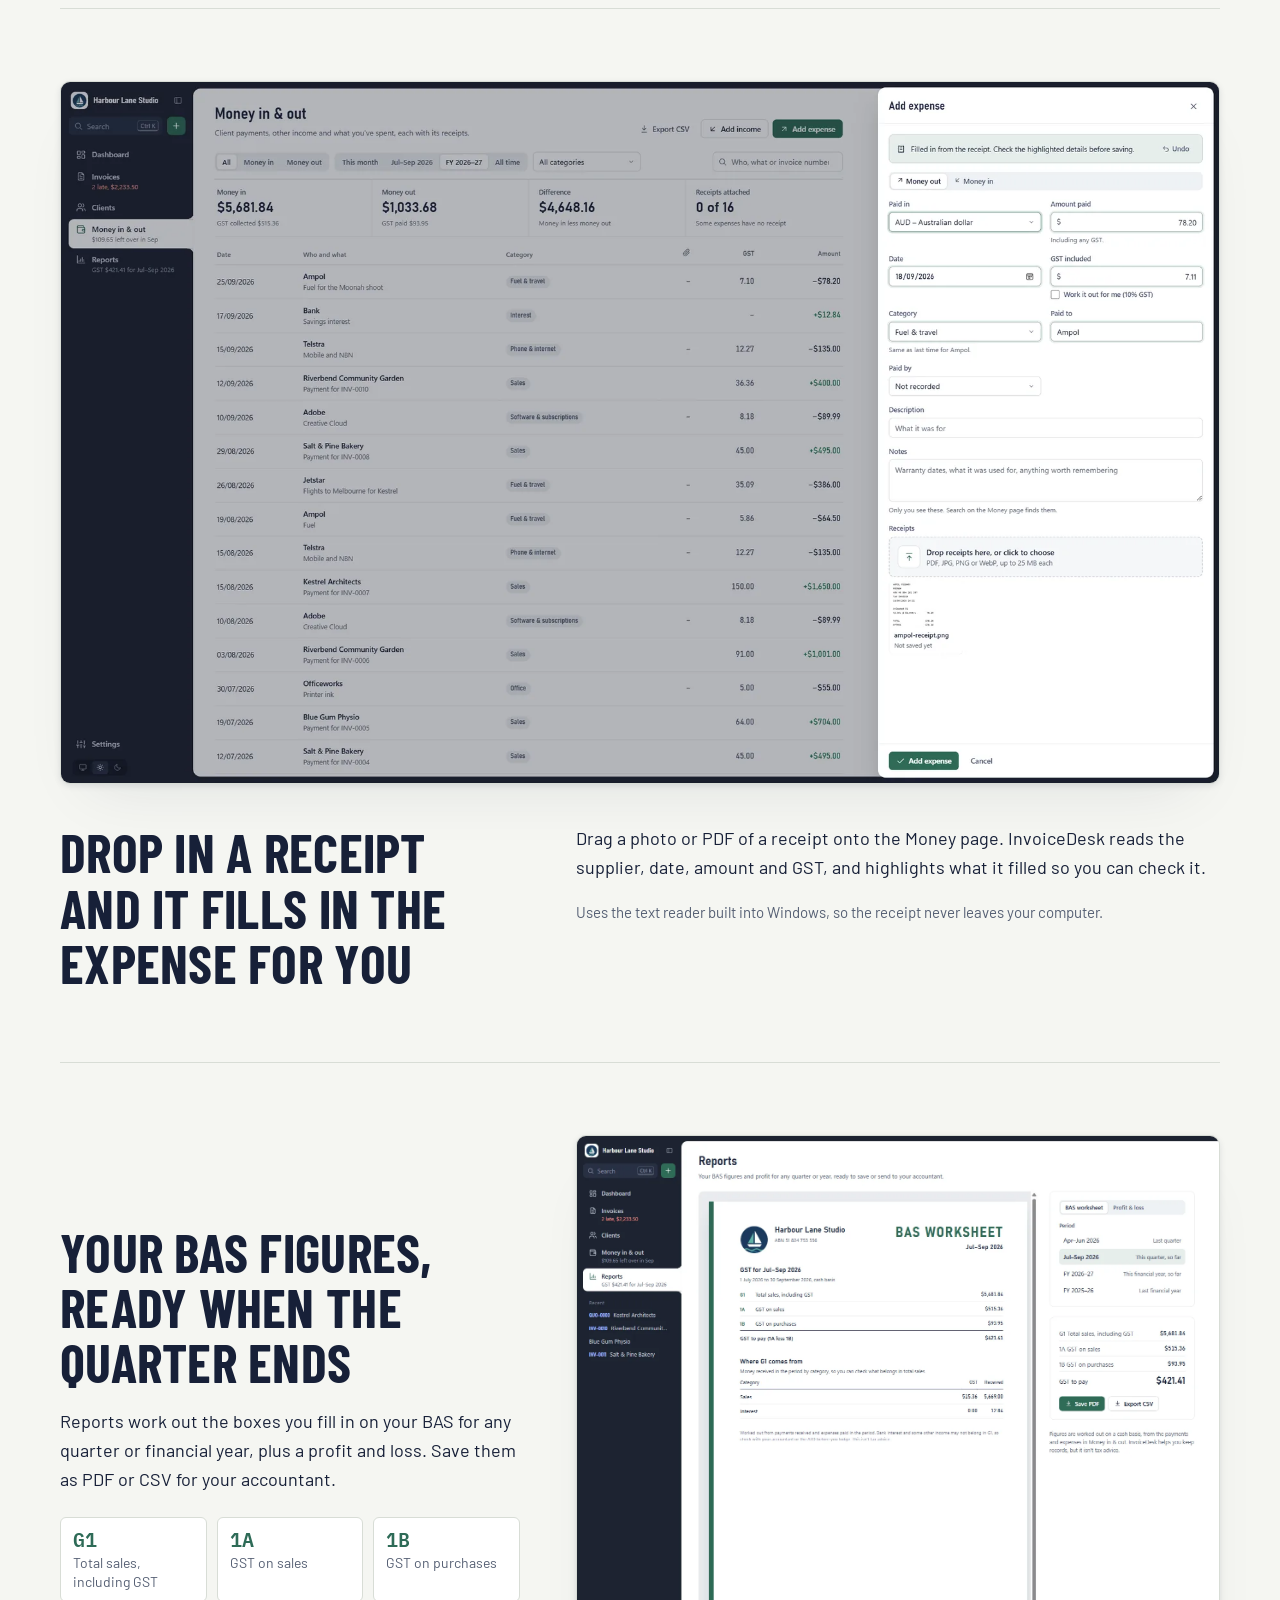
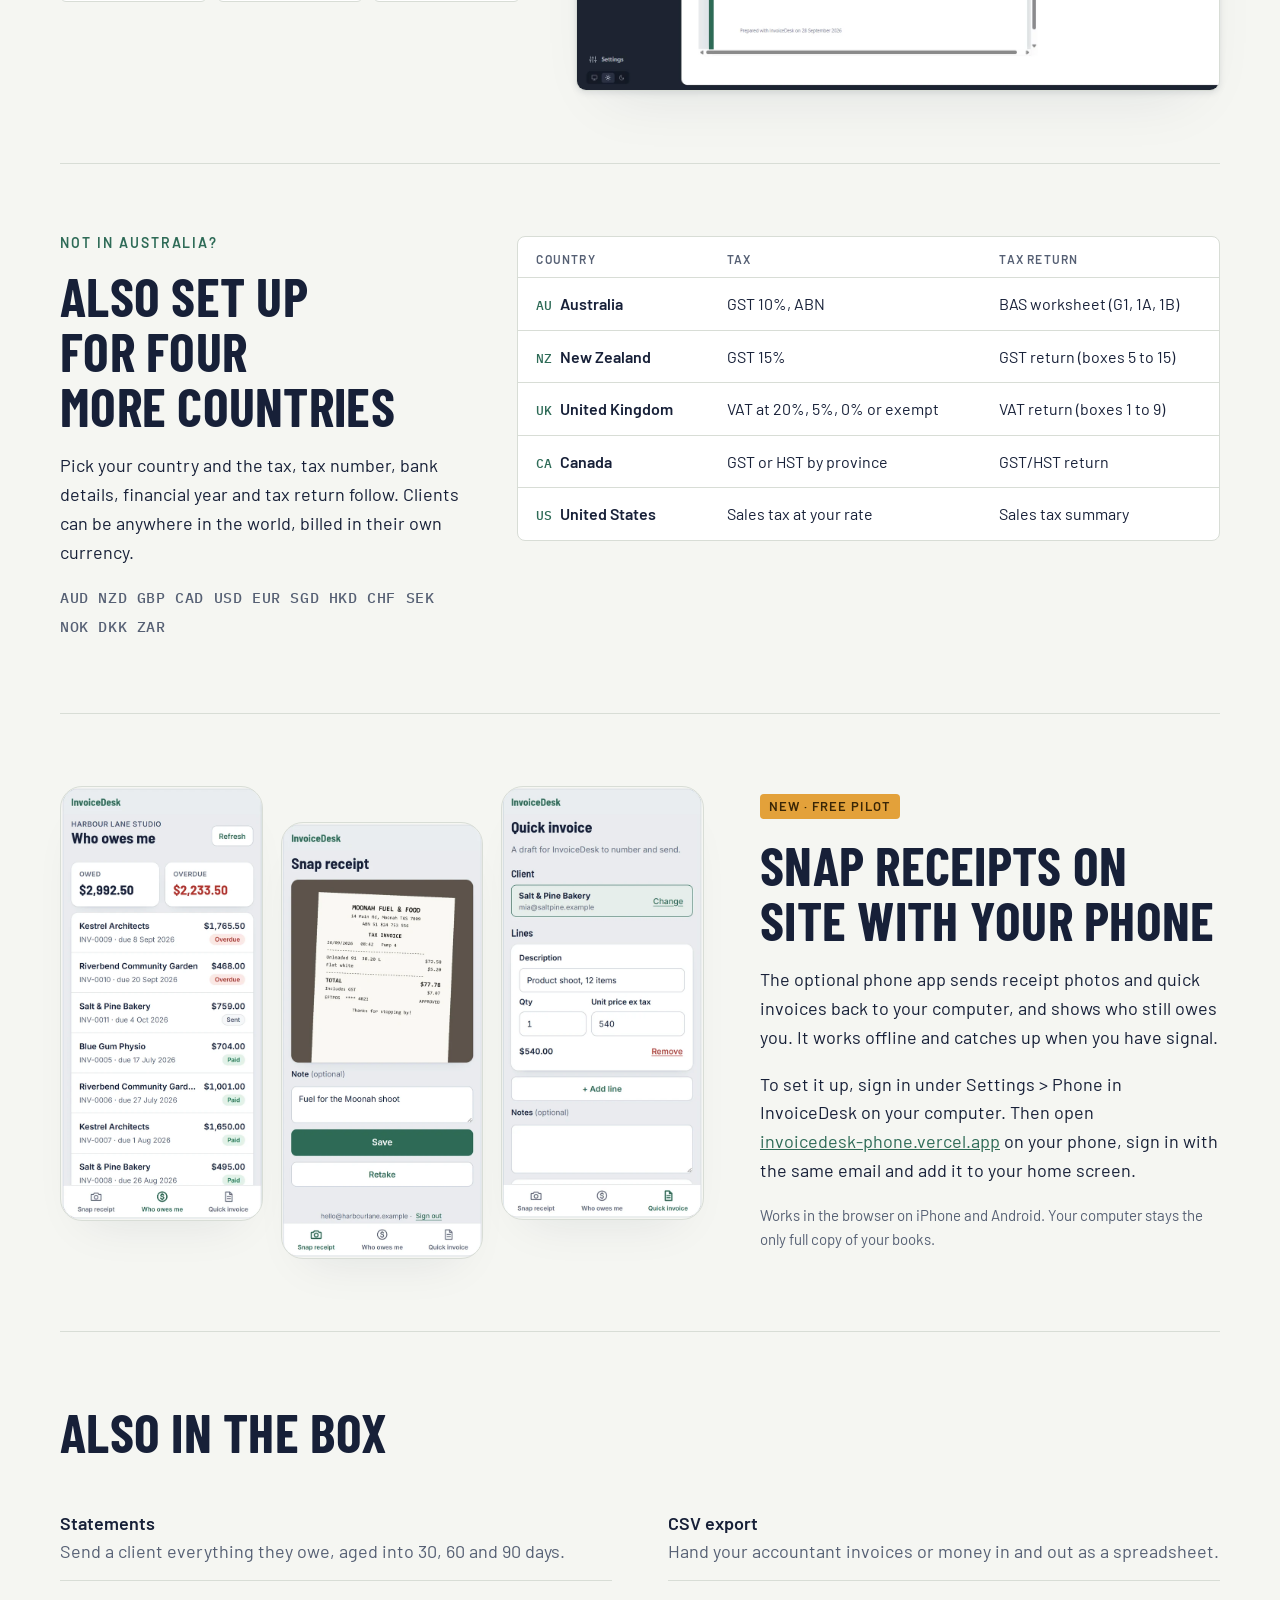
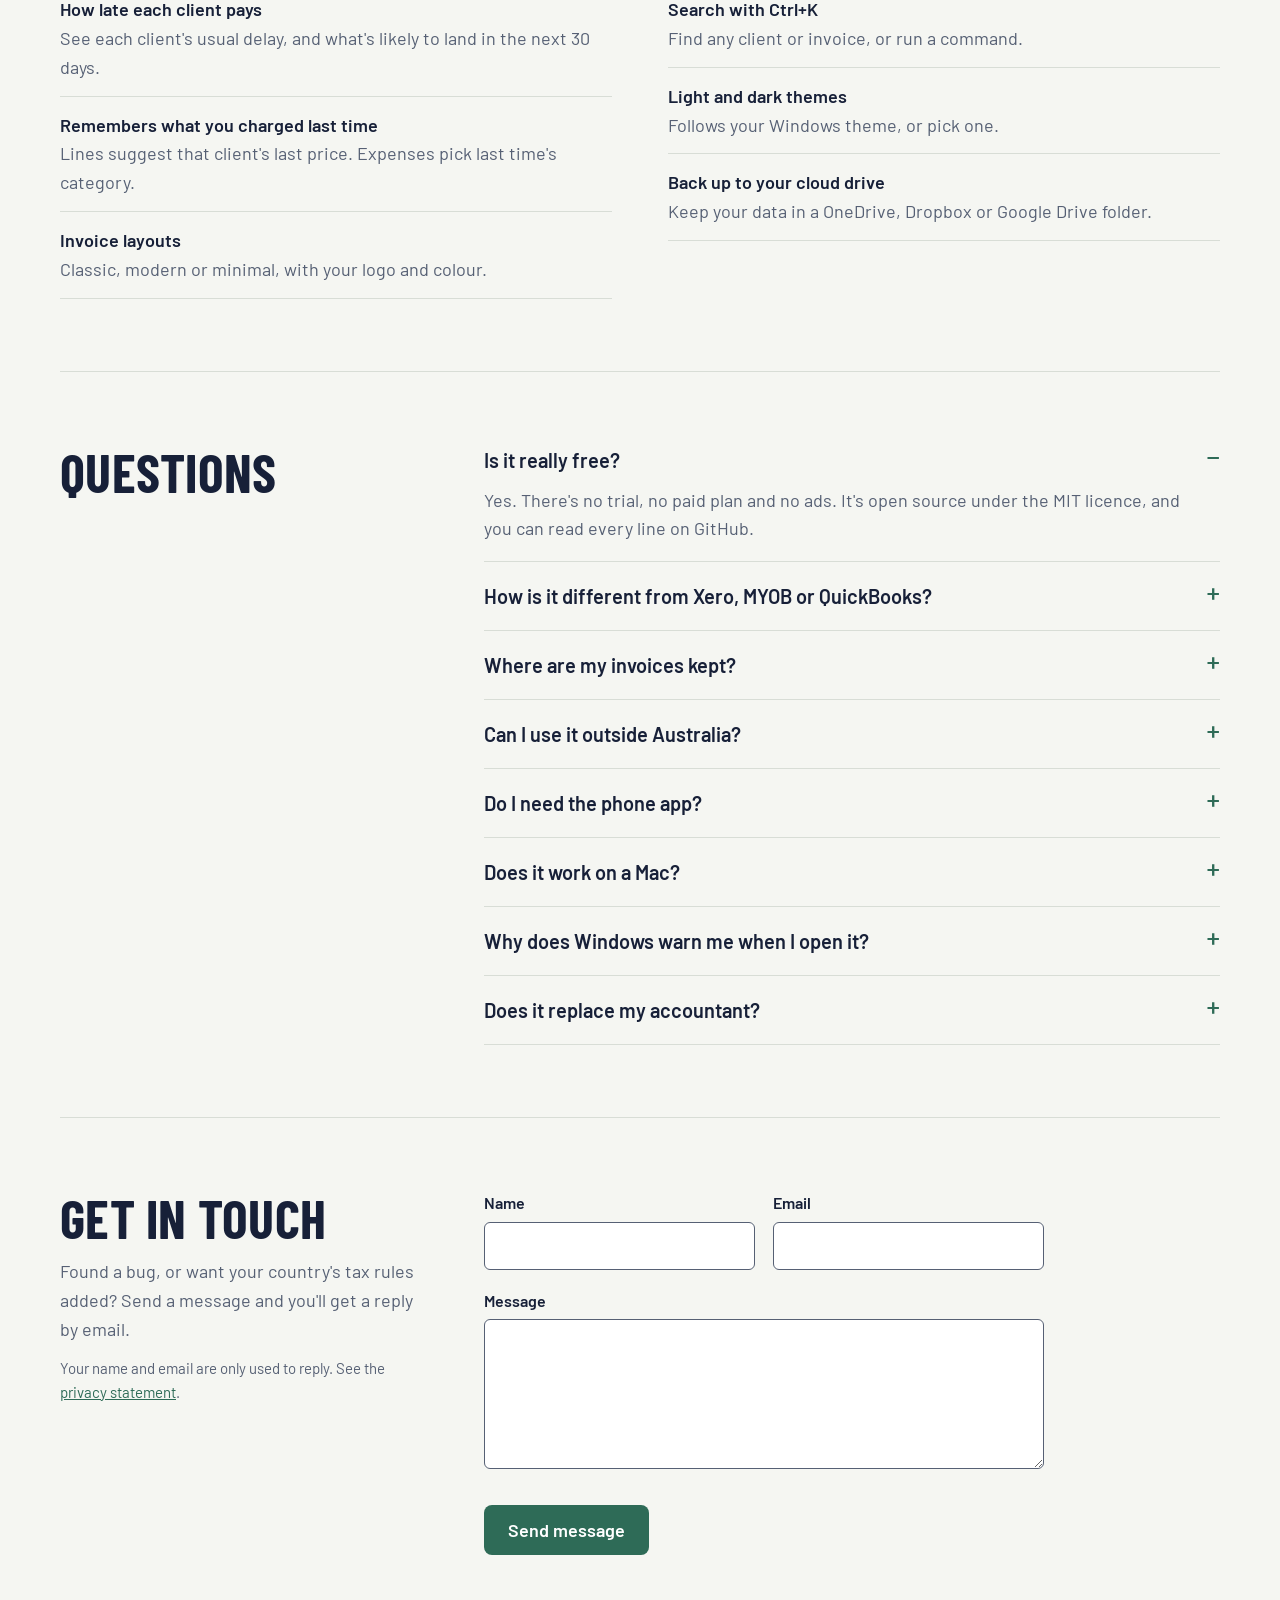
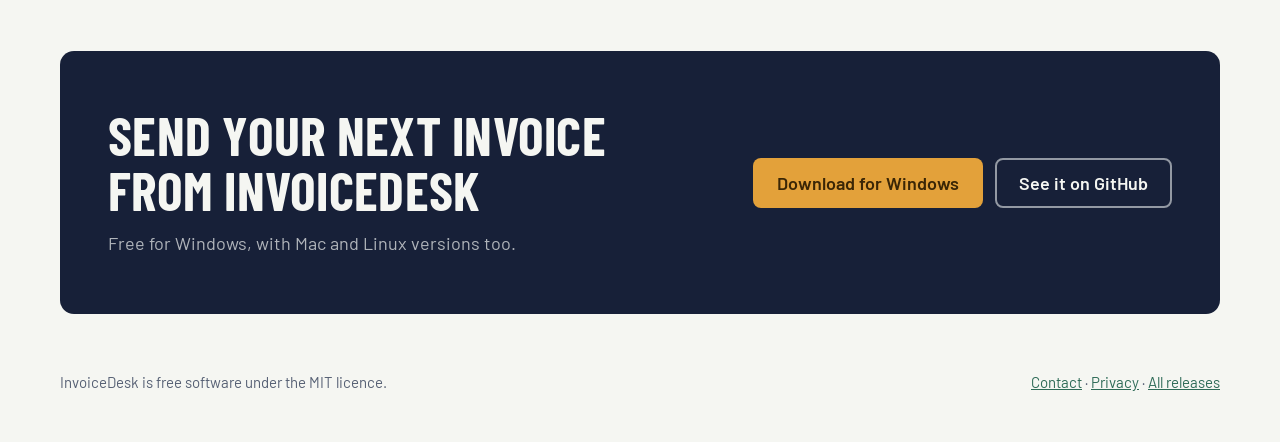
==== commit 07527330: "international video" ====
--- a/index.html
+++ b/index.html
@@ -13,6 +13,7 @@
 <meta name="theme-color" content="#F5F6F2" media="(prefers-color-scheme: light)">
 <meta name="theme-color" content="#0E1424" media="(prefers-color-scheme: dark)">
 <link rel="icon" href="img/logo.png">
+<meta name="msvalidate.01" content="77C5D8499272D6A84A16324C05F488DB">
 <meta property="og:type" content="website">
 <meta property="og:site_name" content="InvoiceDesk">
 <meta property="og:locale" content="en_AU">
@@ -59,7 +60,7 @@
    "name": "InvoiceDesk: free invoice app for sole traders, GST and BAS",
    "description": "Free invoicing app for sole traders in Australia, New Zealand, the UK, Canada and the US. Tax invoices, GST or VAT and your tax return figures, with no monthly fee.",
    "inLanguage": "en-AU",
-   "dateModified": "2026-09-28",
+   "dateModified": "2026-09-30",
    "isPartOf": {
     "@id": "https://tdh1985.github.io/invoicedesk/#website"
    },
@@ -183,14 +184,14 @@
   {
    "@type": "VideoObject",
    "@id": "https://tdh1985.github.io/invoicedesk/#video",
-   "name": "InvoiceDesk in 30 seconds",
-   "description": "What InvoiceDesk does, from a tax invoice to your BAS figures.",
+   "name": "InvoiceDesk in under a minute",
+   "description": "What InvoiceDesk does, from your first invoice to your GST, VAT or sales tax figures, for Australia, New Zealand, the UK, Canada and the US, on Windows, Mac and Linux.",
    "thumbnailUrl": "https://tdh1985.github.io/invoicedesk/img/promo-poster.webp",
    "contentUrl": "https://tdh1985.github.io/invoicedesk/img/promo.mp4",
-   "uploadDate": "2026-09-27T12:00:00+10:00",
-   "duration": "PT31S",
+   "uploadDate": "2026-09-30T12:00:00+10:00",
+   "duration": "PT54S",
    "inLanguage": "en-AU",
-   "transcript": "Still paying every month, just to send invoices? InvoiceDesk is free. Proper tax invoices, with your ABN and GST, done in a minute. Snap your receipts on site with your phone, and sort 'em out back at your desk. And come BAS time, it does the figures for you. G1, 1A and 1B, all worked out. InvoiceDesk. Free, no monthly fee. Grab it today."
+   "transcript": "Meet Invoice Desk. Free invoicing for freelancers and small businesses. Open it up, and you can see who owes you, who's running late, and what's come in this month. An invoice takes about a minute, with the right tax for your country already worked out. Send a quote, and when they say yes, it's an invoice in one click. It's made for Australia, New Zealand, the UK, Canada and the US, and bills clients anywhere in 13 currencies. Come tax time, your GST, VAT or sales tax figures are ready, along with your profit and loss. Use it on Windows, Mac or Linux. It's the same app on each. Your books stay on your own computer, and there's no account to sign up for. Invoice Desk. Free, no monthly fee. Grab it today."
   }
  ]
 }
@@ -389,11 +390,11 @@
 [id] { scroll-margin-top: 96px; }
 #top { scroll-margin-top: 240px; }
 
-/* the ad video */
-.watch { padding-block: 72px; border-top: 1px solid var(--line); display: grid; grid-template-columns: minmax(0, 1fr) minmax(0, 1fr); gap: 56px; align-items: center; }
-.watch-copy { display: grid; gap: 18px; }
-.player { justify-self: center; width: min(340px, 100%); aspect-ratio: 9 / 16; border-radius: 30px; overflow: hidden; background: var(--ink); border: 8px solid var(--ink); box-shadow: 0 40px 80px -30px var(--shade), 0 0 0 1px var(--line); }
-.player video { display: block; width: 100%; height: 100%; object-fit: cover; }
+/* the promo video, full width so the app on screen is readable */
+.watch { padding-block: 72px; border-top: 1px solid var(--line); display: grid; gap: 36px; }
+.watch-copy { display: grid; gap: 18px; max-width: 62ch; }
+.player { width: 100%; aspect-ratio: 16 / 9; border-radius: 18px; overflow: hidden; background: var(--ink); border: 6px solid var(--ink); box-shadow: 0 40px 80px -30px var(--shade), 0 0 0 1px var(--line); }
+.player video { display: block; width: 100%; height: 100%; object-fit: contain; }
 
 /* hover lift */
 .shot, .phones img, .bill, .player { transition: translate .35s cubic-bezier(.2,.7,.2,1), box-shadow .35s ease; }
@@ -560,12 +561,13 @@
 
     <section class="watch" id="watch">
       <div class="watch-copy">
-        <h2>See it in 30 seconds</h2>
-        <p class="lede">What it does, from a tax invoice to your BAS figures.</p>
+        <h2>See it in under a minute</h2>
+        <p class="lede">From your first invoice to your tax figures, in all five countries, on Windows, Mac and Linux.</p>
         <p class="fine">It has a voiceover, and captions are on so you can watch it with the sound off.</p>
       </div>
       <div class="player">
-        <video controls playsinline preload="metadata" poster="img/promo-poster.webp" width="720" height="1280">
+        <!-- nothing downloads until someone scrolls down and presses play -->
+        <video controls playsinline preload="none" loading="lazy" poster="img/promo-poster.webp" width="1920" height="1080">
           <source src="img/promo.mp4" type="video/mp4">
           <track kind="captions" srclang="en-AU" label="English" src="img/promo.vtt" default>
           <a href="img/promo.mp4">Watch the InvoiceDesk video</a>
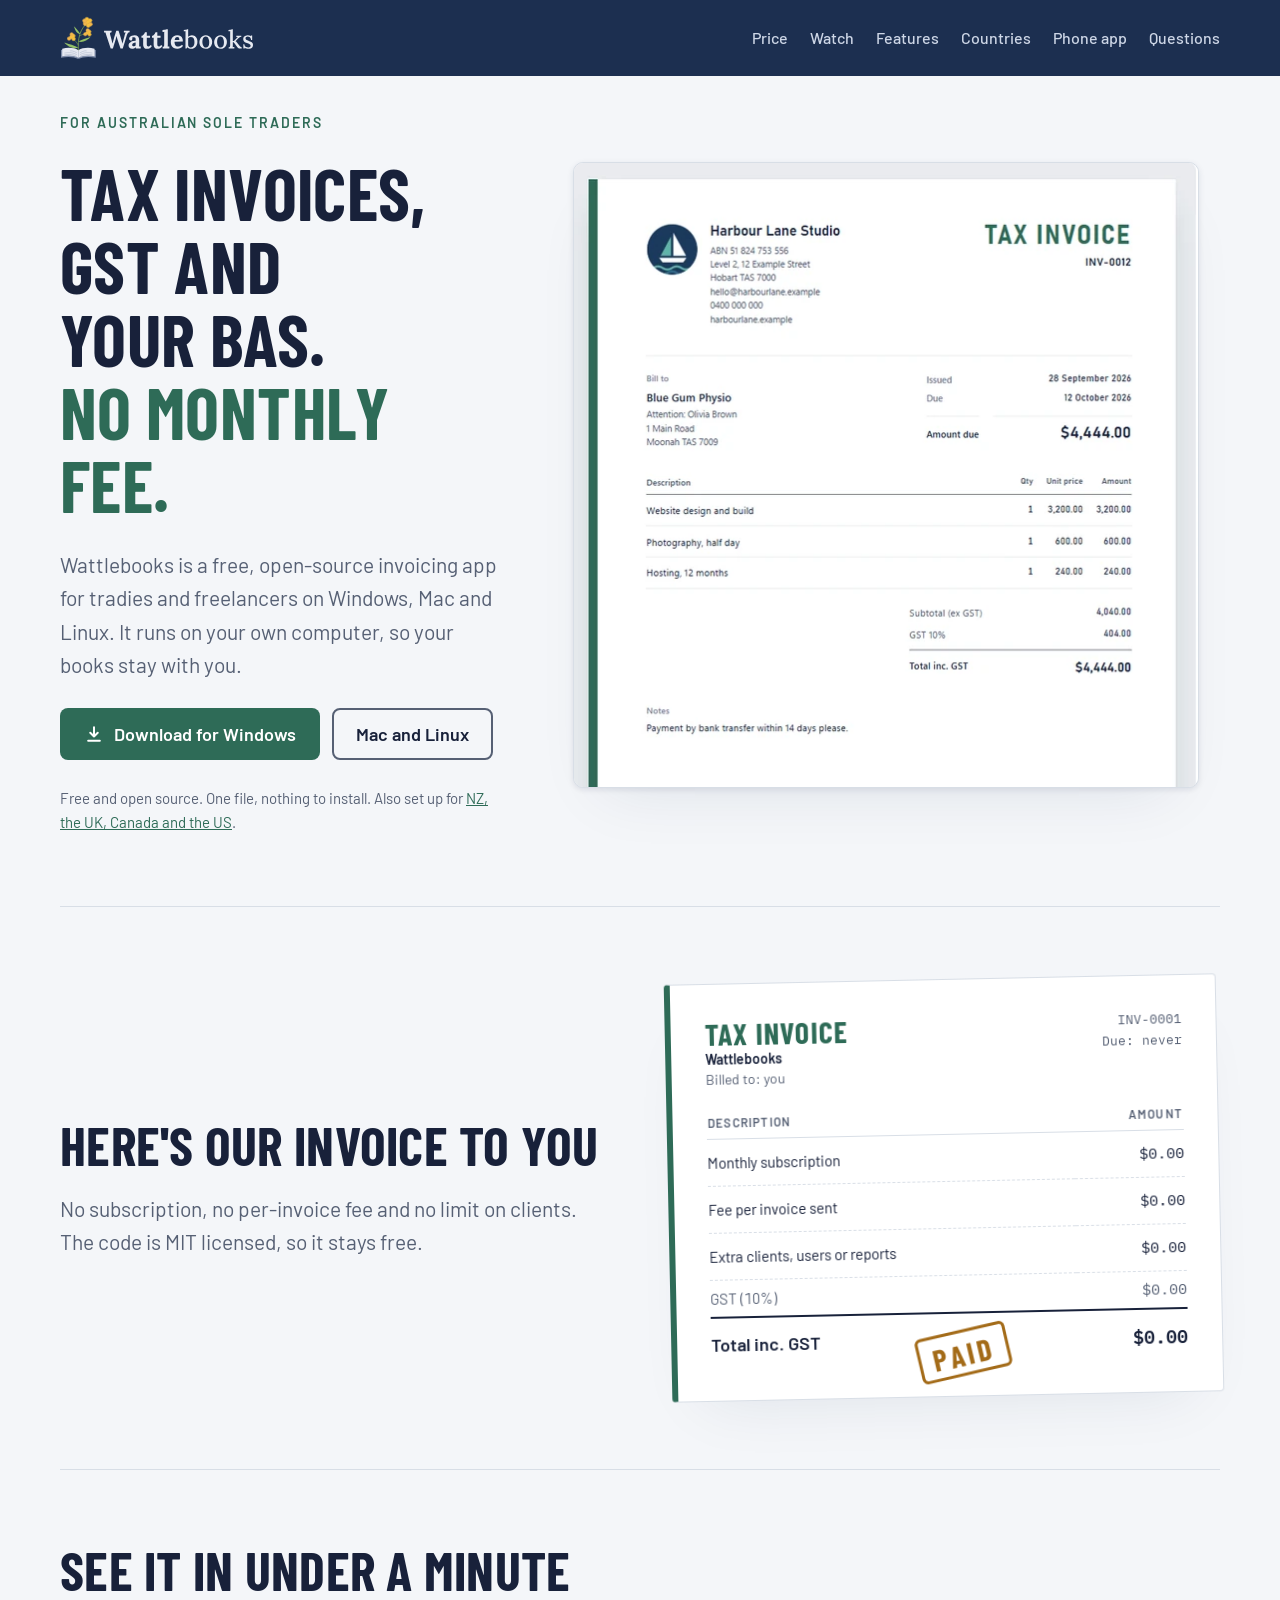
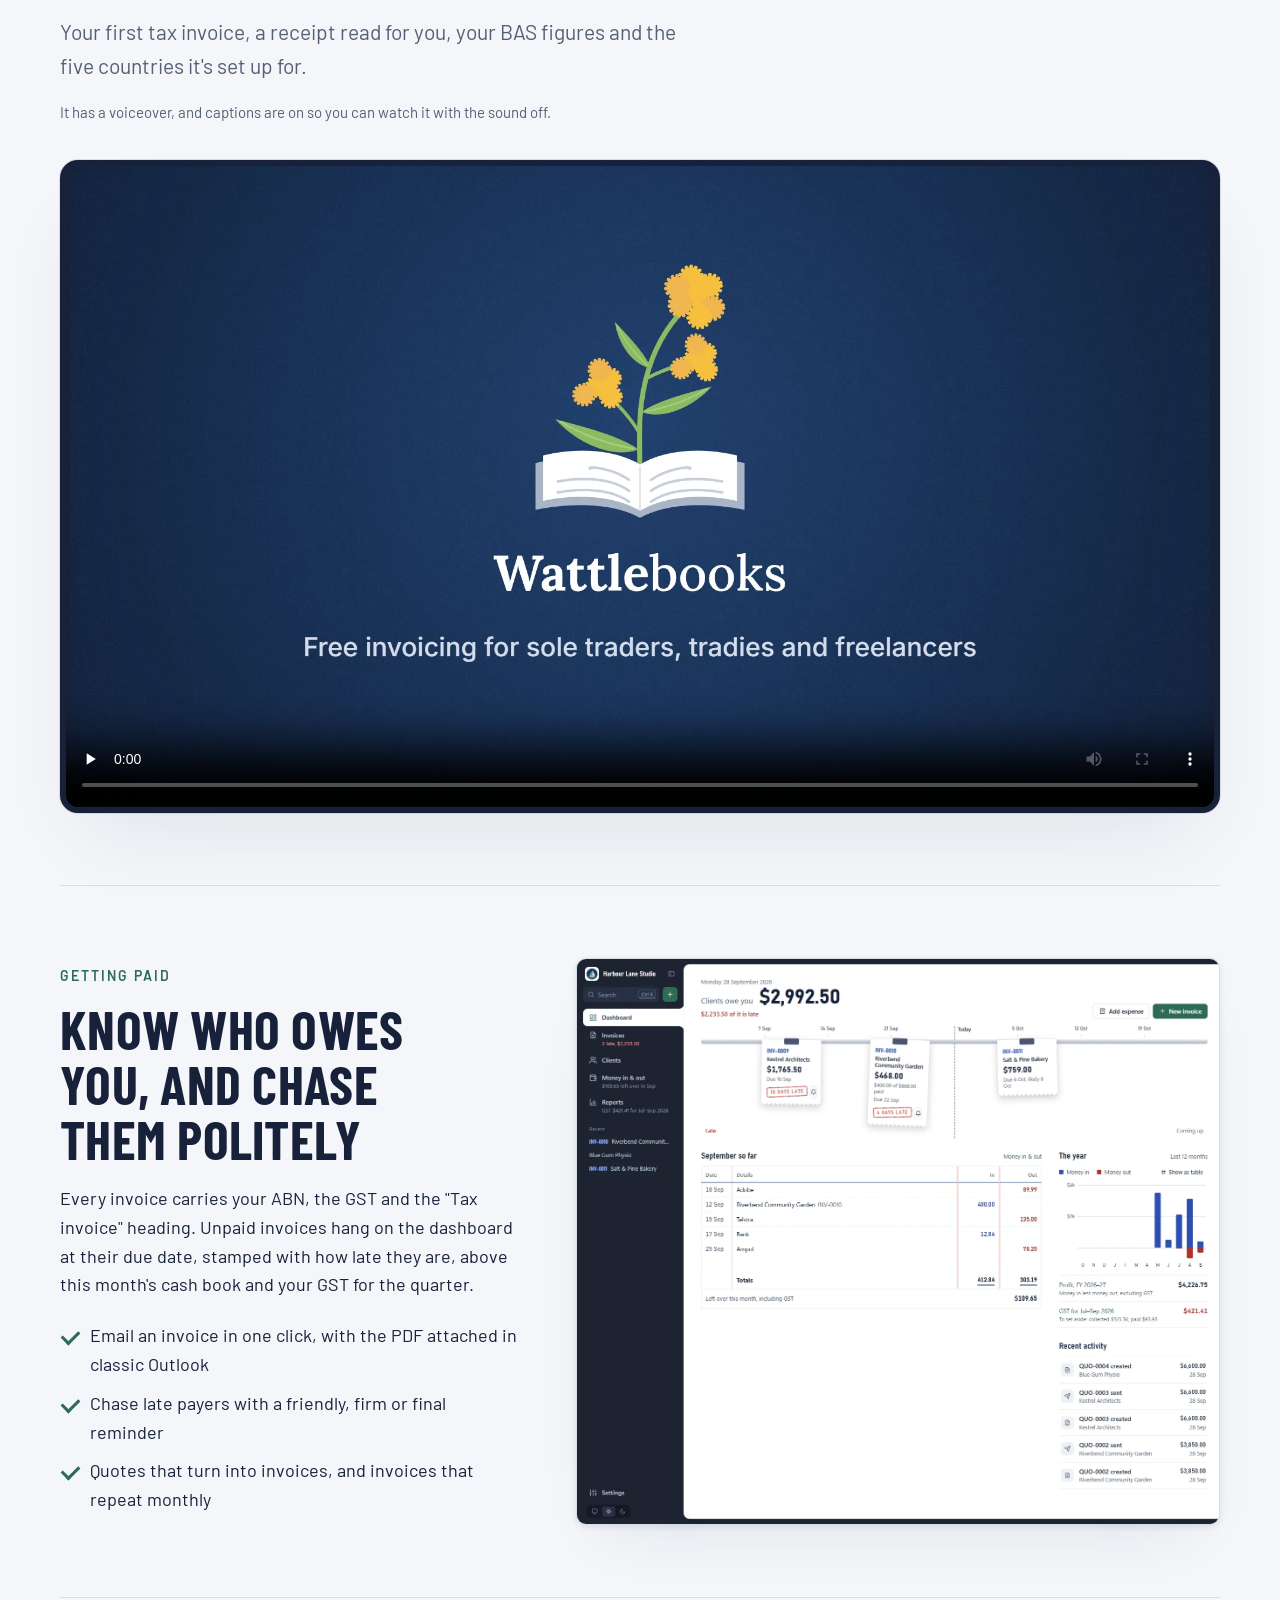
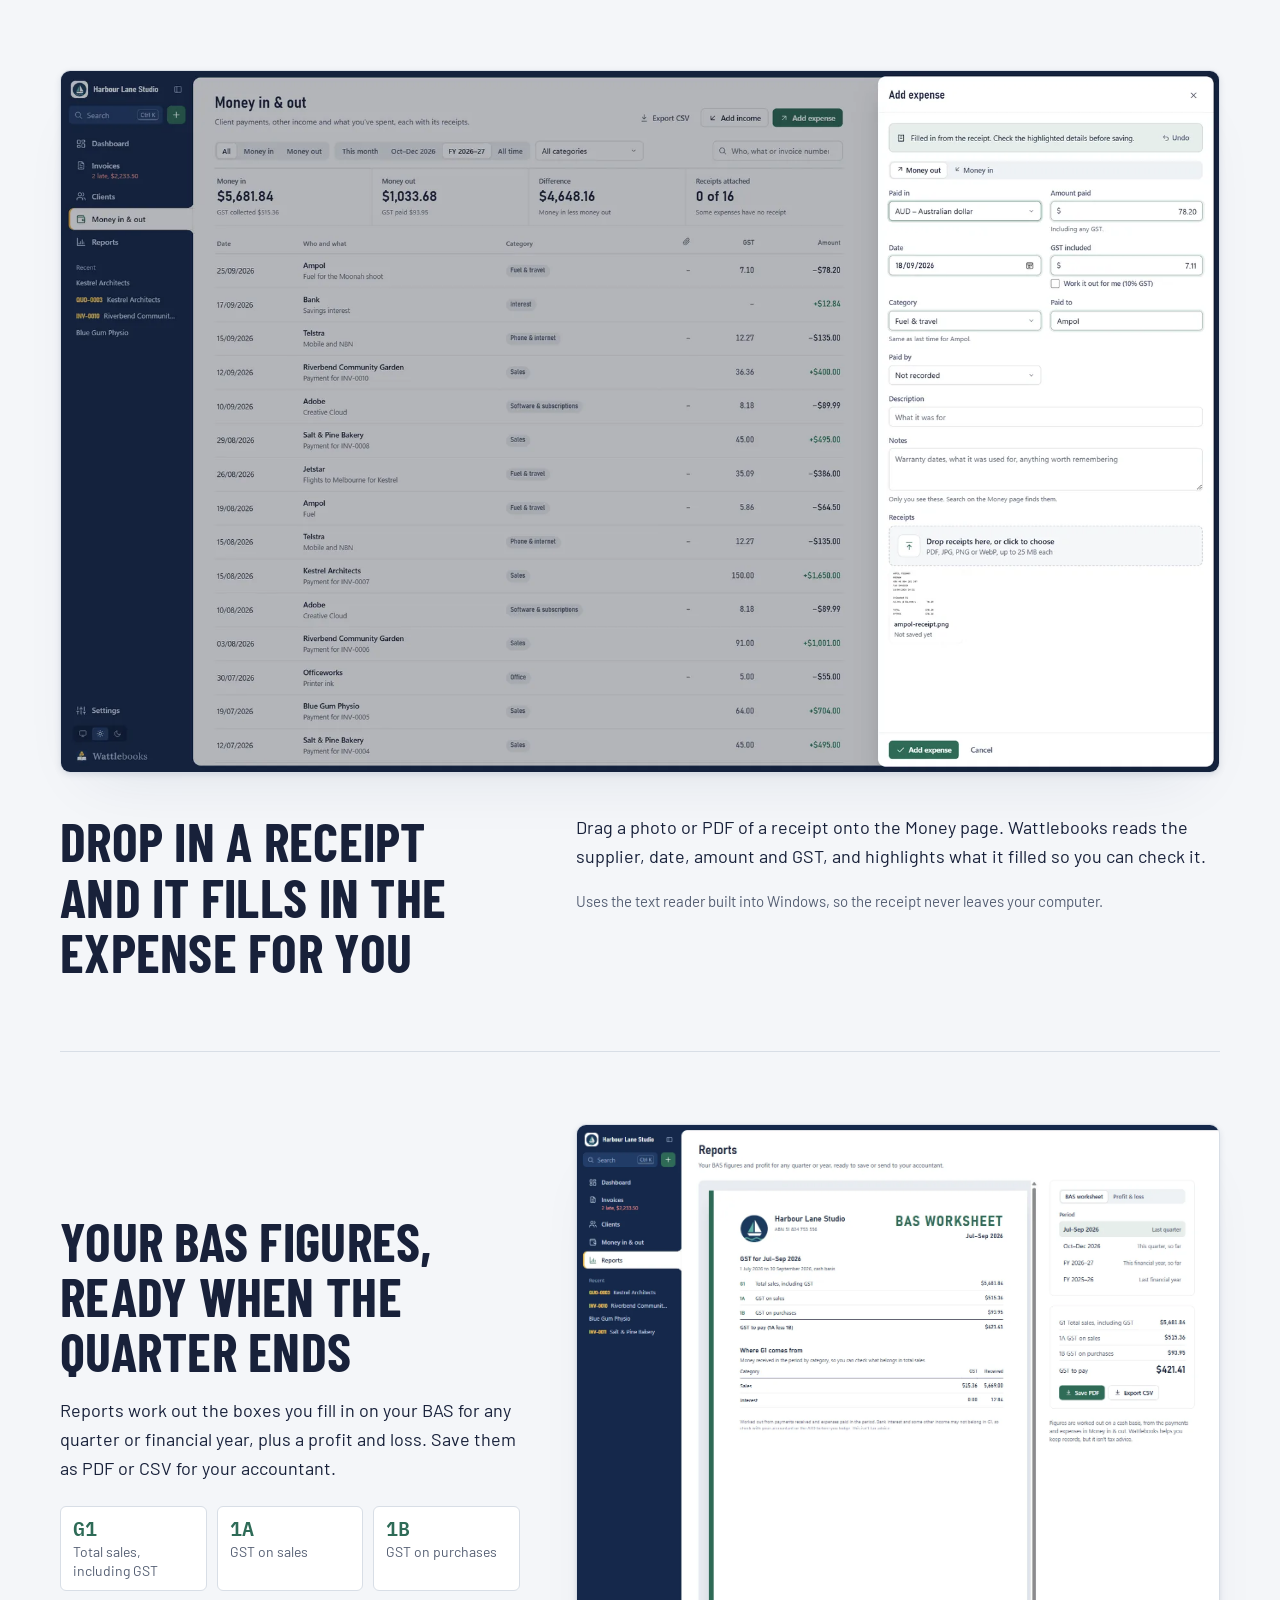
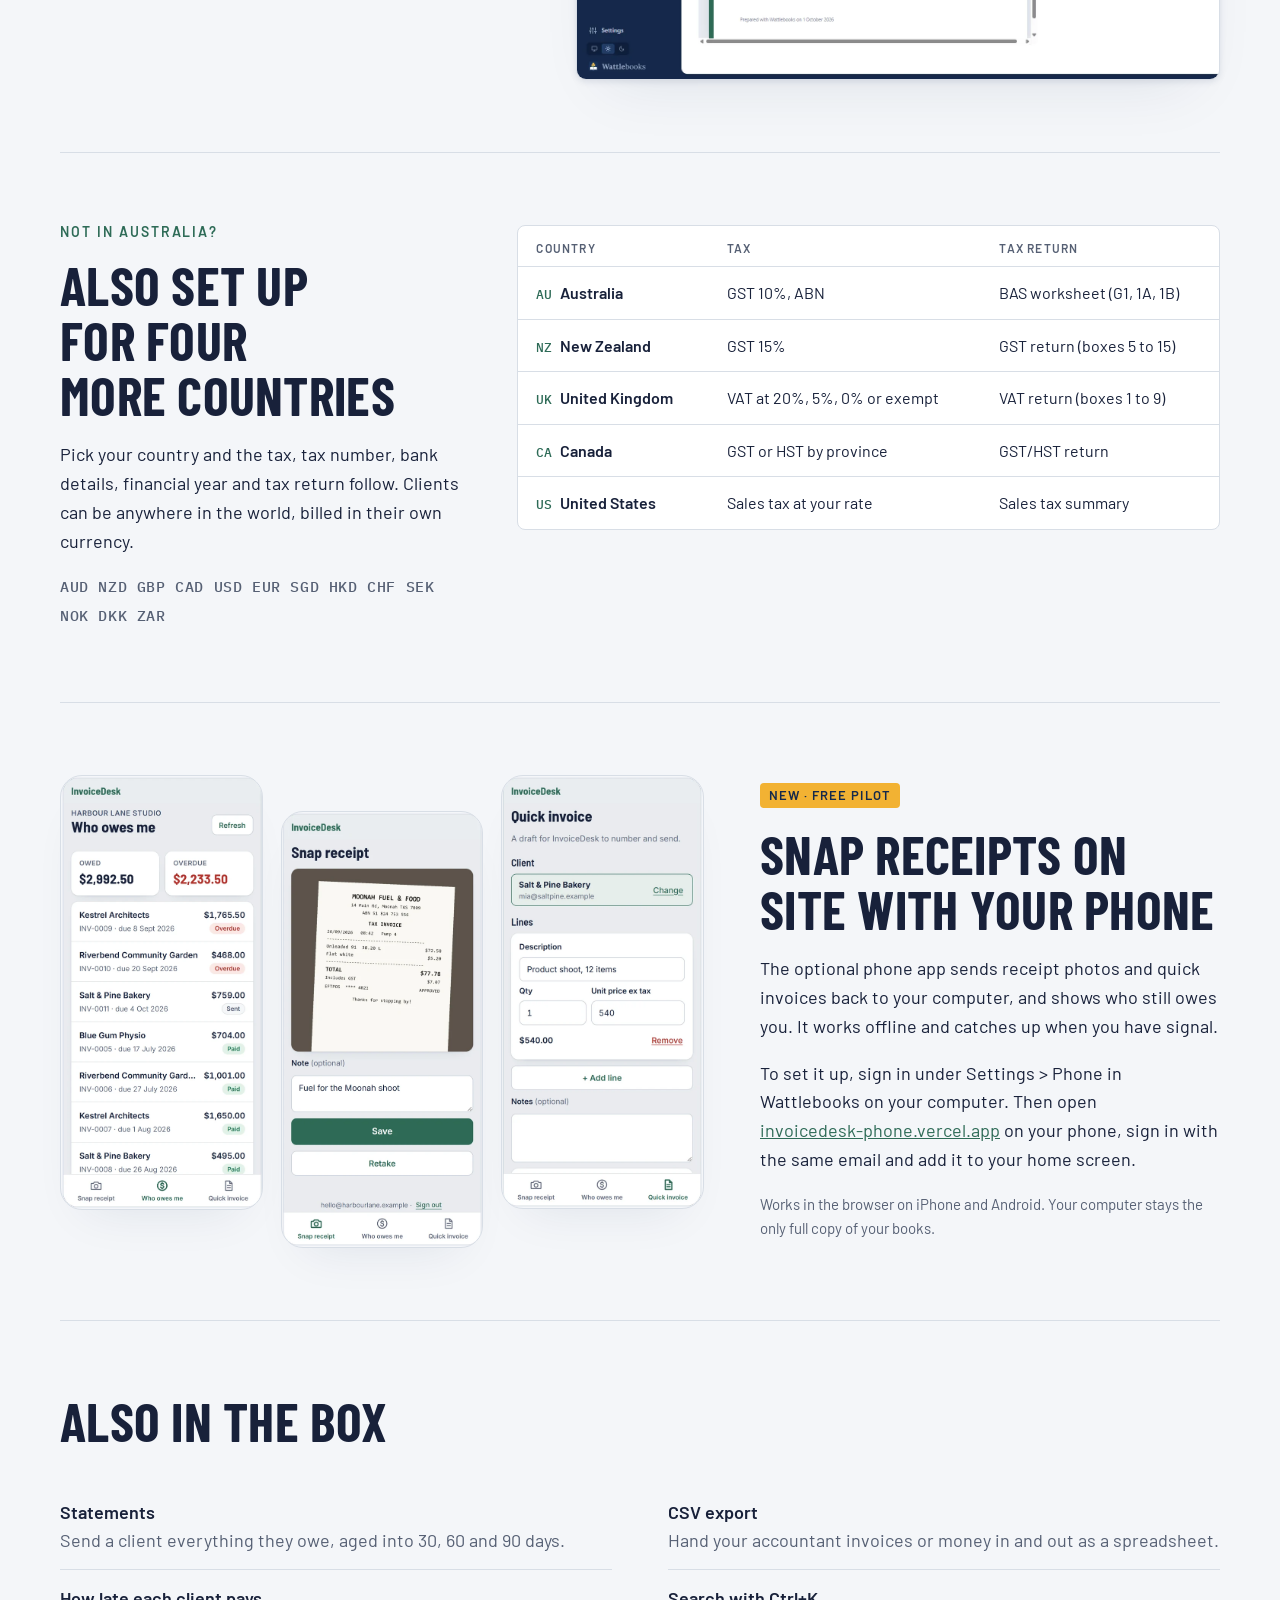
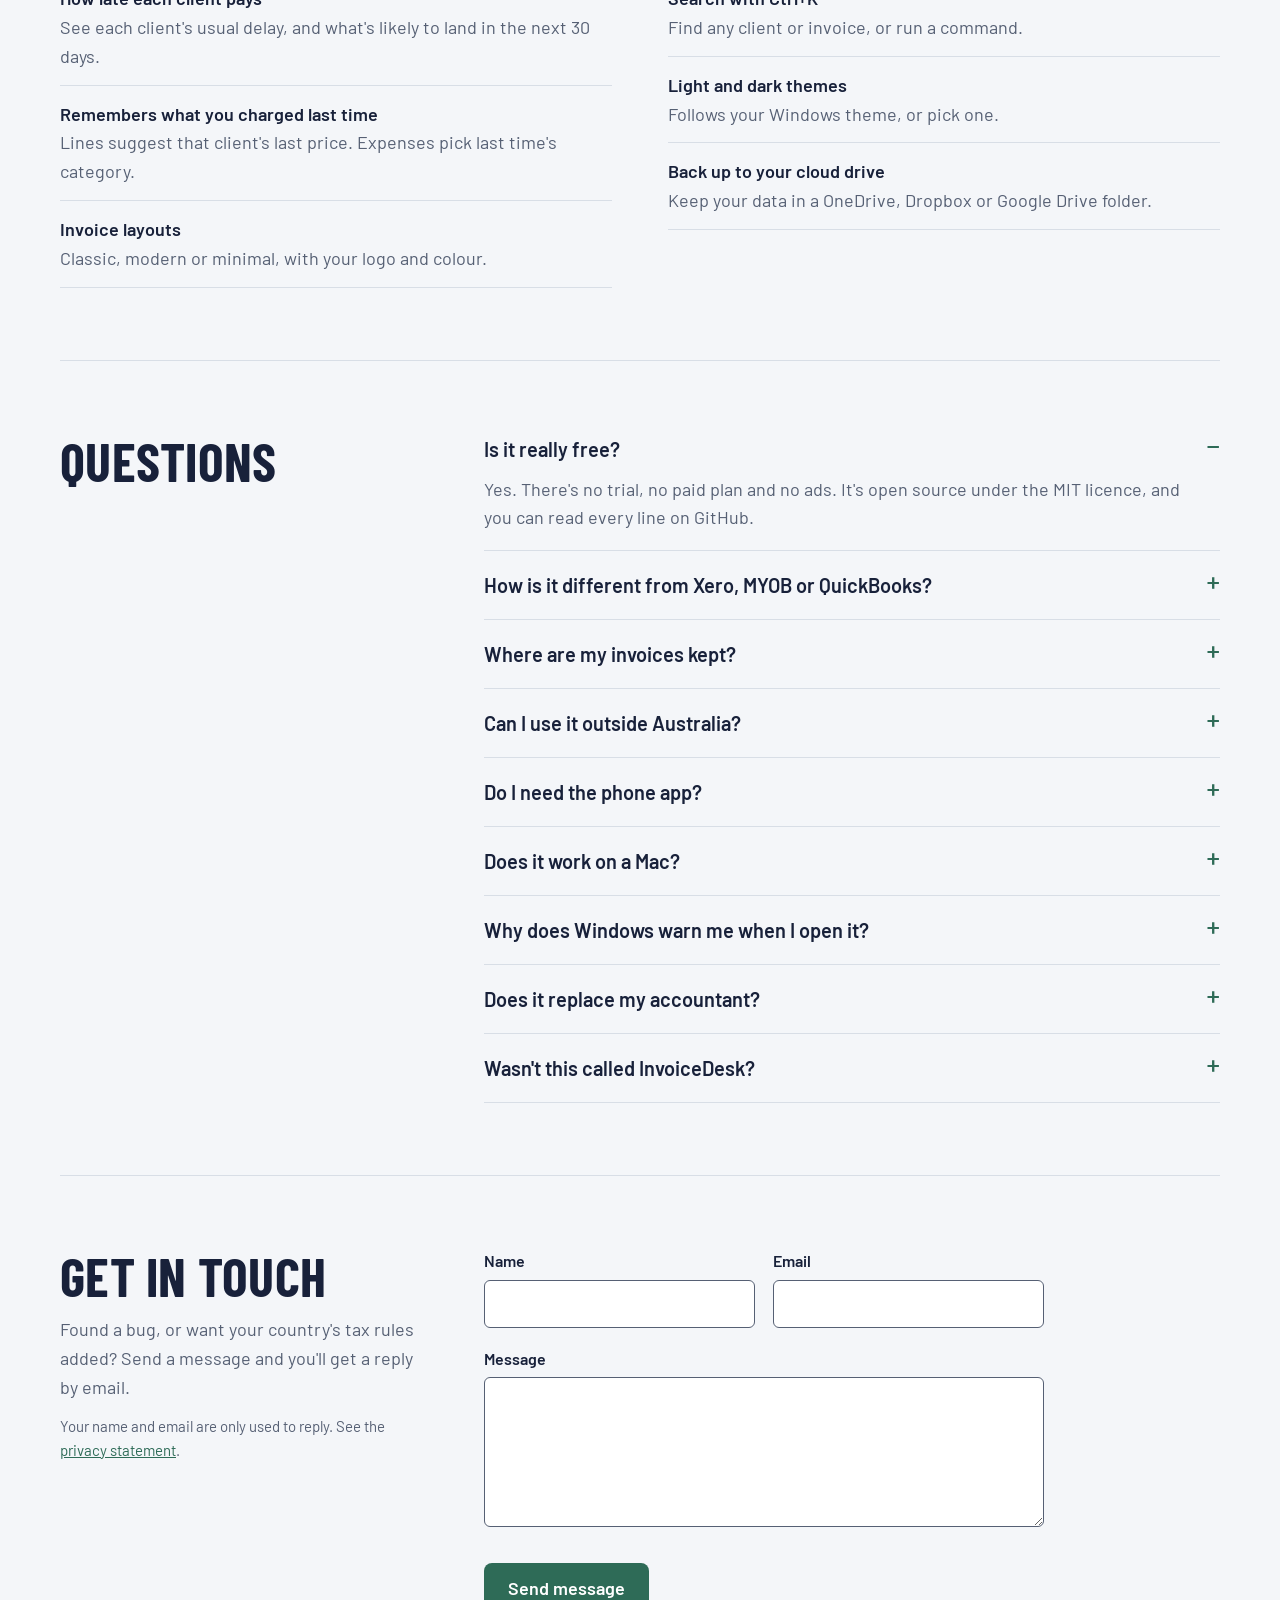
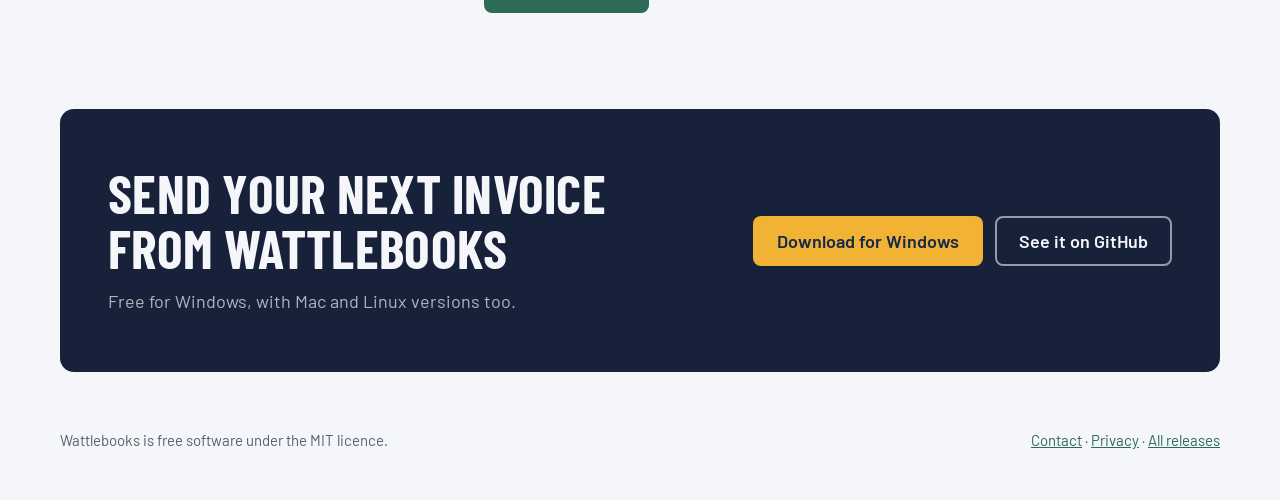
==== commit 41d10319: "wattlebooks rebrand and launch video" ====
--- a/index.html
+++ b/index.html
@@ -3,29 +3,30 @@
 <head>
 <meta charset="utf-8">
 <meta name="viewport" content="width=device-width, initial-scale=1, viewport-fit=cover">
-<title>InvoiceDesk: free invoice app for sole traders, GST and BAS</title>
+<title>Wattlebooks: free invoice app for sole traders, GST and BAS</title>
 <meta name="description" content="Free invoicing app for sole traders in Australia, New Zealand, the UK, Canada and the US. Tax invoices, GST or VAT and your tax return figures, with no monthly fee.">
 <link rel="preconnect" href="https://fonts.googleapis.com">
 <link rel="preconnect" href="https://fonts.gstatic.com" crossorigin>
 <link rel="stylesheet" href="https://fonts.googleapis.com/css2?family=Barlow+Condensed:wght@600;700&family=Barlow:wght@400;500;600&family=IBM+Plex+Mono:wght@400;500;600&display=swap">
 <link rel="canonical" href="https://tdh1985.github.io/invoicedesk/">
 <meta name="robots" content="max-image-preview:large">
-<meta name="theme-color" content="#F5F6F2" media="(prefers-color-scheme: light)">
-<meta name="theme-color" content="#0E1424" media="(prefers-color-scheme: dark)">
-<link rel="icon" href="img/logo.png">
+<meta name="theme-color" content="#15294B" media="(prefers-color-scheme: light)">
+<meta name="theme-color" content="#0A1220" media="(prefers-color-scheme: dark)">
+<link rel="icon" href="img/icon-32.png" sizes="32x32">
+<link rel="icon" href="img/icon.svg" type="image/svg+xml">
 <meta name="msvalidate.01" content="77C5D8499272D6A84A16324C05F488DB">
 <meta property="og:type" content="website">
-<meta property="og:site_name" content="InvoiceDesk">
+<meta property="og:site_name" content="Wattlebooks">
 <meta property="og:locale" content="en_AU">
 <meta property="og:url" content="https://tdh1985.github.io/invoicedesk/">
-<meta property="og:title" content="InvoiceDesk: free invoicing for sole traders">
+<meta property="og:title" content="Wattlebooks: free invoicing for sole traders">
 <meta property="og:description" content="Free invoicing for sole traders. Tax invoices, GST and your BAS, with no monthly fee.">
 <meta property="og:image" content="https://tdh1985.github.io/invoicedesk/img/og.png">
 <meta property="og:image:width" content="1200">
 <meta property="og:image:height" content="630">
-<meta property="og:image:alt" content="InvoiceDesk: tax invoices, GST and your BAS with no monthly fee, beside the invoice editor">
+<meta property="og:image:alt" content="Wattlebooks: tax invoices, GST and your BAS with no monthly fee, beside a tax invoice made in the app">
 <meta name="twitter:card" content="summary_large_image">
-<meta name="twitter:image:alt" content="InvoiceDesk: tax invoices, GST and your BAS with no monthly fee, beside the invoice editor">
+<meta name="twitter:image:alt" content="Wattlebooks: tax invoices, GST and your BAS with no monthly fee, beside a tax invoice made in the app">
 <script type="application/ld+json">
 {
  "@context": "https://schema.org",
@@ -33,7 +34,7 @@
   {
    "@type": "Organization",
    "@id": "https://tdh1985.github.io/invoicedesk/#org",
-   "name": "InvoiceDesk",
+   "name": "Wattlebooks",
    "url": "https://tdh1985.github.io/invoicedesk/",
    "logo": "https://tdh1985.github.io/invoicedesk/img/logo.png",
    "sameAs": [
@@ -44,7 +45,7 @@
    "@type": "WebSite",
    "@id": "https://tdh1985.github.io/invoicedesk/#website",
    "url": "https://tdh1985.github.io/invoicedesk/",
-   "name": "InvoiceDesk",
+   "name": "Wattlebooks",
    "inLanguage": "en-AU",
    "publisher": {
     "@id": "https://tdh1985.github.io/invoicedesk/#org"
@@ -57,10 +58,10 @@
    ],
    "@id": "https://tdh1985.github.io/invoicedesk/#page",
    "url": "https://tdh1985.github.io/invoicedesk/",
-   "name": "InvoiceDesk: free invoice app for sole traders, GST and BAS",
+   "name": "Wattlebooks: free invoice app for sole traders, GST and BAS",
    "description": "Free invoicing app for sole traders in Australia, New Zealand, the UK, Canada and the US. Tax invoices, GST or VAT and your tax return figures, with no monthly fee.",
    "inLanguage": "en-AU",
-   "dateModified": "2026-09-30",
+   "dateModified": "2026-10-01",
    "isPartOf": {
     "@id": "https://tdh1985.github.io/invoicedesk/#website"
    },
@@ -82,7 +83,7 @@
      "name": "How is it different from Xero, MYOB or QuickBooks?",
      "acceptedAnswer": {
       "@type": "Answer",
-      "text": "Those are monthly subscriptions that run online, with extras like bank feeds and payroll. InvoiceDesk is free, keeps your books on your own computer and sticks to invoices, quotes, expenses and your GST. If you need payroll or bank feeds, one of those is the better fit."
+      "text": "Those are monthly subscriptions that run online, with extras like bank feeds and payroll. Wattlebooks is free, keeps your books on your own computer and sticks to invoices, quotes, expenses and your GST. If you need payroll or bank feeds, one of those is the better fit."
      }
     },
     {
@@ -132,19 +133,28 @@
       "@type": "Answer",
       "text": "No. It keeps your records and works out your GST figures, but it isn't tax advice. Check your BAS with your accountant or the ATO if you're unsure."
      }
+    },
+    {
+     "@type": "Question",
+     "name": "Wasn't this called InvoiceDesk?",
+     "acceptedAnswer": {
+      "@type": "Answer",
+      "text": "Yes. InvoiceDesk is now Wattlebooks, with a new look. Your invoices, clients and settings carry over as they are, and the Windows download is still named InvoiceDesk.exe."
+     }
     }
    ]
   },
   {
    "@type": "SoftwareApplication",
    "@id": "https://tdh1985.github.io/invoicedesk/#app",
-   "name": "InvoiceDesk",
+   "name": "Wattlebooks",
    "url": "https://tdh1985.github.io/invoicedesk/",
+   "alternateName": "InvoiceDesk",
    "description": "Free invoicing app for sole traders in Australia, New Zealand, the UK, Canada and the US. Tax invoices, GST or VAT and your tax return figures, with no monthly fee.",
    "applicationCategory": "BusinessApplication",
    "applicationSubCategory": "Invoicing",
    "operatingSystem": "Windows 10, Windows 11, macOS, Linux",
-   "softwareVersion": "1.6.1",
+   "softwareVersion": "1.7.0",
    "downloadUrl": "https://github.com/tdh1985/invoicedesk/releases/latest",
    "releaseNotes": "https://github.com/tdh1985/invoicedesk/releases",
    "license": "https://opensource.org/licenses/MIT",
@@ -184,76 +194,73 @@
   {
    "@type": "VideoObject",
    "@id": "https://tdh1985.github.io/invoicedesk/#video",
-   "name": "InvoiceDesk in under a minute",
-   "description": "What InvoiceDesk does, from your first invoice to your GST, VAT or sales tax figures, for Australia, New Zealand, the UK, Canada and the US, on Windows, Mac and Linux.",
+   "name": "Wattlebooks in under a minute",
+   "description": "What Wattlebooks does: a tax invoice with the GST worked out, receipts read for you on Windows, and your BAS figures and profit and loss at tax time, for Australia, New Zealand, the UK, Canada and the US. Free for Windows, Mac and Linux.",
    "thumbnailUrl": "https://tdh1985.github.io/invoicedesk/img/promo-poster.webp",
    "contentUrl": "https://tdh1985.github.io/invoicedesk/img/promo.mp4",
-   "uploadDate": "2026-09-30T12:00:00+10:00",
-   "duration": "PT54S",
+   "uploadDate": "2026-10-01T12:00:00+10:00",
+   "duration": "PT52S",
    "inLanguage": "en-AU",
-   "transcript": "Meet Invoice Desk. Free invoicing for freelancers and small businesses. Open it up, and you can see who owes you, who's running late, and what's come in this month. An invoice takes about a minute, with the right tax for your country already worked out. Send a quote, and when they say yes, it's an invoice in one click. It's made for Australia, New Zealand, the UK, Canada and the US, and bills clients anywhere in 13 currencies. Come tax time, your GST, VAT or sales tax figures are ready, along with your profit and loss. Use it on Windows, Mac or Linux. It's the same app on each. Your books stay on your own computer, and there's no account to sign up for. Invoice Desk. Free, no monthly fee. Grab it today."
+   "transcript": "Meet Wattlebooks. Free invoicing for sole traders, tradies and freelancers. Send a proper tax invoice in about a minute, with the GST already worked out. Snap a receipt and it reads the amount for you, so your spending's sorted too. Come tax time, your BAS figures and profit and loss are ready to go. It's set up for Australia, New Zealand, the UK, Canada and the US, and bills clients anywhere. No monthly fee, no account, and your books stay on your own computer. Wattlebooks. Free to download, and free to keep."
   }
  ]
 }
 </script>
 <style>
+/* navy chrome and wattle gold so the site looks like the app */
 :root {
-  --paper: #F5F6F2;
+  --paper: #F4F6F9;
   --surface: #FFFFFF;
-  --ink: #172038;
+  --ink: #18213A;
   --muted: #566074;
-  --line: #D8DDD6;
+  --line: #D8DEE6;
+  --navy: #15294B;
+  --navy-ink: #CDD6E6;
   --accent: #2E6B57;
   --accent-ink: #FFFFFF;
   --accent-soft: #E3EEE8;
-  --amber: #E3A13A;
-  --amber-ink: #3A2606;
+  --amber: #F2B233;
+  --amber-ink: #15294B;
   --focus: var(--ink);
   --stamp: #9A5B00;
-  --shade: rgba(23, 32, 56, 0.10);
+  --shade: rgba(21, 41, 75, 0.10);
   --display: "Barlow Condensed", "Arial Narrow", "Roboto Condensed", sans-serif;
   --body: "Barlow", "Segoe UI", system-ui, sans-serif;
   --mono: "IBM Plex Mono", ui-monospace, "Cascadia Mono", Consolas, monospace;
-  --logo-light: block;
-  --logo-dark: none;
 }
 @media (prefers-color-scheme: dark) {
   :root:not([data-theme="light"]) {
     color-scheme: dark;
-    --paper: #0E1424;
-    --surface: #161E33;
+    --paper: #0F1524;
+    --surface: #172033;
     --ink: #E6E9F1;
     --muted: #9AA3B8;
-    --line: #2A3450;
+    --line: #2A3550;
+    --navy: #0A1220;
     --accent: #5FB592;
     --accent-ink: #0B1A14;
     --accent-soft: #17302A;
-    --amber: #F0B64E;
-    --amber-ink: #2A1B03;
+    --amber: #F6C03F;
     --focus: var(--amber);
     --stamp: var(--amber);
     --shade: rgba(0, 0, 0, 0.45);
-    --logo-light: none;
-    --logo-dark: block;
   }
 }
 :root[data-theme="dark"] {
   color-scheme: dark;
-  --paper: #0E1424;
-  --surface: #161E33;
+  --paper: #0F1524;
+  --surface: #172033;
   --ink: #E6E9F1;
   --muted: #9AA3B8;
-  --line: #2A3450;
+  --line: #2A3550;
+  --navy: #0A1220;
   --accent: #5FB592;
   --accent-ink: #0B1A14;
   --accent-soft: #17302A;
-  --amber: #F0B64E;
-  --amber-ink: #2A1B03;
+  --amber: #F6C03F;
   --focus: var(--amber);
   --stamp: var(--amber);
   --shade: rgba(0, 0, 0, 0.45);
-  --logo-light: none;
-  --logo-dark: block;
 }
 
 * { box-sizing: border-box; }
@@ -281,13 +288,14 @@
 .shot { display: block; width: 100%; height: auto; border-radius: 10px; border: 1px solid var(--line); box-shadow: 0 30px 60px -30px var(--shade), 0 2px 6px var(--shade); background: var(--surface); }
 
 /* top bar */
-.top { display: flex; align-items: center; justify-content: space-between; gap: 16px; padding-block: 20px; }
-.top .logo { height: 46px; width: auto; }
-.top .logo.light { display: var(--logo-light); }
-.top .logo.dark { display: var(--logo-dark); }
+.top { display: flex; align-items: center; justify-content: space-between; gap: 16px; padding-block: 16px; }
+.top > a { display: block; border-radius: 6px; }
+.top .logo { display: block; height: 44px; width: auto; }
 .top nav { display: flex; gap: 22px; font-weight: 500; font-size: 16px; }
-.top nav a { color: var(--ink); text-decoration: none; }
-.top nav a:hover { color: var(--accent); }
+.top nav a { color: var(--navy-ink); text-decoration: none; }
+.top nav a:hover { color: var(--amber); }
+/* the ink focus ring would vanish on the navy bar */
+.top a:focus-visible { outline-color: var(--amber); }
 
 /* buttons */
 .btn { display: inline-flex; align-items: center; gap: 10px; padding: 14px 22px; border-radius: 8px; font: 600 18px/1 var(--body); text-decoration: none; border: 2px solid transparent; }
@@ -385,7 +393,7 @@
 .currencies { font: 500 15px/1.9 var(--mono); color: var(--muted); letter-spacing: 0.04em; }
 
 /* sticky frosted header */
-.top-bar { position: sticky; top: env(safe-area-inset-top, 0px); z-index: 20; margin-inline: -20px; padding-inline: 20px; background: color-mix(in oklab, var(--paper) 82%, transparent); backdrop-filter: blur(14px) saturate(1.4); -webkit-backdrop-filter: blur(14px) saturate(1.4); border-bottom: 1px solid transparent; }
+.top-bar { position: sticky; top: env(safe-area-inset-top, 0px); z-index: 20; margin-inline: -20px; padding-inline: 20px; background: color-mix(in oklab, var(--navy) 97%, transparent); backdrop-filter: blur(14px) saturate(1.4); -webkit-backdrop-filter: blur(14px) saturate(1.4); }
 
 [id] { scroll-margin-top: 96px; }
 #top { scroll-margin-top: 240px; }
@@ -409,7 +417,7 @@
 /* scroll-driven effects, decorative so no fallback */
 @media (prefers-reduced-motion: no-preference) {
   @supports (animation-timeline: scroll()) {
-    @keyframes settle-bar { to { border-bottom-color: var(--line); box-shadow: 0 8px 24px -18px var(--shade); } }
+    @keyframes settle-bar { to { box-shadow: 0 10px 26px -16px var(--shade); } }
     .top-bar { animation: settle-bar linear both; animation-timeline: scroll(root); animation-range: 0 120px; }
   }
   @supports ((animation-timeline: view()) and (animation-range: entry)) {
@@ -496,9 +504,8 @@
 
 <a class="skip" href="#top">Skip to content</a>
 <div class="top-bar"><div class="wrap"><header class="top">
-    <a href="#top" aria-label="InvoiceDesk home">
-      <img class="logo light" src="img/logo.png" alt="InvoiceDesk" width="480" height="315">
-      <img class="logo dark" src="img/logo-dark.png" alt="InvoiceDesk" width="480" height="315">
+    <a href="#top" aria-label="Wattlebooks home">
+      <img class="logo" src="img/logo-wide-dark.svg" alt="Wattlebooks" width="194" height="44">
     </a>
     <nav aria-label="Page sections">
       <a href="#price">Price</a>
@@ -516,8 +523,8 @@
       <div class="hero-copy">
         <span class="eyebrow">For Australian sole traders</span>
         <h1>Tax invoices, GST and your BAS. <span class="dim">No monthly fee.</span></h1>
-        <p class="lede">InvoiceDesk is a free, open-source invoicing app for tradies and freelancers on Windows, Mac and Linux. It runs on your own computer, so your books stay with you.</p>
-        <p class="phone-note">InvoiceDesk runs on your computer. Open this page on it to download.</p>
+        <p class="lede">Wattlebooks is a free, open-source invoicing app for tradies and freelancers on Windows, Mac and Linux. It runs on your own computer, so your books stay with you.</p>
+        <p class="phone-note">Wattlebooks runs on your computer. Open this page on it to download.</p>
         <div class="actions">
           <a class="btn primary" href="https://github.com/tdh1985/invoicedesk/releases/latest/download/InvoiceDesk.exe">
             <svg viewBox="0 0 24 24" fill="none" stroke="currentColor" stroke-width="2.4" stroke-linecap="round" stroke-linejoin="round" aria-hidden="true"><path d="M12 4v11m0 0l-4.5-4.5M12 15l4.5-4.5M5 20h14"/></svg>
@@ -528,7 +535,7 @@
         <p class="fine">Free and open source. One file, nothing to install. Also set up for <a href="#countries">NZ, the UK, Canada and the US</a>.</p>
       </div>
       <div class="hero-visual">
-        <img class="shot" src="img/invoice-preview.webp" width="626" height="626" fetchpriority="high" alt="A tax invoice made in InvoiceDesk for Blue Gum Physio, with the ABN, three lines of work, GST of $404.00 and a total of $4,444.00">
+        <img class="shot" src="img/invoice-preview.webp" width="626" height="626" fetchpriority="high" alt="A tax invoice made in Wattlebooks for Blue Gum Physio, with the ABN, three lines of work, GST of $404.00 and a total of $4,444.00">
       </div>
     </section>
 
@@ -537,11 +544,11 @@
         <h2>Here's our invoice to you</h2>
         <p class="lede">No subscription, no per-invoice fee and no limit on clients. The code is MIT licensed, so it stays free.</p>
       </div>
-      <div class="bill" role="img" aria-label="A tax invoice from InvoiceDesk: subscription $0.00, per-invoice fees $0.00, GST $0.00, total including GST $0.00, marked paid">
+      <div class="bill" role="img" aria-label="A tax invoice from Wattlebooks: subscription $0.00, per-invoice fees $0.00, GST $0.00, total including GST $0.00, marked paid">
         <div class="bill-head">
           <div>
             <h3>Tax invoice</h3>
-            <p class="bill-from"><strong>InvoiceDesk</strong><br>Billed to: you</p>
+            <p class="bill-from"><strong>Wattlebooks</strong><br>Billed to: you</p>
           </div>
           <div class="bill-meta">INV-0001<br>Due: never</div>
         </div>
@@ -562,7 +569,7 @@
     <section class="watch" id="watch">
       <div class="watch-copy">
         <h2>See it in under a minute</h2>
-        <p class="lede">From your first invoice to your tax figures, in all five countries, on Windows, Mac and Linux.</p>
+        <p class="lede">Your first tax invoice, a receipt read for you, your BAS figures and the five countries it's set up for.</p>
         <p class="fine">It has a voiceover, and captions are on so you can watch it with the sound off.</p>
       </div>
       <div class="player">
@@ -570,7 +577,7 @@
         <video controls playsinline preload="none" loading="lazy" poster="img/promo-poster.webp" width="1920" height="1080">
           <source src="img/promo.mp4" type="video/mp4">
           <track kind="captions" srclang="en-AU" label="English" src="img/promo.vtt" default>
-          <a href="img/promo.mp4">Watch the InvoiceDesk video</a>
+          <a href="img/promo.mp4">Watch the video</a>
         </video>
       </div>
     </section>
@@ -592,7 +599,7 @@
     <section class="feature wide">
       <div class="feature-copy">
         <h2>Drop in a receipt and it fills in the expense for you</h2>
-        <p>Drag a photo or PDF of a receipt onto the Money page. InvoiceDesk reads the supplier, date, amount and GST, and highlights what it filled so you can check it.</p>
+        <p>Drag a photo or PDF of a receipt onto the Money page. Wattlebooks reads the supplier, date, amount and GST, and highlights what it filled so you can check it.</p>
         <p class="fine">Uses the text reader built into Windows, so the receipt never leaves your computer.</p>
       </div>
       <img class="shot" src="img/receipt-scan.webp" loading="lazy" width="1800" height="1090" alt="An Ampol fuel receipt dropped onto a new expense, with the amount, GST, date and supplier filled in">
@@ -637,7 +644,7 @@
         <span class="tag">New · free pilot</span>
         <h2>Snap receipts on site with your phone</h2>
         <p>The optional phone app sends receipt photos and quick invoices back to your computer, and shows who still owes you. It works offline and catches up when you have signal.</p>
-        <p>To set it up, sign in under Settings &gt; Phone in InvoiceDesk on your computer. Then open <a class="nowrap" href="https://invoicedesk-phone.vercel.app">invoicedesk-phone.vercel.app</a> on your phone, sign in with the same email and add it to your home screen.</p>
+        <p>To set it up, sign in under Settings &gt; Phone in Wattlebooks on your computer. Then open <a class="nowrap" href="https://invoicedesk-phone.vercel.app">invoicedesk-phone.vercel.app</a> on your phone, sign in with the same email and add it to your home screen.</p>
         <p class="fine">Works in the browser on iPhone and Android. Your computer stays the only full copy of your books.</p>
       </div>
       <div class="phones" tabindex="0" role="region" aria-label="Phone app screens">
@@ -670,7 +677,7 @@
         </details>
         <details>
           <summary>How is it different from Xero, MYOB or QuickBooks?</summary>
-          <p>Those are monthly subscriptions that run online, with extras like bank feeds and payroll. InvoiceDesk is free, keeps your books on your own computer and sticks to invoices, quotes, expenses and your GST. If you need payroll or bank feeds, one of those is the better fit.</p>
+          <p>Those are monthly subscriptions that run online, with extras like bank feeds and payroll. Wattlebooks is free, keeps your books on your own computer and sticks to invoices, quotes, expenses and your GST. If you need payroll or bank feeds, one of those is the better fit.</p>
         </details>
         <details>
           <summary>Where are my invoices kept?</summary>
@@ -696,6 +703,10 @@
           <summary>Does it replace my accountant?</summary>
           <p>No. It keeps your records and works out your GST figures, but it isn't tax advice. Check your BAS with your accountant or the ATO if you're unsure.</p>
         </details>
+        <details>
+          <summary>Wasn't this called InvoiceDesk?</summary>
+          <p>Yes. InvoiceDesk is now Wattlebooks, with a new look. Your invoices, clients and settings carry over as they are, and the Windows download is still named InvoiceDesk.exe.</p>
+        </details>
       </div>
     </section>
 
@@ -730,7 +741,7 @@
 
     <section class="closer">
       <div>
-        <h2>Send your next invoice from InvoiceDesk</h2>
+        <h2>Send your next invoice from Wattlebooks</h2>
         <p>Free for Windows, with Mac and Linux versions too.</p>
       </div>
       <div class="actions">
@@ -741,7 +752,7 @@
   </main>
 
   <footer>
-    <span>InvoiceDesk is free software under the MIT licence.</span>
+    <span>Wattlebooks is free software under the MIT licence.</span>
     <span><a href="#contact">Contact</a> · <a href="privacy.html">Privacy</a> · <a href="https://github.com/tdh1985/invoicedesk/releases">All releases</a></span>
   </footer>
 </div>
